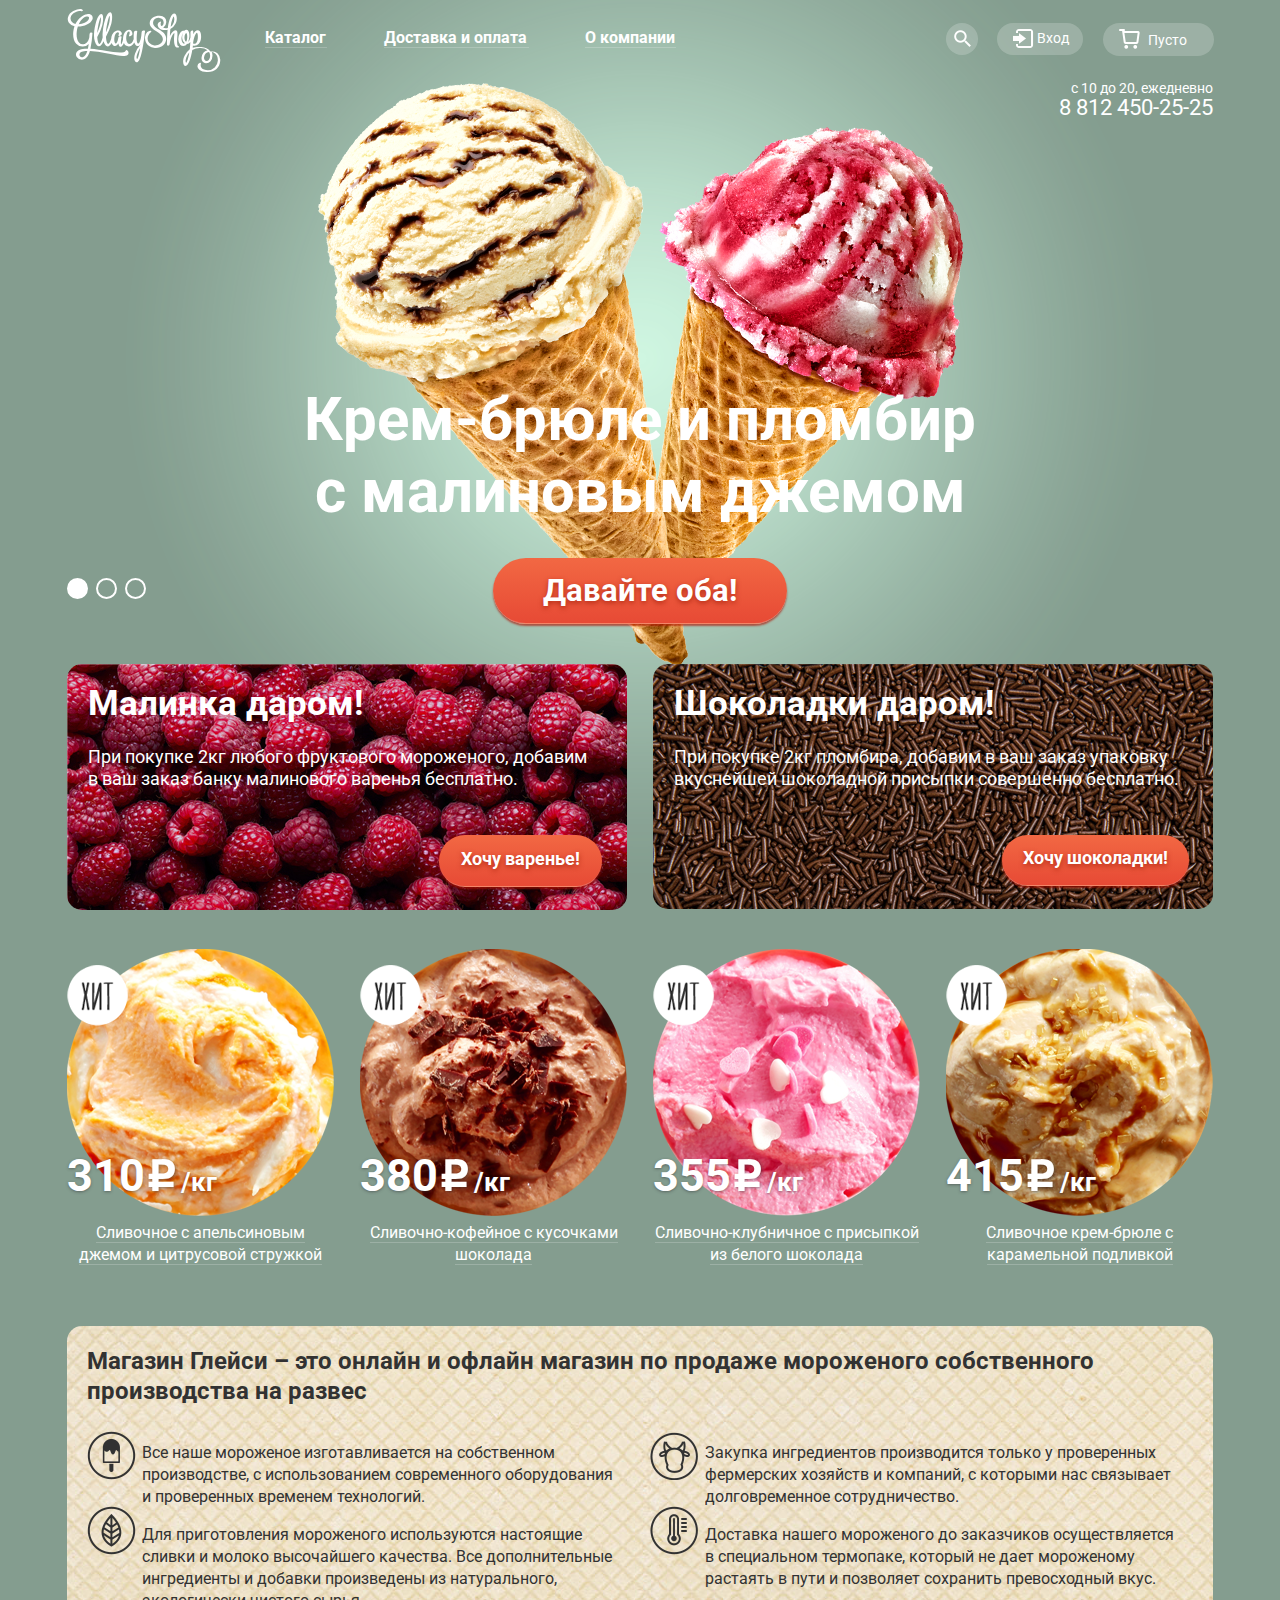
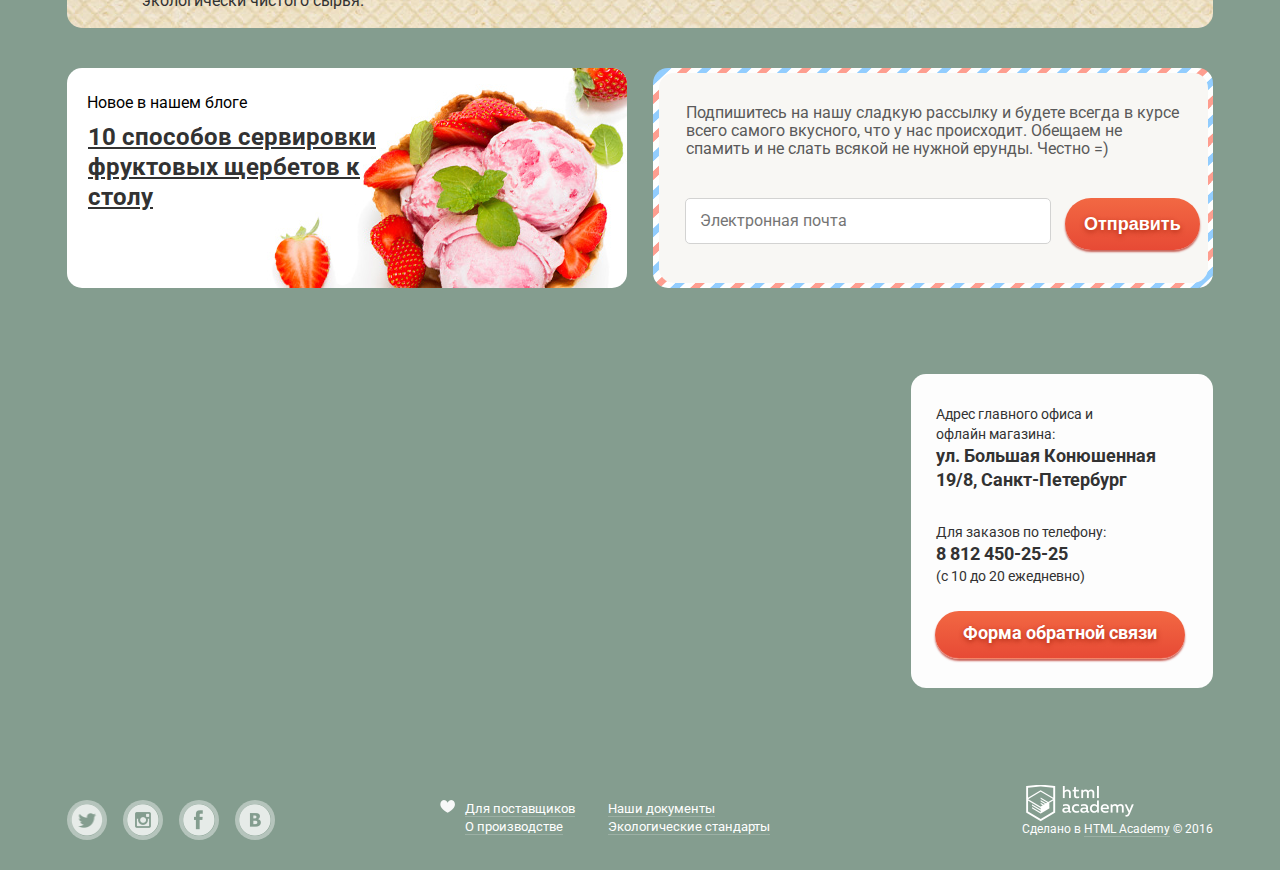
==== index.html @ 3d5907eb "исправил по замечаниям" ====
<!DOCTYPE html>
<html lang="ru">
<head>
	<meta charset="utf-8">
	<link href="https://fonts.googleapis.com/css?family=Roboto:400,500,700&amp;subset=cyrillic" rel="stylesheet">
	<link rel="stylesheet" href="css/normalize.css">
	<link rel="stylesheet" href="css/style.css">
	<title>Gllacy Shop</title>
</head>
<body>
	<input type="radio" id="btn-1" name="toggle" checked>
	<input type="radio" id="btn-2" name="toggle">
	<input type="radio" id="btn-3" name="toggle">
	<div class="site-wrapper">
		<header class="main-header">
			<div class="container clearfix">
				<img class="logo" src="img/img-logo.svg" width="154" height="63" alt="Логотип">
				<nav class="main-menu">
					<ul class="top-menu">
						<li>
							<a href="#" class="menu-item menu-catalog">Каталог</a>
							<ul class="sub-menu">
								<li>
									<a href="#">Новинки</a>
								</li>
								<li>
									<a href="catalog.html">Сливочное</a>
								</li>
								<li>
									<a href="#">Щербеты</a>
								</li>
								<li>
									<a href="#">Фруктовый лед</a>
								</li>
								<li>
									<a href="#">Мелорин</a>
								</li>
							</ul>
						</li>
						<li>
							<a href="#" class="menu-item menu-delivery">Доставка и оплата</a>
						</li>
						<li>
							<a href="#" class="menu-item menu-about-us">О компании</a>
						</li>
					</ul>
				</nav>
				<div class="userbar clearfix">
					<div class="search">
						<a class="search-button" href="#"></a>
						<form class="form" action="#" method="get">
							<input type="text" name="search" placeholder="Что ищем?">
						</form>
					</div>
					<div class="user-block">
						<a class="login" href="#">Вход</a>
						<form class="form" action="#" method="post">
							<input type="email" name="e-mail" placeholder="Электронная почта">
							<input type="password" name="password" placeholder="Пароль">
							<button class="btn enter-btn" type="submit" value="Enter">Войти</button>
							<div class="user-block-option">
								<a href="#">Забыли пароль?</a>
								<a href="#">Новая регистрация</a>
							</div>
						</form>
					</div>
					<div class="basket">
						<a class="basket-button" href="#">Пусто</a>
					</div>
					<div class="worktime">
						<div class="time">c 10 до 20, ежедневно</div>
						<div class="phone">8 812 450-25-25</div>
					</div>
				</div>
			</div>
		</header>
		<main class="content">
			<div class="container clearfix">
				<div class="slider">
					<div class="slide" id="slide1">
						<div class="slide-title">Крем-брюле и пломбир с малиновым джемом</div>
						<a class="btn slide-btn" href="#">Давайте оба!</a>
					</div>
					<div class="slide" id="slide2">
						<div class="slide-title">Шоколадный пломбир и лимонный сорбет</div>
						<a class="btn slide-btn" href="#">Давайте оба!</a>
					</div>
					<div class="slide" id="slide3">
						<div class="slide-title">Пломбир с помадкой и клубничный щербет</div>
						<a class="btn slide-btn" href="#">Давайте оба!</a>
					</div>
					<div class="slider-controls">
						<label for="btn-1"></label>
						<label for="btn-2"></label>
						<label for="btn-3"></label>
					</div>
				</div>
			</div>
			<div class="container clearfix">
				<div class="promo clearfix">
					<div class="raspberries">
						<h2>Малинка даром!</h2>
						<p>При покупке 2кг любого фруктового мороженого, добавим в ваш заказ банку малинового варенья бесплатно.</p>
						<a class="btn rasp-btn" href="#">Хочу варенье!</a>
					</div>
					<div class="chocolate">
						<h2>Шоколадки даром!</h2>
						<p>При покупке 2кг пломбира, добавим в ваш заказ упаковку вкуснейшей шоколадной присыпки совершенно бесплатно.</p>
						<a class="btn choco-btn" href="#">Хочу шоколадки!</a>
					</div>
				</div>
				<div class="goods">
					<article class="item">
						<p class="hit"></p>
						<img src="img/img-item-1-hit.png" width="267" height="267" alt="Апельсиновое">
						<span class="price">310<span class="ruble">Р</span><span class="weight">/кг</span></span>
						<a href="#">Сливочное с апельсиновым джемом и цитрусовой стружкой</a>
						<a class="btn btn-quick-view" href="#">Быстрый просмотр</a>
					</article><!--
					--><article class="item">
							<p class="hit"></p>
							<img src="img/img-item-2-hit.png" width="267" height="267" alt="Кофейное">
							<span class="price">380<span class="ruble">Р</span><span class="weight">/кг</span></span>
							<a href="#">Сливочно-кофейное с кусочками шоколада</a>
							<a class="btn btn-quick-view" href="#">Быстрый просмотр</a>
					</article><!--
					--><article class="item">
							<p class="hit"></p>
							<img src="img/img-item-3-hit.png" width="267" height="267" alt="Клубничное">
							<span class="price">355<span class="ruble">Р</span><span class="weight">/кг</span></span>
							<a href="#">Сливочно-клубничное с присыпкой из белого шоколада</a>
							<a class="btn btn-quick-view" href="#">Быстрый просмотр</a>
					</article><!--
					--><article class="item">
							<p class="hit"></p>
							<img src="img/img-item-4-hit.png" width="267" height="267" alt="Крем-брюле">
							<span class="price">415<span class="ruble">Р</span><span class="weight">/кг</span></span>
							<a href="#">Сливочное крем-брюле с карамельной подливкой</a>
							<a class="btn btn-quick-view" href="#">Быстрый просмотр</a>
					</article>
				</div>
				<div class="shop">
					<h2>Магазин Глейси – это онлайн и офлайн магазин по продаже мороженого собственного производства на развес</h2>
					<div class="technology">
						<p class="icecream">Все наше мороженое изготавливается на собственном производстве, с использованием современного оборудования<br> и проверенных временем технологий.</p>
						<p class="leaf">Для приготовления мороженого используются настоящие<br> сливки и молоко высочайшего качества. Все дополнительные ингредиенты и добавки произведены из натурального, экологически чистого сырья.</p>
					</div>
					<div class="technology">
						<p class="cow">Закупка ингредиентов производится только у проверенных<br>фермерских хозяйств и компаний, с которыми нас связывает<br>долговременное сотрудничество.</p>
						<p class="termometr">Доставка нашего мороженого до заказчиков осуществляется<br> в специальном термопаке, который не дает мороженому<br> растаять в пути и позволяет сохранить превосходный вкус.</p>
					</div>
				</div>
				<div class="blog">
					<p>Новое в нашем блоге</p>
					<a href="#">10 способов сервировки<br>фруктовых щербетов к<br>столу</a>
				</div>
				<div class="subscribe">
					<div class="subscribe-wrapper">
						<p>Подпишитесь на нашу сладкую рассылку и будете всегда в курсе всего самого вкусного, что у нас происходит. Обещаем не спамить и не слать всякой не нужной ерунды. Честно =) </p>
						<form class="form" action="#" method="get">
							<input class="e-mail" type="email" name="e-mail" placeholder="Электронная почта">
							<button class="btn send-btn" type="submit" value="send">Отправить</button>
						</form>
					</div>
				</div>
			</div>
			<iframe src="https://www.google.com/maps/embed?pb=!1m18!1m12!1m3!1d1998.601371703419!2d30.327299731498776!3d59.938756561471614!2m3!1f0!2f0!3f0!3m2!1i1024!2i768!4f13.1!3m3!1m2!1s0x4696310fca5ba729%3A0xea9c53d4493c879f!2z0JHQvtC70YzRiNCw0Y8g0JrQvtC90Y7RiNC10L3QvdCw0Y8g0YPQuy4sIDE5LCDQodCw0L3QutGCLdCf0LXRgtC10YDQsdGD0YDQsywgMTkxMTg2!5e0!3m2!1sru!2sru!4v1479418932978" width="100%" height="430" frameborder="0" style="border:0" allowfullscreen></iframe>
			<div class="container">
				<div class="feedback">
					<p>Адрес главного офиса и<br> офлайн магазина:<br>
					<b>ул. Большая Конюшенная 19/8, Санкт-Петербург</b></p>
					<p>Для заказов по телефону:<br>
					<b>8 812 450-25-25<br></b>
					(с 10 до 20 ежедневно)</p>
					<a href="#" class="btn feedback-btn">Форма обратной связи</a>
				</div>
			</div>
		</main>
		<footer class="main-footer">
			<div class="container clearfix">
				<section class="footer-social">
					<a class="social-btn social-btn-tw" href="#">Твиттер</a>
					<a class="social-btn social-btn-inst" href="#">Инстаграмм</a>
					<a class="social-btn social-btn-fb" href="#">Фейсбук</a>
					<a class="social-btn social-btn-vk" href="#">Вконтакте</a>
				</section>
				<section class="footer-info">
					<div class="regulations">
						<a href="#" class="heart">Для поставщиков</a>
						<a href="#">О производстве</a>
					</div>
					<div class="about-production">
						<a href="#">Наши документы</a> 
						<a href="#">Экологические стандарты</a>
					</div>
				</section>
				<section class="footer-copyright">
						<span>Сделано в <a href="https://htmlacademy.ru">HTML Academy</a> &copy; 2016</span>
				</section>
			</div>
		</footer>
		<form class="feedback-form" action="#" method="post">
				<h2><b>Мы обязательно вам ответим!</b></h2>
				<input type="text" name="name" placeholder="Как вас зовут?">
				<input type="email" name="e-mail" placeholder="Ваша почта для ответа?">
				<textarea name="message" cols="35" rows="8" placeholder="Напишите что-нибудь..."></textarea>
				<button class="btn send-feedback-btn" type="submit" value="send">Отправить</button>
				<button class="feedback-form-close" type="button" title="Закрыть">Закрыть</button>
		</form>
		<div class="overlay"></div>
	</div>
</body>
</html>
---- css/style.css ----
body {
	min-width: 1200px;
	margin: 0;
	padding: 0;
	font-size: 16px;
	color: #ffffff;
	line-height: 22px;
	font-family: "Roboto", "Arial", sans-serif;
	background-color: #849d8f;
}

body a {
	color: #ffffff;
	text-decoration: none;
	border-bottom: 1px solid rgba(255, 255, 255, 0.2);
}

body > input[type="radio"] {
	display: none;
}

h1, h2 {
	font-size: 35px;
	line-height: 41px;
	font-weight: bold;
}

input,
textarea {
	padding: 0;
	border-width: 1px;
	border-style: solid;
	border-color: #d3d3d2;
	border-image: none;
	font-family: "Roboto", "Arial", sans-serif;
}

:focus {
	outline-width: 0;
}

.btn {
	display: inline-block;
	vertical-align: top;
	color: #ffffff;
	text-decoration: none;
	text-shadow: 0 2px 5px rgba(160, 32, 11, 0.76);
	background: #f26843;
	background:    -moz-linear-gradient(top, #f26843 0%, #e74a35 100%);
	background: -webkit-linear-gradient(top, #f26843 0%, #e74a35 100%);
	background:         linear-gradient(to bottom, #f26843 0%, #e74a35 100%);
	border-radius: 100px;
	box-shadow: 0 2px 2px rgba(172, 16, 0, 0.64);
}

.btn:hover {
	background:    -moz-linear-gradient(top, #f58669 0%, #ec6f5e 100%);
	background: -webkit-linear-gradient(top, #f58669 0%, #ec6f5e 100%);
	background:         linear-gradient(to bottom, #f58669 0%, #ec6f5e 100%);
	box-shadow: 0 2px 2px rgba(172, 16, 0, 1);
}

.btn:active {
	background:    -moz-linear-gradient(top, #d84732 0%, #e1613e 100%);
	background: -webkit-linear-gradient(top, #d84732 0%, #e1613e 100%);
	background:         linear-gradient(to bottom, #d84732 0%, #e1613e 100%);
	box-shadow: inset 0 2px 2px rgba(172, 16, 0, 1);
}

.clearfix::after {
	content: "";
	display: table;
	clear: both;
}

.site-wrapper {
	background: #849d8f url("../img/img-mainphoto-1.png") no-repeat top center;
	transition: background-image 0.5s ease, background-color 0.5s ease;
}

.site-wrapper:before,
.site-wrapper:after {
	content: "";
	visibility: hidden;
}

.site-wrapper:before {
	background-image: url("slide-2.png");
}

.site-wrapper:after {
	background-image: url("slide-3.png");
}

.slider {
	position: relative;
	padding-top: 270px;
	text-align: center;
	color: #ffffff;
	font-size: 18px;
	line-height: 1.2;
}

.slide {
	display: none;
}

.slide-title {
	width: 700px;
	padding-top: 40px;
	margin: 0 auto;
	margin-bottom: 30px;
	font-weight: bold;
	font-size: 60px;
}

.slide-btn {
	padding: 12px 50px;
	font-weight: bold;
	font-size: 31px;
	line-height: 41px;
}

.slider-controls label {
	display: inline-block;
	width: 17px;
	height: 17px;
	margin-right: 8px;
	vertical-align: top;
	background-color: transparent;
	border: 2px solid #ffffff;
	border-radius: 50%;
	cursor: pointer;
}

.slider-controls {
	position: absolute;
	bottom: 25px;
	left: 0;
	z-index: 20;
	font-size: 0;
}

#btn-1:checked ~ .site-wrapper #slide1,
#btn-2:checked ~ .site-wrapper #slide2,
#btn-3:checked ~ .site-wrapper #slide3 {
	display: block;
}

#btn-1:checked ~ .site-wrapper {
	background-color: #849d8f;
	background-image: url("../img/img-mainphoto-1.png");
}

#btn-2:checked ~ .site-wrapper {
	background-color: #8996a6;
	background-image: url("../img/img-mainphoto-2.png");
}

#btn-3:checked ~ .site-wrapper {
	background-color: #9d8b84;
	background-image: url("../img/img-mainphoto-3.png");
}

#btn-1:checked ~ .site-wrapper label[for="btn-1"],
#btn-2:checked ~ .site-wrapper label[for="btn-2"],
#btn-3:checked ~ .site-wrapper label[for="btn-3"] {
	background-color: #ffffff;
}

.container {
	position: relative;
	width: 1146px;
	margin: 0 auto;
	padding: 0 27px;
}

.logo {
	float: left;
	width: 154px;
	padding-top: 9px;
}

.main-menu {
	float: left;
	width: 582px;
	font-weight: bold;
}

.main-menu ul {
	margin-top: 23px;
	margin-left: 30px;
	padding: 0;
	list-style: none;
}

.main-menu li {
	display: inline-block;
	position: relative;
}

.top-menu > li {
	padding-bottom: 5px;
}

.main-menu .menu-item {
	font-size: 16px;
	line-height: 18px;
	display: inline-block;
	margin-right: 27px;
	white-space: nowrap;
	vertical-align: top;
	position: relative;
}

.main-menu a {
	display: block;
	color: #ffffff;
	padding: 6px 13px 6px 14px;
	border-bottom: none;
}

.menu-item:hover {
	border-radius: 20px;
	background: #f8f7f4;
	color: #333333;
	text-decoration: none;
}

.menu-catalog::after {
	content: "";
	position: absolute;
	width: 70%;
	height: 1px;
	background: rgba(255, 255, 255, 0.2);
	bottom: 5px;
	left: 14px;
	right: 13px;
}

.menu-delivery::after {
	content: "";
	position: absolute;
	width: 85%;
	height: 1px;
	background: rgba(255, 255, 255, 0.2);
	bottom: 5px;
	left: 14px;
	right: 13px;
}

.menu-about-us::after {
	content: "";
	position: absolute;
	width: 78%;
	height: 1px;
	background: rgba(255, 255, 255, 0.2);
	bottom: 5px;
	left: 14px;
	right: 13px;
}

.main-menu .sub-menu {
	position: absolute;
	overflow: hidden;
	left: -20px;
	top: 35px;
	z-index: 10;
	margin: 0;
	padding: 0;
	list-style: none;
	background: #f8f7f4;
	border-radius: 5px;
	display: none;
}

.main-menu li:hover .sub-menu {
	display: block;
}

.sub-menu li {
	display: block;
	text-decoration: none;
	font-size: 14px;
	line-height: 16px;
	font-weight: normal;
}

.main-menu .sub-menu a {
	color: #333333;
	display: block;
	width: 109px;
	font-size: 14px;
	line-height: 16px;
	padding-top: 12px;
	padding-bottom: 14px;
	padding-left: 21px;
}

.sub-menu li:first-child {
	border-bottom: 1px solid #d1d0ce;
	font-weight: bold;
}

.sub-menu a:hover {
	background: #fbded7;
}

.sub-menu a:active {
	background: #f6b5a5;
}

.userbar {
	float: right;
	width: 267px;
	position: relative;
}

.userbar a {
	border-bottom: none;
}

.search {
	float: left;
	position: relative;
	width: 32px;
	margin-top: 23px;
	margin-right: 19px;
}

.search:hover .form {
	display: block;
}

.search-button {
	display: block;
	width: 32px;
	height: 32px;
	background-color: rgba(255, 255, 255, 0.2);
	border-radius: 50%;
	background-image: url("../img/sprite.png");
	background-position: -12px -614px;
	text-decoration: none;
}

.search-button:hover {
	background-color: #f8f7f4;
	background-image: url("../img/sprite.png");
	background-position: -12px -651px;
}

.search .form {
	background: #f8f7f4;
	position: absolute;
	width: 341px;
	right: 0;
	border-radius: 5px;
	z-index: 25;
	display: none;
}

[placeholder="Что ищем?"] {
	font-size: 14px;
	width: 279px;
	line-height: 24px;
	padding: 10px 15px 12px 15px;
	margin: 20px 15px;
	border-radius: 5px;
}

.user-block {
	float: left;
	width: 60px;
	margin-top: 23px;
}

.login {
	position: relative;
	display: inline-block;
	vertical-align: middle;
	width: 32px;
	font-size: 14px;
	line-height: 16px;
	padding: 7px 14px 9px 40px;
	background-color: rgba(255, 255, 255, 0.2);
	border-radius: 20px;
}

.login::before {
	content: "";
	position: absolute;
	top: 6px;
	left: 16px;
	width: 21px;
	height: 20px;
	background: transparent url("../img/sprite.png");
	background-position: -20px -485px;
}

.login:hover {
	background-color: #f8f7f4;
	color: #323232;
}

.login:hover::before {
	background: url("../img/sprite.png");
	background-position: -20px -524px;
}

.user-block .form {
	background: #f8f7f4;
	position: absolute;
	width: 278px;
	right: 131px;
	border-radius: 5px;
	z-index: 25;
	display: none;
	padding: 20px 17px 20px 19px;
}

.enter-btn {
	float: left;
	width: 100px;
	font-size: 18px;
    line-height: 24px;
    font-weight: bold;
    border: 0;
    margin-right: 15px;
    padding: 16px 25px 12px 25px;
}

.user-block input {
	margin-bottom: 20px;
}

[placeholder="Электронная почта"],
[placeholder="Пароль"] {
	font-size: 14px;
	width: 241px;
	line-height: 24px;
	padding: 10px 15px 12px 15px;
	border-radius: 5px;
}

.user-block-option a {
	display: block;
	float: right;
	color: #323232;
	font-size: 13px;
	line-height: 24px;
	width: 143px;
	text-decoration: underline;
}

.user-block:hover .form {
	display: block;
}

.basket {
	float: right;
	width: 67px;
	margin-top: 23px;
	margin-left: 10px;
	margin-right: 43px;
}

.basket-button {
	position: relative;
	display: inline-block;
	vertical-align: middle;
	width: 32px;
	font-size: 14px;
	line-height: 16px;
	padding: 9px 34px 8px 45px;
	background-color: rgba(255, 255, 255, 0.2);
	border-radius: 20px;
}

.basket-button::before {
	content: "";
	position: absolute;
	top: 6px;
	left: 16px;
	width: 21px;
	height: 20px;
	background: transparent url("../img/sprite.png");
	background-position: -20px -228px;
}

.basket-button:hover::before {
	background: url("../img/sprite.png");
	background-position: -20px -268px;
}

.basket-button:hover {
	background-color: #f8f7f4;
	color: #323232;
}

.full-basket {
	position: relative;
	display: inline-block;
	vertical-align: middle;
	width: 57px;
	font-size: 14px;
	line-height: 16px;
	padding: 8px 16px 8px 44px;
	color: #323232;
	background-color: rgba(255, 255, 255, 1);
	border-radius: 20px;
}

.full-basket::before {
	content: "";
	position: absolute;
	top: 6px;
	left: 16px;
	width: 21px;
	height: 20px;
	background: transparent url("../img/sprite.png");
	background-position: -20px -360px;
}

.full-basket-table {
	display: none;
}

.worktime {
	position: absolute;
	top: 51px;
	right: 0;
	width: 165px;
	font-size: 14px;
	margin-top: 29px;
	text-align: right;
}

.time {
	line-height: 16px;
}

.phone {
	font-size: 22px;
	line-height: 24px;
}

.breadcrumbs li {
	display: inline-block;
	vertical-align: top;
	margin-bottom: 10px;
	margin-right: 20px;
}

.breadcrumbs {
	font-size: 14px;
	line-height: 16px;
	list-style: none;
	padding: 0;
}

.filters {
	margin-bottom: 34px;
}

.content h1 {
	margin-bottom: 26px;
}

.sorting {
	display: inline-block;
	vertical-align: top;
	width: 195px;
	margin-right: 14px;
}

.price-filter {
	display: inline-block;
	vertical-align: top;
	width: 220px;
}

.fatness {
	display: inline-block;
	vertical-align: top;
}

.toping {
	display: inline-block;
	vertical-align: top;
	width: 700px;
}

.raspberries {
	float: left;
	width: 560px;
	margin-top: 40px;
	margin-bottom: 39px;
	background: #D03641 url("../img/bg-raspberry.jpg") no-repeat;
	border-radius: 15px;
}
.raspberries h2 {
	margin: 0;
	padding-top: 19px;
	padding-left: 21px;
}

.raspberries p {
	font-size: 18px;
	margin: 0;
	padding-top: 22px;
	padding-left: 21px;
	padding-right: 30px;
}

.rasp-btn {
	font-size: 18px;
	line-height: 24px;
	font-weight: bold;
	margin-top: 45px;
	margin-bottom: 23px;
	margin-left: 372px;
	padding: 12px 22px 15px 22px;
}

.chocolate {
	float: right ;
	width: 560px;
	margin-top: 40px;
	margin-bottom: 39px;
	background: #B95B32 url("../img/bg-chocolate.jpg") no-repeat;
	border-radius: 15px;
}

.chocolate h2 {
	margin: 0;
	padding-top: 19px;
	padding-left: 21px;
}

.chocolate p {
	font-size: 18px;
	margin: 0;
	padding-top: 22px;
	padding-left: 21px;
}

.choco-btn {
	font-size: 18px;
	line-height: 24px;
	font-weight: bold;
	margin-top: 45px;
	margin-bottom: 23px;
	margin-left: 349px;
	padding: 11px 21px 15px 21px;
}

.goods .item {
	display: inline-block;
	position: relative;
	width: 267px;
	vertical-align: top;
	margin-right: 26px;
	margin-bottom: 40px;
	z-index: 5;
	text-align: center;
}

.goods .item:hover {
	z-index: 6;
}

.item:hover .btn {
	display: block;
}

.item img {
	position: relative;
}

.goods .item::before {
	display: none;
	content: "";
	position: absolute;
	background: rgba(255, 255, 255, 0.6);
	box-shadow: 0px 20px 20px 0px rgba(0, 0, 0, 0.4);
	opacity: 0.3;
	top: -6px;
	bottom: -86px;
	left: -13px;
	right: -13px;
}

.goods .item:hover::before {
	display: block;
}

.goods .item:nth-child(4n) {
	margin-right: 0;
}

.hit {
	position: absolute;
	width: 61px;
	height: 61px;
	background: url("../img/img-hit.png") no-repeat;
	z-index: 10;
}

.item .price {
	position: absolute;
	left: 0;
	font-size: 45px;
	font-weight: bold;
	text-align: left;
	text-shadow: 0px 1px 3px rgba(49, 50, 53, 0.5);
	top: 216px;
	z-index: 15;
}

.item .ruble {
	font-size: 0;
	position: absolute;
	top: -7px;
	left: 80px;
	width: 32px;
	height: 37px;
	background: url("../img/icon-rub.svg") no-repeat;
	z-index: 15;
}

.weight {
	font-size: 26px;
	margin-left: 36px;
}

span + a:hover {
	color: #ffbc9e;
	border-bottom: 1px solid rgba(255, 188, 158, 0.2);
}

.btn-quick-view {
	display: none;
	position: absolute;
	left: 50%;
	bottom: -65px;
	margin-left: -100px;
	font-size: 18px;
	line-height: 24px;
	font-weight: bold;
	padding: 14px 17px;
}

.shop {
	background: #FFF9CB url("../img/bg-waffle.jpg") repeat;
	border-radius: 15px;
	margin-bottom: 40px;
}

.shop h2 {
	color: #323232;
	font-size: 24px;
	font-weight: medium;
	line-height: 30px;
	padding-top: 20px;
	padding-left: 20px;
}

.technology {
	position: relative;
	color: #323232;
	font-size: 16px;
	line-height: 22px;
	display: inline-block;
	vertical-align: top;
	width: 484px;
	padding-left: 75px;
}

.icecream::before {
	content: "";
	position: absolute;
	top: 5px;
	left: 20px;
	width: 49px;
	height: 49px;
	background: transparent url("../img/sprite.png");
	background-position: -20px -764px;
}

.leaf::before {
	content: "";
	position: absolute;
	top: 80px;
	left: 20px;
	width: 49px;
	height: 49px;
	background: transparent url("../img/sprite.png");
	background-position: -20px -833px;
}

.cow::before {
	content: "";
	position: absolute;
	top: 5px;
	left: 20px;
	width: 49px;
	height: 49px;
	background: transparent url("../img/sprite.png");
	background-position: -20px -694px;
}

.termometr::before {
	content: "";
	position: absolute;
	top: 80px;
	left: 20px;
	width: 49px;
	height: 49px;
	background: transparent url("../img/sprite.png");
	background-position: -20px -902px;
}

.blog {
	color: black;
	float: left;
	width: 560px;
	min-height: 220px;
	margin-right: 26px;
	background: #EAD8E9 url("../img/bg-blog.jpg") no-repeat;
	border-radius: 15px;
}

.blog p {
	margin: 0;
	padding-top: 24px;
	padding-left: 20px;
}

.blog a {
	display: block;
	color: #323232;
	font-size: 24px;
	line-height: 30px;
	font-weight: bold;
	text-decoration: underline;
	border: none;
	padding-left: 21px;
	margin-top: 8px;
}

.blog a:hover {
	color: #ffbc9e;
}

.subscribe {
	float: right;
	width: 560px;
	margin-bottom: 40px;
	background: url("../img/bg-subscribe.jpg") repeat;
	border-radius: 15px;
}

.subscribe-wrapper {
	background: #f8f7f4;
	margin: 5px 5px 5px 6px;
	border-radius: 15px;
}

.subscribe p {
	line-height: 18px;
	color: #5a5a5a;
	margin: 0;
	padding: 31px 27px 40px 27px;
}

.subscribe form {
	width: 534px;
	padding: 0px 0px 33px 26px;
}

.e-mail {
	font-size: 16px;
	line-height: 24px;
	width: 366px;
	padding: 10px 14px;
	box-sizing: border-box;
	margin-right: 10px;
	border-radius: 5px;
}

.send-btn {
	font-size: 18px;
	line-height: 24px;
	font-weight: bold;
	border: 0;
	margin-right: 14px;
	padding: 14px 19px;
}

.map {
	margin: 0 auto;
	width: 100%;
	height: auto;
	background: url("../img/img-map.jpg") no-repeat;
}

.feedback {
	position: absolute;
	width: 302px;
	top: -390px;
	right: 27px;
	background: rgba(255, 255, 255, 0.98);
	color: #323232;
	border-radius: 15px;
}

.feedback p {
	width: 221px;
	font-size: 14px;
	line-height: 20px;
	margin: 0;
	padding-top: 30px;
	padding-left: 25px;
}

.feedback b {
	font-size: 18px;
	line-height: 24px;
}

.feedback-btn {
	font-size: 18px;
	line-height: 24px;
	font-weight: bold;
	margin: 25px 24px 29px 24px;
	padding: 10px 28px 13px 28px;
}

.feedback-form {
	position: absolute;
	display: none;
	z-index: 110;
	top: 338px;
	left: 50%;
	width: 477px;
	padding-top: 22px;
	padding-left: 24px;
	margin-left: -239px;
	color: #323232;
	background: #f8f7f4;
	border-radius: 15px;
	box-sizing: border-box;
}

.overlay {
	display: none;
	position: fixed;
	top: 0;
	left: 0;
	z-index: 100;
	width: 100%;
	height: 100%;
	background: rgba(0, 0, 0, 0.5);
}

.feedback-form-close {
	position: absolute;
	top: 15px;
	right: 15px;
	width: 18px;
	height: 17px;
	font-size: 0;
	border: 0;
	background: #f8f7f4;
	cursor: pointer;
}

.feedback-form h2 {
	font-size: 24px;
	line-height: 28px;
	margin: 0;
	margin-bottom: 23px;

}
.feedback-form-close::before,
.feedback-form-close::after {
	content: "";
	position: absolute;
	top: 7px;
	right: -3px;
	width: 24px;
	height: 3px;
	background-color: #060606;
	border-radius: 1px;
}

.feedback-form-close::before {
	transform: rotate(45deg);
}

.feedback-form-close::after {
	transform: rotate(-45deg);
}

.feedback-form input[type="text"],
.feedback-form input[type="email"],
.feedback-form textarea {
	font-size: 16px;
	line-height: 24px;
	padding: 11px 14px;
	border-radius: 5px;
}

.feedback-form input {
	width: 237px;
	margin-bottom: 20px;
}

.feedback-form textarea {
	width: 399px;
	height: 155px;
}

.send-feedback-btn {
	font-size: 18px;
	line-height: 24px;
	float: right;
	width: 139px;
	margin: 0;
	padding: 11px 24px 13px 24px;
	border: 0;
	cursor: pointer;
	margin-top: 24px;
	margin-bottom: 27px;
	margin-right: 24px;
}

.pagination {
	float: right;
	width: 190px;
}

.pagination a {
	border: none;
}

.main-footer {
	padding-top: 36px;
	padding-bottom: 30px;
}

.footer-social {
	float: left;
	width: 267px;
	margin-right: 26px;
}

.footer-info {
	position: relative;
	font-size: 13px;
	line-height: 18px;
	float: left;
	display: block;
	vertical-align: top;
	padding-left: 105px;
	width: 455px;
}

.footer-info a:hover {
	color: #ffbc9e;
	border-bottom: 1px solid rgba(255, 188, 158, 0.2);
}

.heart::before {
	content: "";
	position: absolute;
	left: 80px;
	width: 15px;
	height: 13px;
	background: transparent url("../img/sprite.png");
	background-position: -20px -400px;
}

.regulations {
	float: left;
	width: 117px;
}

.about-production {
	float: left;
	width: 170px;
	margin-left: 26px;
}

.footer-copyright {
	position: relative;
	top: 20px;
	float: right;
	width: 267px;
	font-size: 12px;
	line-height: 18px;
	text-align: right;
	vertical-align: bottom;
}

.footer-copyright::before {
	content: "";
	position: absolute;
	top: -35px;
	left: 80px;
	width: 108px;
	height: 38px;
	background: transparent url("../img/sprite.png");
	background-position: -20px -564px;
}

.footer-copyright a:hover {
	color: #ffbc9e;
	border-bottom: 1px solid rgba(255, 188, 158, 0.2);
}

.social-btn {
	display: inline-block;
	width: 32px;
	height: 32px;
	margin-right: 12px;
	font-size: 0;
	vertical-align: middle;
	text-decoration: none;
	vertical-align: top;
	background: url("../img/sprite.png") no-repeat;
	opacity: 0.8;
	border-radius: 50%;
	border: 4px solid rgba(255, 255, 255, 0.5);
}

.social-btn-tw {
	background-position: -10.5px -114px;
}

.social-btn-inst {
	background-position: -10px -62px;
}

.social-btn-fb {
	background-position: -10px -10px;
}

.social-btn-vk {
	background-position: -10px -166px;
}

/*тут будут тени при нажатии*/
.social-btn:hover {
	opacity: 1;
}

.social-btn:active {

}
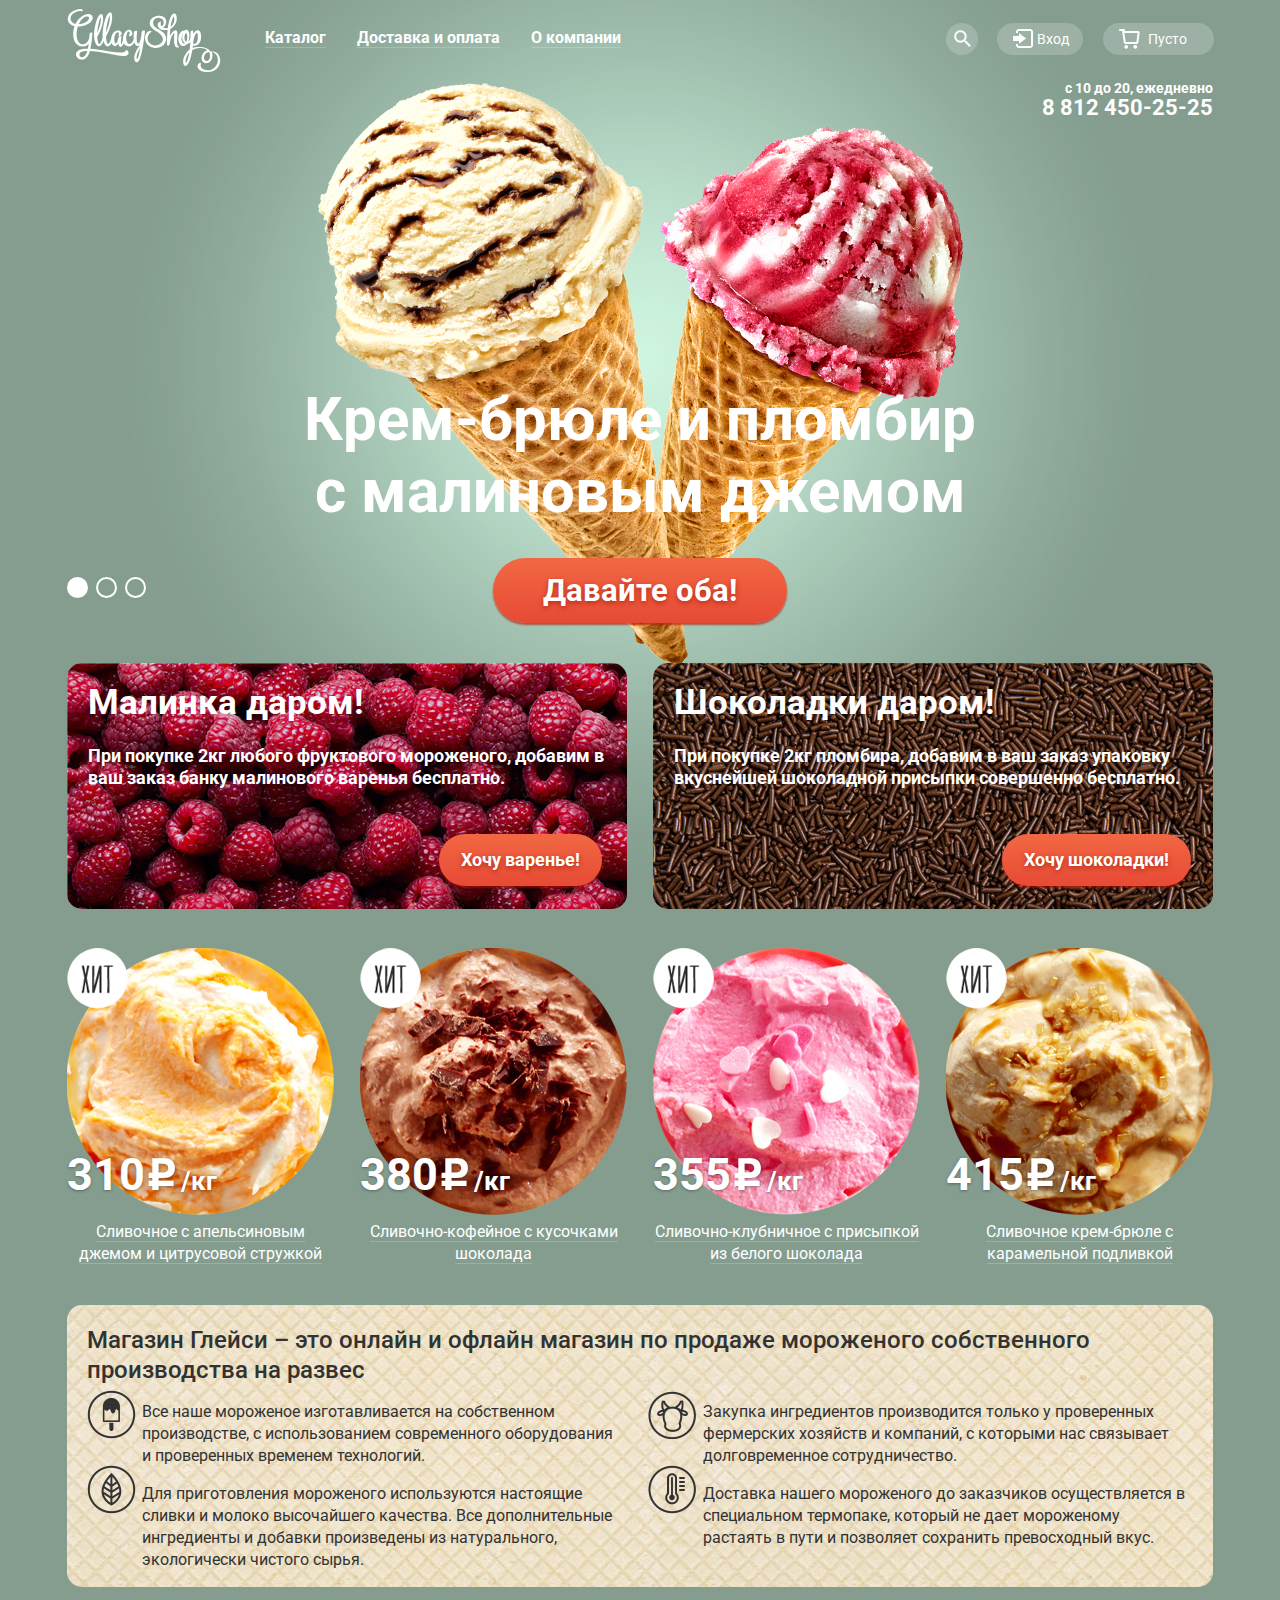
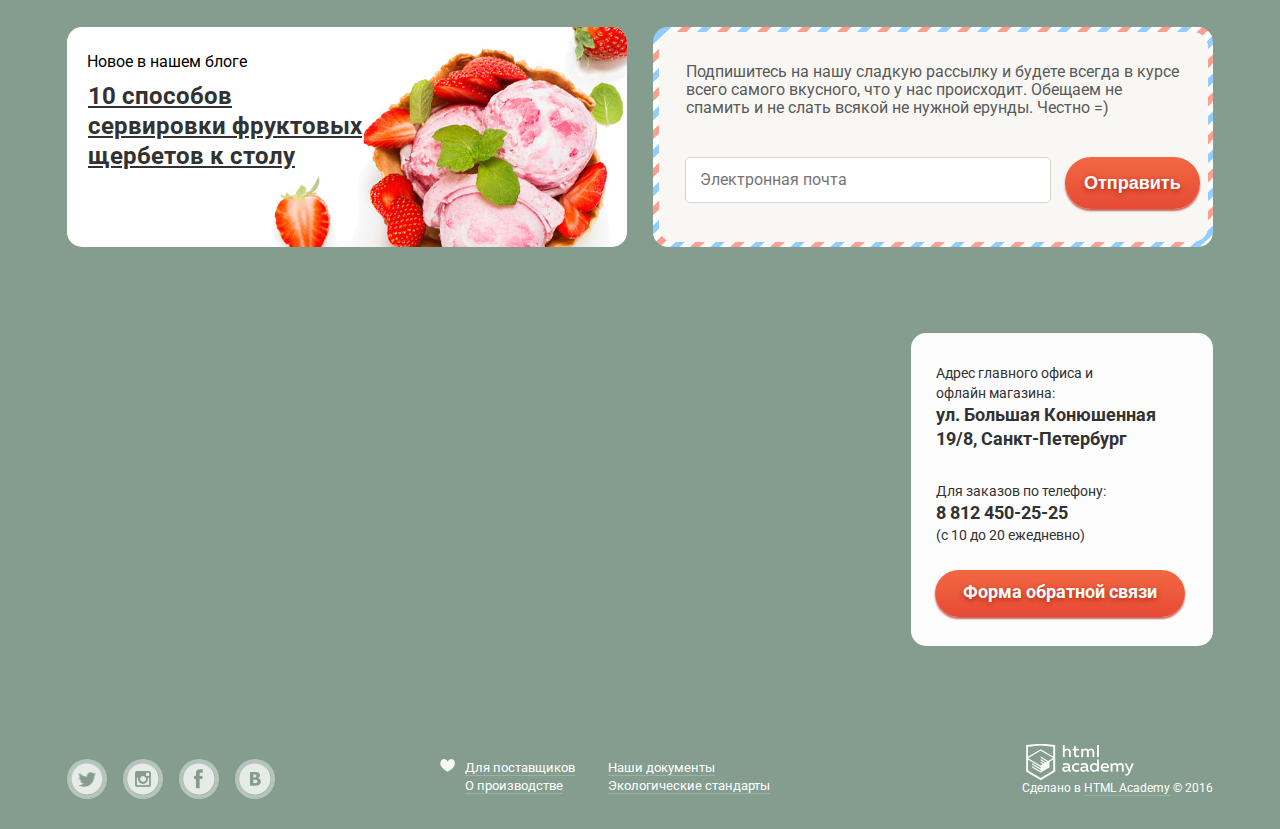
==== commit d51e6108: "исправил по комментариям, сделал все кроме Js формы фидбека и эффекта нажатия кнопок соц.сетей" ====
--- a/index.html
+++ b/index.html
@@ -18,7 +18,7 @@
 				<nav class="main-menu">
 					<ul class="top-menu">
 						<li>
-							<a href="#" class="menu-item menu-catalog">Каталог</a>
+							<a href="#" class="menu-item">Каталог</a>
 							<ul class="sub-menu">
 								<li>
 									<a href="#">Новинки</a>
@@ -38,10 +38,10 @@
 							</ul>
 						</li>
 						<li>
-							<a href="#" class="menu-item menu-delivery">Доставка и оплата</a>
+							<a href="#" class="menu-item">Доставка и оплата</a>
 						</li>
 						<li>
-							<a href="#" class="menu-item menu-about-us">О компании</a>
+							<a href="#" class="menu-item">О компании</a>
 						</li>
 					</ul>
 				</nav>
@@ -98,12 +98,12 @@
 			</div>
 			<div class="container clearfix">
 				<div class="promo clearfix">
-					<div class="raspberries">
+					<div class="banners raspberries">
 						<h2>Малинка даром!</h2>
 						<p>При покупке 2кг любого фруктового мороженого, добавим в ваш заказ банку малинового варенья бесплатно.</p>
 						<a class="btn rasp-btn" href="#">Хочу варенье!</a>
 					</div>
-					<div class="chocolate">
+					<div class=" banners chocolate">
 						<h2>Шоколадки даром!</h2>
 						<p>При покупке 2кг пломбира, добавим в ваш заказ упаковку вкуснейшей шоколадной присыпки совершенно бесплатно.</p>
 						<a class="btn choco-btn" href="#">Хочу шоколадки!</a>
@@ -111,28 +111,24 @@
 				</div>
 				<div class="goods">
 					<article class="item">
-						<p class="hit"></p>
 						<img src="img/img-item-1-hit.png" width="267" height="267" alt="Апельсиновое">
 						<span class="price">310<span class="ruble">Р</span><span class="weight">/кг</span></span>
 						<a href="#">Сливочное с апельсиновым джемом и цитрусовой стружкой</a>
 						<a class="btn btn-quick-view" href="#">Быстрый просмотр</a>
 					</article><!--
 					--><article class="item">
-							<p class="hit"></p>
 							<img src="img/img-item-2-hit.png" width="267" height="267" alt="Кофейное">
 							<span class="price">380<span class="ruble">Р</span><span class="weight">/кг</span></span>
 							<a href="#">Сливочно-кофейное с кусочками шоколада</a>
 							<a class="btn btn-quick-view" href="#">Быстрый просмотр</a>
 					</article><!--
 					--><article class="item">
-							<p class="hit"></p>
 							<img src="img/img-item-3-hit.png" width="267" height="267" alt="Клубничное">
 							<span class="price">355<span class="ruble">Р</span><span class="weight">/кг</span></span>
 							<a href="#">Сливочно-клубничное с присыпкой из белого шоколада</a>
 							<a class="btn btn-quick-view" href="#">Быстрый просмотр</a>
 					</article><!--
 					--><article class="item">
-							<p class="hit"></p>
 							<img src="img/img-item-4-hit.png" width="267" height="267" alt="Крем-брюле">
 							<span class="price">415<span class="ruble">Р</span><span class="weight">/кг</span></span>
 							<a href="#">Сливочное крем-брюле с карамельной подливкой</a>
@@ -142,17 +138,17 @@
 				<div class="shop">
 					<h2>Магазин Глейси – это онлайн и офлайн магазин по продаже мороженого собственного производства на развес</h2>
 					<div class="technology">
-						<p class="icecream">Все наше мороженое изготавливается на собственном производстве, с использованием современного оборудования<br> и проверенных временем технологий.</p>
-						<p class="leaf">Для приготовления мороженого используются настоящие<br> сливки и молоко высочайшего качества. Все дополнительные ингредиенты и добавки произведены из натурального, экологически чистого сырья.</p>
+						<p class="picture icecream">Все наше мороженое изготавливается на собственном производстве, с использованием современного оборудования и проверенных временем технологий.</p>
+						<p class="picture leaf">Для приготовления мороженого используются настоящие сливки и молоко высочайшего качества. Все дополнительные ингредиенты и добавки произведены из натурального, экологически чистого сырья.</p>
 					</div>
 					<div class="technology">
-						<p class="cow">Закупка ингредиентов производится только у проверенных<br>фермерских хозяйств и компаний, с которыми нас связывает<br>долговременное сотрудничество.</p>
-						<p class="termometr">Доставка нашего мороженого до заказчиков осуществляется<br> в специальном термопаке, который не дает мороженому<br> растаять в пути и позволяет сохранить превосходный вкус.</p>
+						<p class="picture cow">Закупка ингредиентов производится только у проверенных фермерских хозяйств и компаний, с которыми нас связывает долговременное сотрудничество.</p>
+						<p class="picture termometr">Доставка нашего мороженого до заказчиков осуществляется в специальном термопаке, который не дает мороженому растаять в пути и позволяет сохранить превосходный вкус.</p>
 					</div>
 				</div>
 				<div class="blog">
 					<p>Новое в нашем блоге</p>
-					<a href="#">10 способов сервировки<br>фруктовых щербетов к<br>столу</a>
+					<a href="#">10 способов сервировки фруктовых щербетов к столу</a>
 				</div>
 				<div class="subscribe">
 					<div class="subscribe-wrapper">
@@ -200,7 +196,7 @@
 			</div>
 		</footer>
 		<form class="feedback-form" action="#" method="post">
-				<h2><b>Мы обязательно вам ответим!</b></h2>
+				<h2>Мы обязательно вам ответим!</h2>
 				<input type="text" name="name" placeholder="Как вас зовут?">
 				<input type="email" name="e-mail" placeholder="Ваша почта для ответа?">
 				<textarea name="message" cols="35" rows="8" placeholder="Напишите что-нибудь..."></textarea>
--- a/css/style.css
+++ b/css/style.css
@@ -9,7 +9,7 @@
 	background-color: #849d8f;
 }
 
-body a {
+a {
 	color: #ffffff;
 	text-decoration: none;
 	border-bottom: 1px solid rgba(255, 255, 255, 0.2);
@@ -31,7 +31,6 @@
 	border-width: 1px;
 	border-style: solid;
 	border-color: #d3d3d2;
-	border-image: none;
 	font-family: "Roboto", "Arial", sans-serif;
 }
 
@@ -51,6 +50,7 @@
 	background:         linear-gradient(to bottom, #f26843 0%, #e74a35 100%);
 	border-radius: 100px;
 	box-shadow: 0 2px 2px rgba(172, 16, 0, 0.64);
+	border-bottom: none;
 }
 
 .btn:hover {
@@ -141,6 +141,11 @@
 	font-size: 0;
 }
 
+.slider-controls label:hover {
+	border: 2px solid #ffffff;
+	background-color: rgba(255, 255, 255, 0.5);
+}
+
 #btn-1:checked ~ .site-wrapper #slide1,
 #btn-2:checked ~ .site-wrapper #slide2,
 #btn-3:checked ~ .site-wrapper #slide3 {
@@ -207,7 +212,6 @@
 	font-size: 16px;
 	line-height: 18px;
 	display: inline-block;
-	margin-right: 27px;
 	white-space: nowrap;
 	vertical-align: top;
 	position: relative;
@@ -227,32 +231,9 @@
 	text-decoration: none;
 }
 
-.menu-catalog::after {
-	content: "";
-	position: absolute;
-	width: 70%;
-	height: 1px;
-	background: rgba(255, 255, 255, 0.2);
-	bottom: 5px;
-	left: 14px;
-	right: 13px;
-}
-
-.menu-delivery::after {
-	content: "";
-	position: absolute;
-	width: 85%;
-	height: 1px;
-	background: rgba(255, 255, 255, 0.2);
-	bottom: 5px;
-	left: 14px;
-	right: 13px;
-}
-
-.menu-about-us::after {
-	content: "";
-	position: absolute;
-	width: 78%;
+.menu-item::after {
+	content: "";
+	position: absolute;
 	height: 1px;
 	background: rgba(255, 255, 255, 0.2);
 	bottom: 5px;
@@ -278,6 +259,24 @@
 	display: block;
 }
 
+.main-menu .active {
+	border-radius: 20px;
+	background: #d07058;
+	color: #ffffff;
+	padding: 6px 13px 6px 14px;
+}
+
+/* это кажется костылем, 1:30 ночи, делаю чтобы попробовать;*/ 
+.active::after {
+	content: "";
+	position: absolute;
+	height: 0px;
+	background: rgb(208, 112, 88);
+	bottom: 5px;
+	left: 14px;
+	right: 13px;
+}
+
 .sub-menu li {
 	display: block;
 	text-decoration: none;
@@ -286,7 +285,7 @@
 	font-weight: normal;
 }
 
-.main-menu .sub-menu a {
+.sub-menu a {
 	color: #333333;
 	display: block;
 	width: 109px;
@@ -326,6 +325,7 @@
 	width: 32px;
 	margin-top: 23px;
 	margin-right: 19px;
+	padding-bottom: 5px;
 }
 
 .search:hover .form {
@@ -345,7 +345,6 @@
 
 .search-button:hover {
 	background-color: #f8f7f4;
-	background-image: url("../img/sprite.png");
 	background-position: -12px -651px;
 }
 
@@ -354,12 +353,13 @@
 	position: absolute;
 	width: 341px;
 	right: 0;
+	top: 37px;
 	border-radius: 5px;
 	z-index: 25;
 	display: none;
 }
 
-[placeholder="Что ищем?"] {
+.search input[type="text"] {
 	font-size: 14px;
 	width: 279px;
 	line-height: 24px;
@@ -372,6 +372,7 @@
 	float: left;
 	width: 60px;
 	margin-top: 23px;
+	padding-bottom: 5px;
 }
 
 .login {
@@ -381,7 +382,7 @@
 	width: 32px;
 	font-size: 14px;
 	line-height: 16px;
-	padding: 7px 14px 9px 40px;
+	padding: 8px 14px 8px 40px;
 	background-color: rgba(255, 255, 255, 0.2);
 	border-radius: 20px;
 }
@@ -412,6 +413,7 @@
 	position: absolute;
 	width: 278px;
 	right: 131px;
+	top: 60px;
 	border-radius: 5px;
 	z-index: 25;
 	display: none;
@@ -426,7 +428,8 @@
     font-weight: bold;
     border: 0;
     margin-right: 15px;
-    padding: 16px 25px 12px 25px;
+    padding: 12px 25px 12px 25px;
+    cursor: pointer;
 }
 
 .user-block input {
@@ -452,6 +455,10 @@
 	text-decoration: underline;
 }
 
+.user-block-option a:hover {
+	color: #e84d37;
+}
+
 .user-block:hover .form {
 	display: block;
 }
@@ -471,7 +478,7 @@
 	width: 32px;
 	font-size: 14px;
 	line-height: 16px;
-	padding: 9px 34px 8px 45px;
+	padding: 8px 34px 8px 45px;
 	background-color: rgba(255, 255, 255, 0.2);
 	border-radius: 20px;
 }
@@ -488,7 +495,6 @@
 }
 
 .basket-button:hover::before {
-	background: url("../img/sprite.png");
 	background-position: -20px -268px;
 }
 
@@ -529,7 +535,7 @@
 	position: absolute;
 	top: 51px;
 	right: 0;
-	width: 165px;
+	width: 267px;
 	font-size: 14px;
 	margin-top: 29px;
 	text-align: right;
@@ -537,11 +543,13 @@
 
 .time {
 	line-height: 16px;
+	font-weight: bold;
 }
 
 .phone {
 	font-size: 22px;
 	line-height: 24px;
+	font-weight: bold;
 }
 
 .breadcrumbs li {
@@ -590,68 +598,52 @@
 	width: 700px;
 }
 
-.raspberries {
-	float: left;
+.banners {
 	width: 560px;
 	margin-top: 40px;
 	margin-bottom: 39px;
-	background: #D03641 url("../img/bg-raspberry.jpg") no-repeat;
 	border-radius: 15px;
 }
-.raspberries h2 {
+
+.banners h2 {
 	margin: 0;
 	padding-top: 19px;
 	padding-left: 21px;
 }
 
-.raspberries p {
+.banners p {
 	font-size: 18px;
+	font-weight: bold;
 	margin: 0;
 	padding-top: 22px;
 	padding-left: 21px;
-	padding-right: 30px;
-}
-
-.rasp-btn {
+}
+
+.banners .btn {
 	font-size: 18px;
 	line-height: 24px;
 	font-weight: bold;
 	margin-top: 45px;
 	margin-bottom: 23px;
+	padding: 14px 22px;
+}
+
+.raspberries {
+	float: left;
+	background: #D03641 url("../img/bg-raspberry.jpg") no-repeat;
+}
+
+.rasp-btn {
 	margin-left: 372px;
-	padding: 12px 22px 15px 22px;
 }
 
 .chocolate {
 	float: right ;
-	width: 560px;
-	margin-top: 40px;
-	margin-bottom: 39px;
 	background: #B95B32 url("../img/bg-chocolate.jpg") no-repeat;
-	border-radius: 15px;
-}
-
-.chocolate h2 {
-	margin: 0;
-	padding-top: 19px;
-	padding-left: 21px;
-}
-
-.chocolate p {
-	font-size: 18px;
-	margin: 0;
-	padding-top: 22px;
-	padding-left: 21px;
 }
 
 .choco-btn {
-	font-size: 18px;
-	line-height: 24px;
-	font-weight: bold;
-	margin-top: 45px;
-	margin-bottom: 23px;
 	margin-left: 349px;
-	padding: 11px 21px 15px 21px;
 }
 
 .goods .item {
@@ -698,8 +690,11 @@
 	margin-right: 0;
 }
 
-.hit {
-	position: absolute;
+.item::after {
+	content: "";
+	position: absolute;
+	left: 0px;
+	top: 0px;
 	width: 61px;
 	height: 61px;
 	background: url("../img/img-hit.png") no-repeat;
@@ -750,6 +745,10 @@
 	padding: 14px 17px;
 }
 
+.item:hover a {
+	border: none;
+}
+
 .shop {
 	background: #FFF9CB url("../img/bg-waffle.jpg") repeat;
 	border-radius: 15px;
@@ -759,7 +758,8 @@
 .shop h2 {
 	color: #323232;
 	font-size: 24px;
-	font-weight: medium;
+	font-weight: 500;
+	margin: 0;
 	line-height: 30px;
 	padding-top: 20px;
 	padding-left: 20px;
@@ -772,51 +772,39 @@
 	line-height: 22px;
 	display: inline-block;
 	vertical-align: top;
-	width: 484px;
+	width: 482px;
 	padding-left: 75px;
 }
 
-.icecream::before {
-	content: "";
-	position: absolute;
-	top: 5px;
-	left: 20px;
+.picture::before {
+	content: "";
+	position: absolute;
 	width: 49px;
 	height: 49px;
 	background: transparent url("../img/sprite.png");
+}
+
+.icecream::before {
+	top: 5px;
+	left: 20px;
 	background-position: -20px -764px;
 }
 
 .leaf::before {
-	content: "";
-	position: absolute;
 	top: 80px;
 	left: 20px;
-	width: 49px;
-	height: 49px;
-	background: transparent url("../img/sprite.png");
 	background-position: -20px -833px;
 }
 
 .cow::before {
-	content: "";
-	position: absolute;
 	top: 5px;
 	left: 20px;
-	width: 49px;
-	height: 49px;
-	background: transparent url("../img/sprite.png");
 	background-position: -20px -694px;
 }
 
 .termometr::before {
-	content: "";
-	position: absolute;
 	top: 80px;
 	left: 20px;
-	width: 49px;
-	height: 49px;
-	background: transparent url("../img/sprite.png");
 	background-position: -20px -902px;
 }
 
@@ -838,6 +826,7 @@
 
 .blog a {
 	display: block;
+	width: 283px;
 	color: #323232;
 	font-size: 24px;
 	line-height: 30px;
@@ -849,7 +838,7 @@
 }
 
 .blog a:hover {
-	color: #ffbc9e;
+	color: #e84d37;
 }
 
 .subscribe {
@@ -895,6 +884,7 @@
 	border: 0;
 	margin-right: 14px;
 	padding: 14px 19px;
+	cursor: pointer;
 }
 
 .map {
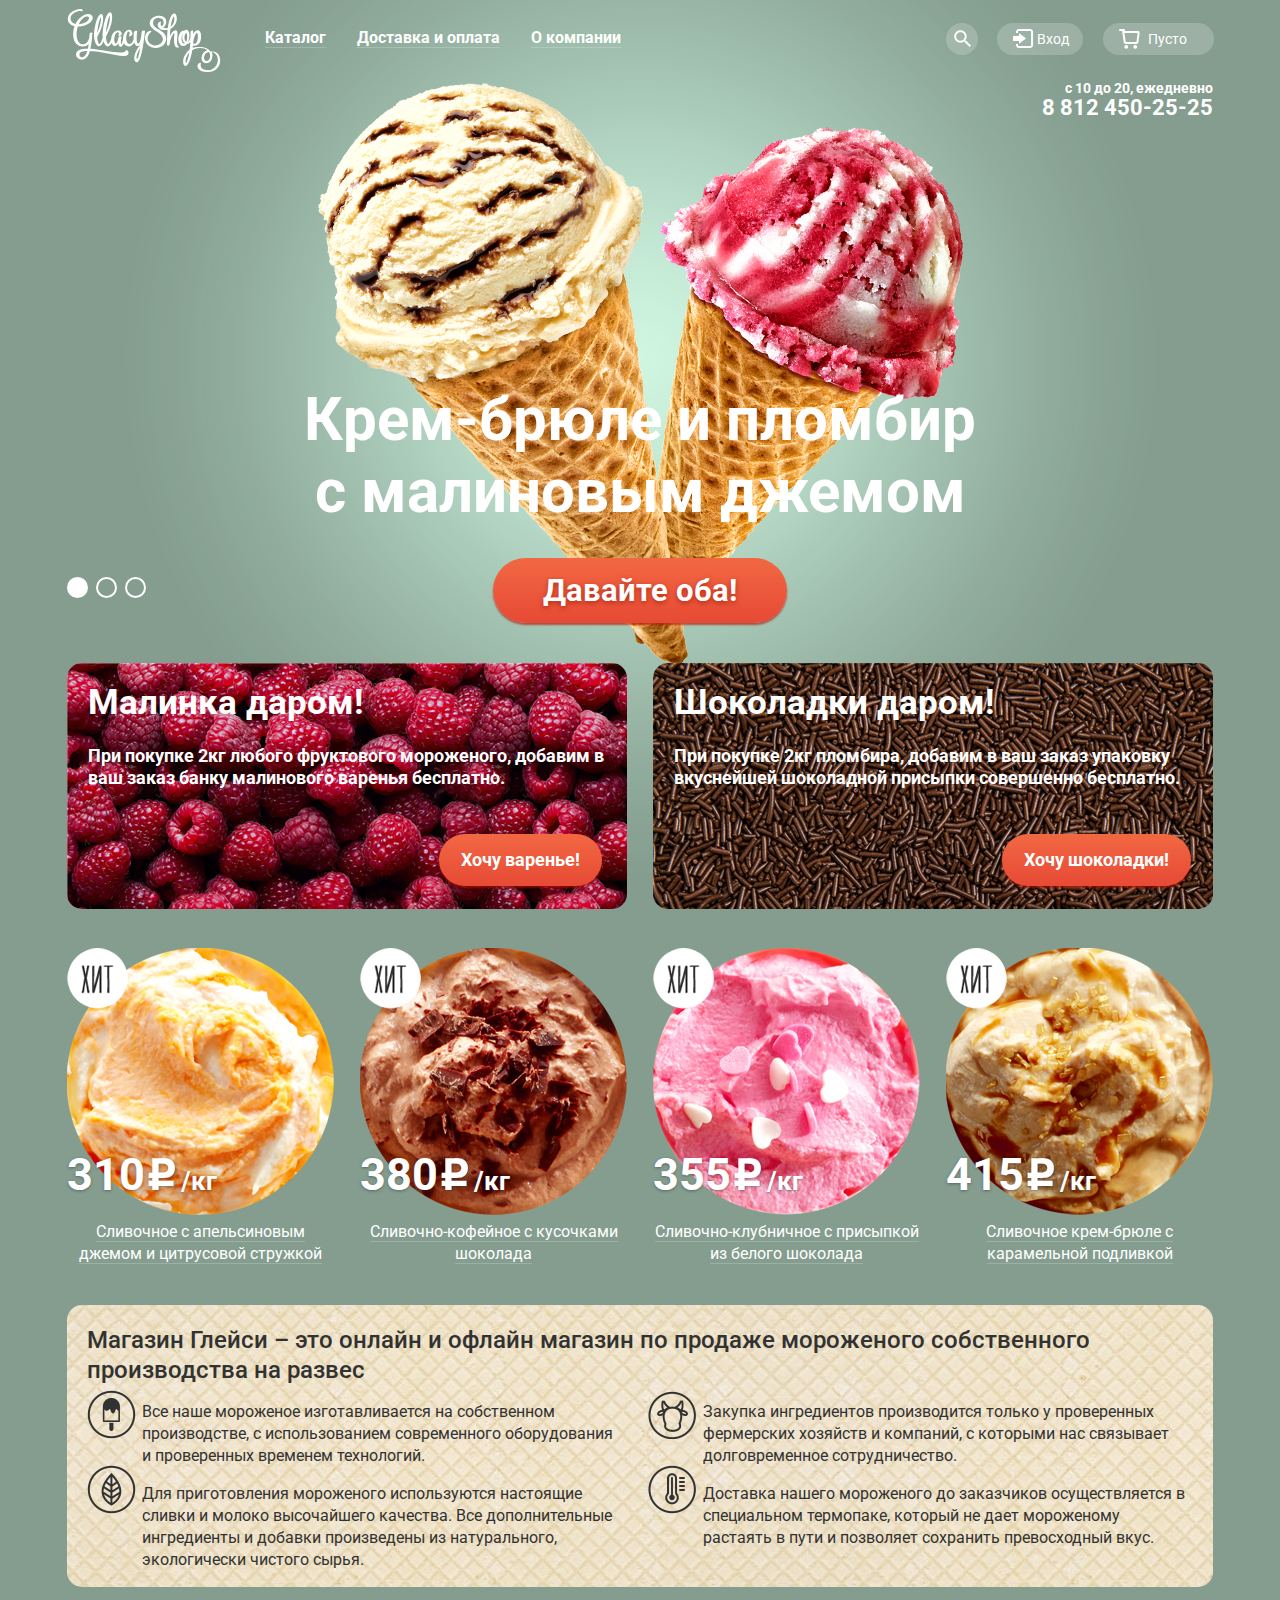
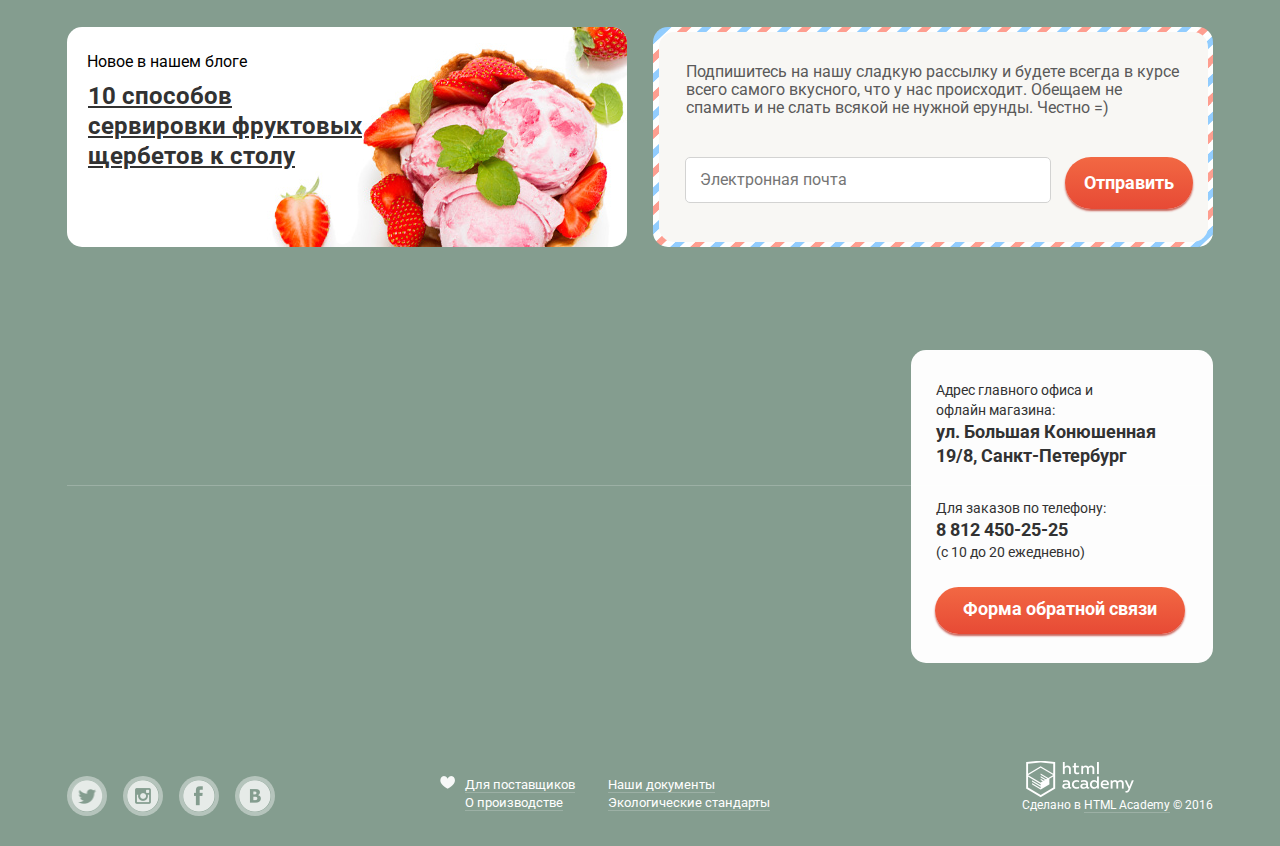
==== commit 1d8d86ad: "по комментарием поисправлял" ====
--- a/index.html
+++ b/index.html
@@ -49,14 +49,14 @@
 					<div class="search">
 						<a class="search-button" href="#"></a>
 						<form class="form" action="#" method="get">
-							<input type="text" name="search" placeholder="Что ищем?">
+							<input type="text" name="search" placeholder="Что ищем?" required>
 						</form>
 					</div>
 					<div class="user-block">
 						<a class="login" href="#">Вход</a>
 						<form class="form" action="#" method="post">
-							<input type="email" name="e-mail" placeholder="Электронная почта">
-							<input type="password" name="password" placeholder="Пароль">
+							<input type="email" name="e-mail" placeholder="Электронная почта" required>
+							<input type="password" name="password" placeholder="Пароль" required>
 							<button class="btn enter-btn" type="submit" value="Enter">Войти</button>
 							<div class="user-block-option">
 								<a href="#">Забыли пароль?</a>
@@ -110,25 +110,25 @@
 					</div>
 				</div>
 				<div class="goods">
-					<article class="item">
+					<article class="item hit">
 						<img src="img/img-item-1-hit.png" width="267" height="267" alt="Апельсиновое">
 						<span class="price">310<span class="ruble">Р</span><span class="weight">/кг</span></span>
 						<a href="#">Сливочное с апельсиновым джемом и цитрусовой стружкой</a>
 						<a class="btn btn-quick-view" href="#">Быстрый просмотр</a>
 					</article><!--
-					--><article class="item">
+					--><article class="item hit">
 							<img src="img/img-item-2-hit.png" width="267" height="267" alt="Кофейное">
 							<span class="price">380<span class="ruble">Р</span><span class="weight">/кг</span></span>
 							<a href="#">Сливочно-кофейное с кусочками шоколада</a>
 							<a class="btn btn-quick-view" href="#">Быстрый просмотр</a>
 					</article><!--
-					--><article class="item">
+					--><article class="item hit">
 							<img src="img/img-item-3-hit.png" width="267" height="267" alt="Клубничное">
 							<span class="price">355<span class="ruble">Р</span><span class="weight">/кг</span></span>
 							<a href="#">Сливочно-клубничное с присыпкой из белого шоколада</a>
 							<a class="btn btn-quick-view" href="#">Быстрый просмотр</a>
 					</article><!--
-					--><article class="item">
+					--><article class="item hit">
 							<img src="img/img-item-4-hit.png" width="267" height="267" alt="Крем-брюле">
 							<span class="price">415<span class="ruble">Р</span><span class="weight">/кг</span></span>
 							<a href="#">Сливочное крем-брюле с карамельной подливкой</a>
@@ -154,13 +154,13 @@
 					<div class="subscribe-wrapper">
 						<p>Подпишитесь на нашу сладкую рассылку и будете всегда в курсе всего самого вкусного, что у нас происходит. Обещаем не спамить и не слать всякой не нужной ерунды. Честно =) </p>
 						<form class="form" action="#" method="get">
-							<input class="e-mail" type="email" name="e-mail" placeholder="Электронная почта">
+							<input type="email" name="e-mail" placeholder="Электронная почта" required>
 							<button class="btn send-btn" type="submit" value="send">Отправить</button>
 						</form>
 					</div>
 				</div>
 			</div>
-			<iframe src="https://www.google.com/maps/embed?pb=!1m18!1m12!1m3!1d1998.601371703419!2d30.327299731498776!3d59.938756561471614!2m3!1f0!2f0!3f0!3m2!1i1024!2i768!4f13.1!3m3!1m2!1s0x4696310fca5ba729%3A0xea9c53d4493c879f!2z0JHQvtC70YzRiNCw0Y8g0JrQvtC90Y7RiNC10L3QvdCw0Y8g0YPQuy4sIDE5LCDQodCw0L3QutGCLdCf0LXRgtC10YDQsdGD0YDQsywgMTkxMTg2!5e0!3m2!1sru!2sru!4v1479418932978" width="100%" height="430" frameborder="0" style="border:0" allowfullscreen></iframe>
+			<iframe class="map" src="https://www.google.com/maps/embed?pb=!1m18!1m12!1m3!1d1998.601371703419!2d30.327299731498776!3d59.938756561471614!2m3!1f0!2f0!3f0!3m2!1i1024!2i768!4f13.1!3m3!1m2!1s0x4696310fca5ba729%3A0xea9c53d4493c879f!2z0JHQvtC70YzRiNCw0Y8g0JrQvtC90Y7RiNC10L3QvdCw0Y8g0YPQuy4sIDE5LCDQodCw0L3QutGCLdCf0LXRgtC10YDQsdGD0YDQsywgMTkxMTg2!5e0!3m2!1sru!2sru!4v1479418932978" width="1200" height="430" style="border:0" allowfullscreen></iframe>
 			<div class="container">
 				<div class="feedback">
 					<p>Адрес главного офиса и<br> офлайн магазина:<br>
@@ -197,13 +197,14 @@
 		</footer>
 		<form class="feedback-form" action="#" method="post">
 				<h2>Мы обязательно вам ответим!</h2>
-				<input type="text" name="name" placeholder="Как вас зовут?">
-				<input type="email" name="e-mail" placeholder="Ваша почта для ответа?">
-				<textarea name="message" cols="35" rows="8" placeholder="Напишите что-нибудь..."></textarea>
+				<input type="text" name="name" placeholder="Как вас зовут?" required>
+				<input type="email" name="e-mail" placeholder="Ваша почта для ответа?" required>
+				<textarea name="message" cols="35" rows="8" placeholder="Напишите что-нибудь..." required></textarea>
 				<button class="btn send-feedback-btn" type="submit" value="send">Отправить</button>
 				<button class="feedback-form-close" type="button" title="Закрыть">Закрыть</button>
 		</form>
 		<div class="overlay"></div>
 	</div>
+	<script src="js/script.js"></script>
 </body>
 </html>--- a/css/style.css
+++ b/css/style.css
@@ -34,13 +34,14 @@
 	font-family: "Roboto", "Arial", sans-serif;
 }
 
-:focus {
+.send-btn:focus {
 	outline-width: 0;
 }
 
 .btn {
 	display: inline-block;
 	vertical-align: top;
+	font-family: "Roboto", "Arial", sans-serif;
 	color: #ffffff;
 	text-decoration: none;
 	text-shadow: 0 2px 5px rgba(160, 32, 11, 0.76);
@@ -85,11 +86,11 @@
 }
 
 .site-wrapper:before {
-	background-image: url("slide-2.png");
+	background-image: url("../img/img-mainphoto-2.png") no-repeat top center;
 }
 
 .site-wrapper:after {
-	background-image: url("slide-3.png");
+	background-image: url("../img/img-mainphoto-3.png") no-repeat top center;
 }
 
 .slider {
@@ -229,6 +230,10 @@
 	background: #f8f7f4;
 	color: #333333;
 	text-decoration: none;
+}
+
+.menu-item:active {
+	box-shadow: inset 0 30px 30px -30px #909090;
 }
 
 .menu-item::after {
@@ -253,6 +258,7 @@
 	background: #f8f7f4;
 	border-radius: 5px;
 	display: none;
+	box-shadow: 0px 20px 20px 0px rgba(0, 0, 0, 0.4);
 }
 
 .main-menu li:hover .sub-menu {
@@ -266,7 +272,7 @@
 	padding: 6px 13px 6px 14px;
 }
 
-/* это кажется костылем, 1:30 ночи, делаю чтобы попробовать;*/ 
+/* КОСТЫЛИЩЕЕЕЕ */
 .active::after {
 	content: "";
 	position: absolute;
@@ -282,7 +288,7 @@
 	text-decoration: none;
 	font-size: 14px;
 	line-height: 16px;
-	font-weight: normal;
+	font-weight: 400;
 }
 
 .sub-menu a {
@@ -297,8 +303,16 @@
 }
 
 .sub-menu li:first-child {
-	border-bottom: 1px solid #d1d0ce;
-	font-weight: bold;
+	font-weight: bold;
+}
+
+.sub-menu li:first-child::after {
+	content: "";
+	position: absolute;
+	height: 1px;
+	background: #d1d0ce;
+	left: 6px;
+	right: 6px;
 }
 
 .sub-menu a:hover {
@@ -350,6 +364,7 @@
 
 .search .form {
 	background: #f8f7f4;
+	box-shadow: 0px 20px 20px 0px rgba(0, 0, 0, 0.4);
 	position: absolute;
 	width: 341px;
 	right: 0;
@@ -418,6 +433,7 @@
 	z-index: 25;
 	display: none;
 	padding: 20px 17px 20px 19px;
+	box-shadow: 0px 20px 20px 0px rgba(0, 0, 0, 0.4);
 }
 
 .enter-btn {
@@ -430,14 +446,15 @@
     margin-right: 15px;
     padding: 12px 25px 12px 25px;
     cursor: pointer;
+    text-shadow: none;
 }
 
 .user-block input {
 	margin-bottom: 20px;
 }
 
-[placeholder="Электронная почта"],
-[placeholder="Пароль"] {
+.user-block input[type="email"],
+.user-block input[type="password"] {
 	font-size: 14px;
 	width: 241px;
 	line-height: 24px;
@@ -469,6 +486,7 @@
 	margin-top: 23px;
 	margin-left: 10px;
 	margin-right: 43px;
+	padding-bottom: 5px;
 }
 
 .basket-button {
@@ -529,6 +547,112 @@
 
 .full-basket-table {
 	display: none;
+	position: absolute;
+	z-index: 10;
+	background: #f8f7f4;
+	width: 540px;
+	right: 0;
+	top: 60px;
+	color: #323232;
+	border-radius: 10px;
+	box-shadow: 0px 20px 20px 0px rgba(0, 0, 0, 0.4);
+}
+
+.basket:hover .full-basket-table {
+	display: block;
+}
+
+td {
+	padding: 0;
+	vertical-align: top;
+}
+
+.checkout {
+	text-align: left;
+	padding: 20px;
+	width: 540px;
+	min-height: 140px;
+}
+
+.checkout img {
+	margin-left: 14px;
+}
+
+.checkout p {
+	font-size: 13px;
+	line-height: 16px;
+	font-weight: 400;
+	width: 246px;
+	margin-left: 13px;
+	vertical-align: top;
+	margin-top: 0;
+}
+
+.checkout input[type="checkbox"] {
+	display: none;
+}
+
+.table-checkbox input[type="checkbox"] + .checkbox-indicator {
+	position: absolute;
+	left: 17px;
+	width: 10px;
+	height: 11px;
+	border: none;
+	cursor: pointer;
+}
+
+.table-checkbox input[type="checkbox"]:checked + .checkbox-indicator::before,
+.table-checkbox input[type="checkbox"]:checked + .checkbox-indicator::after {
+	content: "";
+	position: absolute;
+	top: 5px;
+	left: -2.5px;
+	width: 15px;
+	height: 2px;
+	background-color: #000000;
+}
+
+.table-checkbox input[type="checkbox"]:checked + .checkbox-indicator::before {
+	transform: rotate(45deg);
+}
+
+.table-checkbox input[type="checkbox"]:checked + .checkbox-indicator::after {
+	transform: rotate(-45deg);
+}
+
+.constanta {
+	color: #a6a6a5;
+}
+
+.total {
+	text-align: right;
+	margin: 0;
+	font-size: 15px;
+	line-height: 18px;
+	font-weight: bold;
+	margin-right: 14px;
+}
+
+.checkout-btn {
+	font-size: 18px;
+	line-height: 24px;
+	font-weight: bold;
+	float: right;
+	margin: 13px 14px 19px;
+	padding: 14px 15px;
+	font-size: 18px;
+	line-height: 24px;
+	text-shadow: none;
+}
+
+table::after {
+	content: "";
+	position: absolute;
+	z-index: 10;
+	height: 1px;
+	background: #cacac7;
+	left: 20px;
+	right: 20px;
 }
 
 .worktime {
@@ -555,47 +679,228 @@
 .breadcrumbs li {
 	display: inline-block;
 	vertical-align: top;
-	margin-bottom: 10px;
-	margin-right: 20px;
+	margin-right: 8px;
 }
 
 .breadcrumbs {
+	margin-top: 26px;
+	margin-bottom: 0;
 	font-size: 14px;
 	line-height: 16px;
 	list-style: none;
 	padding: 0;
 }
 
+.current a {
+	border: none;
+}
+
+.breadcrumbs-item::after {
+	content: "»";
+	display: inline-block;
+	cursor: default;
+	margin-left: 8px;
+}
+
+.breadcrumbs a:hover {
+	color: #ffbc9e;
+	border-color: #ffbc9e;
+}
+
 .filters {
 	margin-bottom: 34px;
 }
 
 .content h1 {
 	margin-bottom: 26px;
+	margin-top: 14px;
 }
 
 .sorting {
 	display: inline-block;
-	vertical-align: top;
+	margin-right: 16px;
+}
+
+.sorting p {
+	margin: 0;
+	margin-left: 16px;
+	font-size: 14px;
+	line-height: 16px;
+	font-weight: 500;
+}
+
+.sorting-style {
+	text-transform: lowercase;
+	color: white;
+	background: rgba(255, 255, 255, 0.2);
+	border-radius: 25px;
+	border: none;
+	padding: 9px 16px;
 	width: 195px;
-	margin-right: 14px;
-}
-
-.price-filter {
+	margin-top: 6px;
+}
+
+.sorting-style:hover {
+	background: rgba(255, 255, 255, 1);
+	color: #323232;
+}
+
+.filter-range {
 	display: inline-block;
 	vertical-align: top;
 	width: 220px;
 }
 
+.filter-range-title {
+	margin-left: 10px;
+	font-size: 14px;
+	line-height: 16px;
+	font-weight: 500;
+}
+
+.range-controls {
+	position: relative;
+	padding: 18px 15px;
+	background: rgba(255, 255, 255, 0.2);
+	border-radius: 25px;
+	margin-top: 6px;
+}
+
+.range-controls .scale {
+	background: rgba(255, 255, 255, 0.3);
+}
+
+.range-controls .bar {
+	width: 80%;
+	height: 2px;
+	background: #ffffff;
+}
+
+.range-toggle {
+	position: absolute;
+	top: 8px;
+	width: 20px;
+	height: 20px;
+	background: #ffffff;
+	border-radius: 50%;
+	cursor: pointer;
+}
+
+.range-toggle:hover {
+	width: 22px;
+	height: 22px;
+}
+
+.range-toggle-min {
+	left: 20%;
+}
+
+.range-toggle-max {
+	left: 70%;
+}
+
 .fatness {
 	display: inline-block;
 	vertical-align: top;
+
+}
+
+.fatness p {
+	margin: 0;
+	margin-left: 30px;
+	font-size: 14px;
+	line-height: 16px;
+	font-weight: 500;
+}
+
+.fatness-style {
+	width: 382px;
+	margin-left: 15px;
+	margin-top: 6px;
+	padding: 10px 16px;
+	background: rgba(255, 255, 255, 0.2);
+	border-radius: 25px;
+	font-size: 16px;
+	line-height: 18px;
+	font-weight: 500;
+}
+
+.fatness-style label {
+	cursor: pointer;
+	margin-right: 19px;
+}
+
+.fatness-style label:last-child {
+	margin-right: 0;
+}
+
+.fatness-style input {
+	cursor: pointer;
+	margin-right: 10px;
 }
 
 .toping {
 	display: inline-block;
 	vertical-align: top;
-	width: 700px;
+	width: 702px;
+}
+
+.toping p {
+	margin: 0;
+	margin-left: 16px;
+	margin-top: 17px;
+	font-size: 14px;
+	line-height: 16px;
+	font-weight: 500;
+}
+
+.toping-style {
+	margin-top: 8px;
+	padding: 10px 16px;
+	background: rgba(255, 255, 255, 0.2);
+	border-radius: 25px;
+	font-size: 16px;
+	line-height: 18px;
+	font-weight: 500;
+}
+
+.toping-style label {
+	cursor: pointer;
+	margin-right: 21px;
+}
+
+.toping-style label:last-child {
+	margin-right: 0;
+}
+
+.toping-style input {
+	cursor: pointer;
+	margin-right: 11px;
+}
+
+.apply {
+	cursor: pointer;
+	display: inline-block;
+	width: 144px;
+	margin-top: 41px;
+	margin-left: 14px;
+	color: #ffffff;
+	background: rgba(255, 255, 255, 0.2);
+	border: 2px solid #ffffff;
+	border-radius: 25px;
+	font-size: 16px;
+	line-height: 18px;
+	font-weight: 500;
+	padding: 8px 27px;
+}
+
+.apply:hover {
+	background: rgba(255, 255, 255, 1);
+	color: #323232;
+}
+
+.apply:active {
+	box-shadow: inset 0 30px 60px -30px #909090;
 }
 
 .banners {
@@ -626,6 +931,7 @@
 	margin-top: 45px;
 	margin-bottom: 23px;
 	padding: 14px 22px;
+	text-shadow: none;
 }
 
 .raspberries {
@@ -690,7 +996,7 @@
 	margin-right: 0;
 }
 
-.item::after {
+.hit::after {
 	content: "";
 	position: absolute;
 	left: 0px;
@@ -743,6 +1049,7 @@
 	line-height: 24px;
 	font-weight: bold;
 	padding: 14px 17px;
+	text-shadow: none;
 }
 
 .item:hover a {
@@ -867,7 +1174,7 @@
 	padding: 0px 0px 33px 26px;
 }
 
-.e-mail {
+.subscribe-wrapper input[type="email"] {
 	font-size: 16px;
 	line-height: 24px;
 	width: 366px;
@@ -885,13 +1192,14 @@
 	margin-right: 14px;
 	padding: 14px 19px;
 	cursor: pointer;
+	text-shadow: none;
 }
 
 .map {
+	position: relative;
+	width: 100%;
 	margin: 0 auto;
-	width: 100%;
-	height: auto;
-	background: url("../img/img-map.jpg") no-repeat;
+	margin-bottom: 17px;
 }
 
 .feedback {
@@ -924,13 +1232,14 @@
 	font-weight: bold;
 	margin: 25px 24px 29px 24px;
 	padding: 10px 28px 13px 28px;
+	text-shadow: none;
 }
 
 .feedback-form {
-	position: absolute;
+	position: fixed;
+	top: 100px;
 	display: none;
 	z-index: 110;
-	top: 338px;
 	left: 50%;
 	width: 477px;
 	padding-top: 22px;
@@ -953,6 +1262,14 @@
 	background: rgba(0, 0, 0, 0.5);
 }
 
+.feedback-form-show {
+	display: block;
+}
+
+.overlay-show {
+	display: block;
+}
+
 .feedback-form-close {
 	position: absolute;
 	top: 15px;
@@ -970,8 +1287,8 @@
 	line-height: 28px;
 	margin: 0;
 	margin-bottom: 23px;
-
-}
+}
+
 .feedback-form-close::before,
 .feedback-form-close::after {
 	content: "";
@@ -1014,6 +1331,7 @@
 .send-feedback-btn {
 	font-size: 18px;
 	line-height: 24px;
+	font-weight: bold;
 	float: right;
 	width: 139px;
 	margin: 0;
@@ -1023,15 +1341,49 @@
 	margin-top: 24px;
 	margin-bottom: 27px;
 	margin-right: 24px;
+	text-shadow: none;
 }
 
 .pagination {
 	float: right;
 	width: 190px;
+	padding: 0;
+	margin: 0;
 }
 
 .pagination a {
+	display: inline-block;
+	color: #ffffff;
+	float: left;
+	width: 26px;
+	height: 26px;
+	text-decoration: none;
 	border: none;
+	text-align: center;
+	margin-top: 62px;
+	margin-bottom: 40px;
+}
+
+.pagination a:hover {
+	color: #323232;
+	background: rgba(255, 255, 255, 0.3);
+	border-radius: 50%;
+}
+
+a.current-page {
+	color: #323232;
+	background: #ffffff;
+	border-radius: 50%;
+}
+
+.goods::after {
+	content: "";
+	position: absolute;
+	top: 1462px;
+	height: 1px;
+	background: rgba(255, 255, 255, 0.2);
+	width: 1146px;
+	left: 27px;
 }
 
 .main-footer {
@@ -1140,11 +1492,10 @@
 	background-position: -10px -166px;
 }
 
-/*тут будут тени при нажатии*/
 .social-btn:hover {
 	opacity: 1;
 }
 
 .social-btn:active {
-
+	box-shadow: inset 0 2px 1px 1px #888888;
 }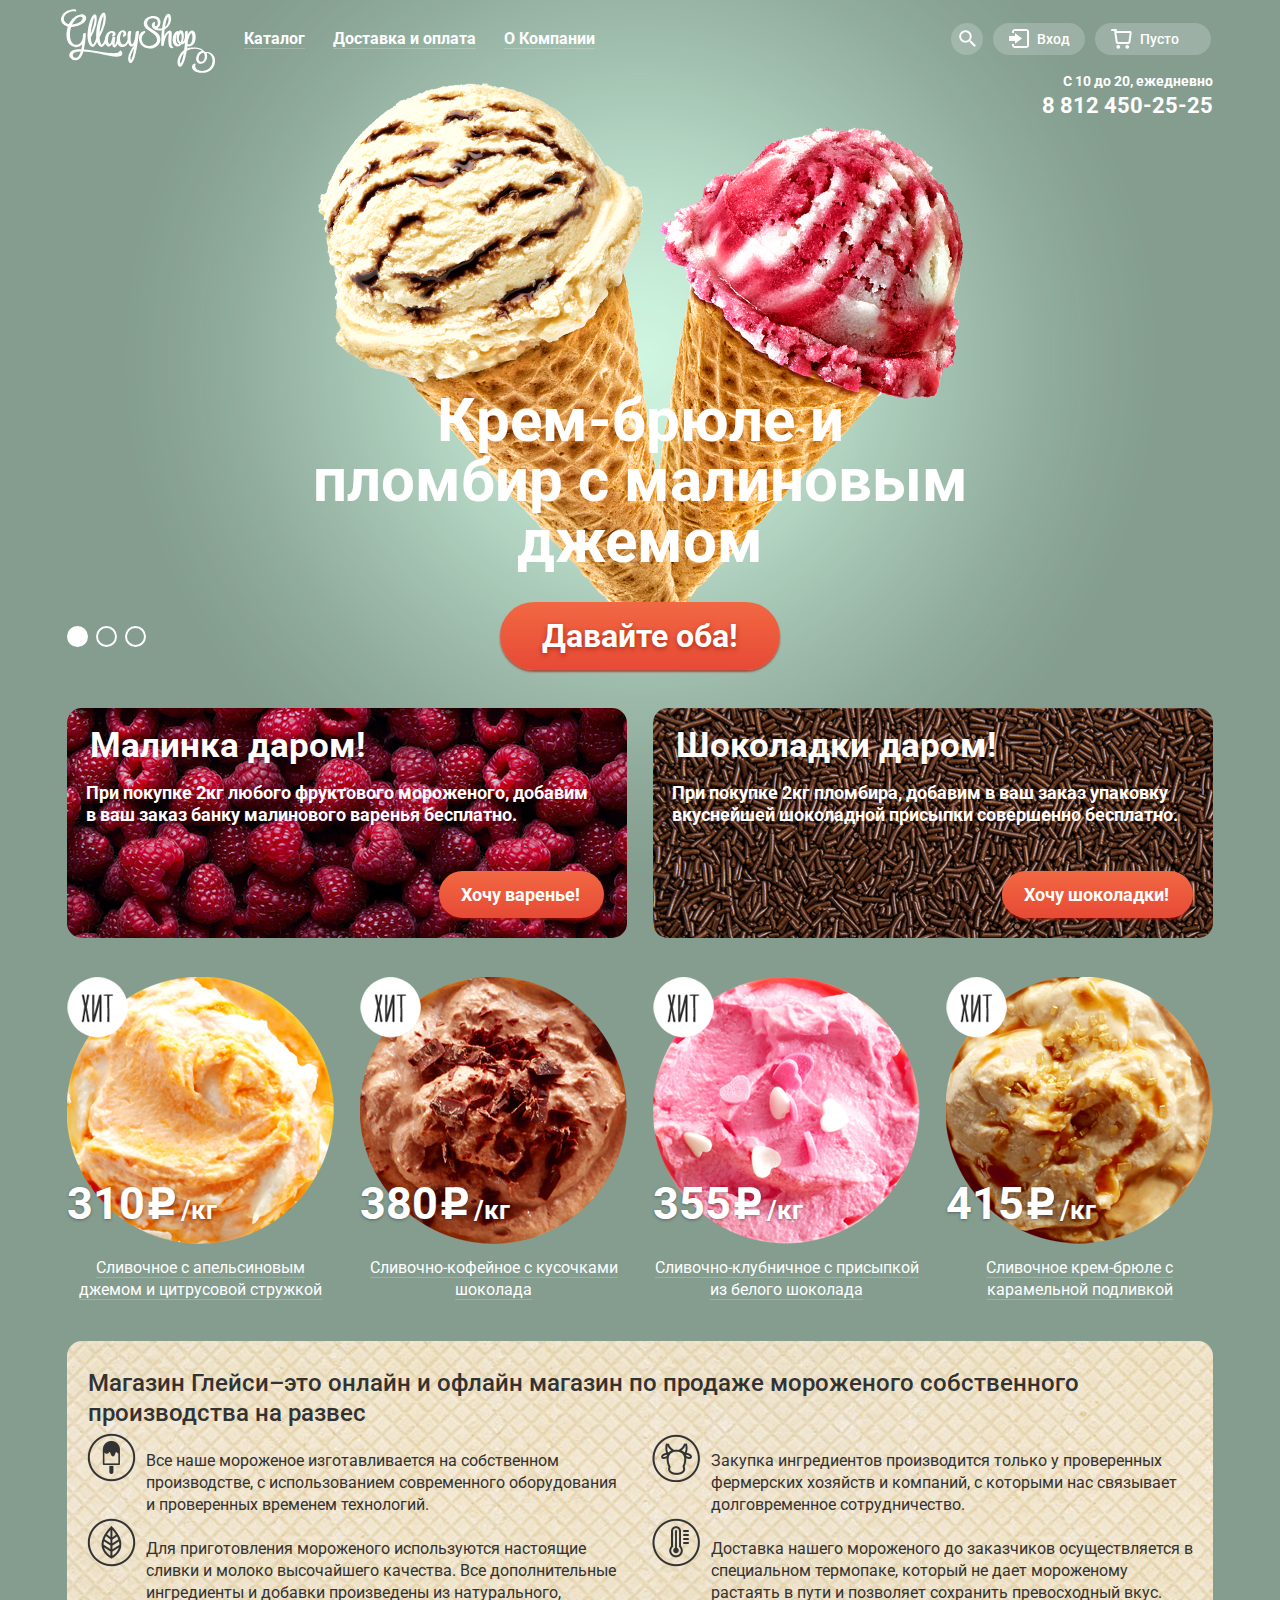
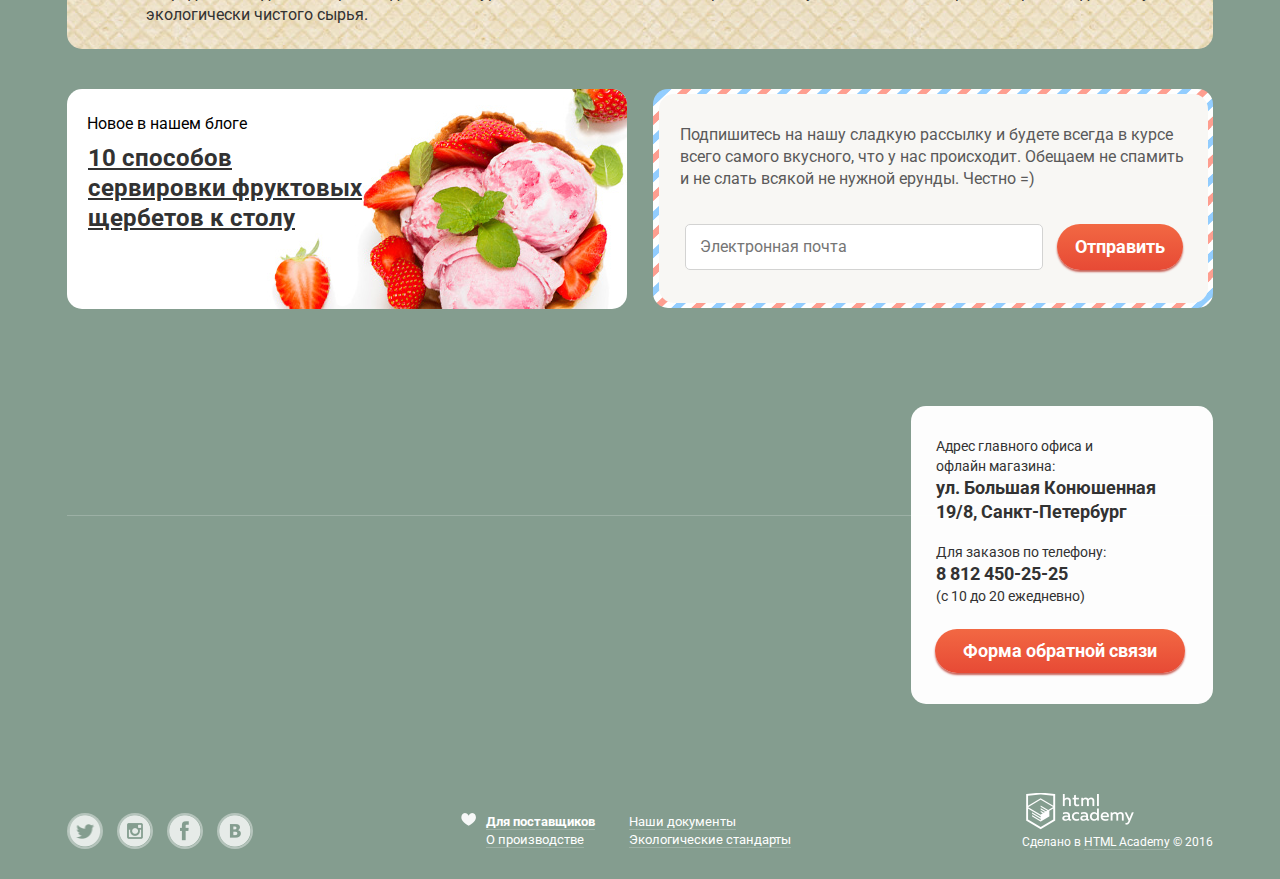
==== commit c9a54222: "вроде все" ====
--- a/index.html
+++ b/index.html
@@ -2,6 +2,7 @@
 <html lang="ru">
 <head>
 	<meta charset="utf-8">
+	<meta name="format-detection" content="telephone=no">
 	<link href="https://fonts.googleapis.com/css?family=Roboto:400,500,700&amp;subset=cyrillic" rel="stylesheet">
 	<link rel="stylesheet" href="css/normalize.css">
 	<link rel="stylesheet" href="css/style.css">
@@ -14,7 +15,7 @@
 	<div class="site-wrapper">
 		<header class="main-header">
 			<div class="container clearfix">
-				<img class="logo" src="img/img-logo.svg" width="154" height="63" alt="Логотип">
+				<img class="logo" src="img/img-logo.svg" width="153" height="64" alt="Логотип">
 				<nav class="main-menu">
 					<ul class="top-menu">
 						<li>
@@ -41,7 +42,7 @@
 							<a href="#" class="menu-item">Доставка и оплата</a>
 						</li>
 						<li>
-							<a href="#" class="menu-item">О компании</a>
+							<a href="#" class="menu-item">О Компании</a>
 						</li>
 					</ul>
 				</nav>
@@ -68,7 +69,7 @@
 						<a class="basket-button" href="#">Пусто</a>
 					</div>
 					<div class="worktime">
-						<div class="time">c 10 до 20, ежедневно</div>
+						<div class="time">C 10 до 20, ежедневно</div>
 						<div class="phone">8 812 450-25-25</div>
 					</div>
 				</div>
@@ -136,7 +137,7 @@
 					</article>
 				</div>
 				<div class="shop">
-					<h2>Магазин Глейси – это онлайн и офлайн магазин по продаже мороженого собственного производства на развес</h2>
+					<h2>Магазин Глейси–это онлайн и офлайн магазин по продаже мороженого собственного производства на развес</h2>
 					<div class="technology">
 						<p class="picture icecream">Все наше мороженое изготавливается на собственном производстве, с использованием современного оборудования и проверенных временем технологий.</p>
 						<p class="picture leaf">Для приготовления мороженого используются настоящие сливки и молоко высочайшего качества. Все дополнительные ингредиенты и добавки произведены из натурального, экологически чистого сырья.</p>
@@ -165,7 +166,7 @@
 				<div class="feedback">
 					<p>Адрес главного офиса и<br> офлайн магазина:<br>
 					<b>ул. Большая Конюшенная 19/8, Санкт-Петербург</b></p>
-					<p>Для заказов по телефону:<br>
+					<p class="pickup">Для заказов по телефону:
 					<b>8 812 450-25-25<br></b>
 					(с 10 до 20 ежедневно)</p>
 					<a href="#" class="btn feedback-btn">Форма обратной связи</a>
@@ -182,7 +183,7 @@
 				</section>
 				<section class="footer-info">
 					<div class="regulations">
-						<a href="#" class="heart">Для поставщиков</a>
+						<a href="#" class="heart"><b>Для поставщиков</b></a>
 						<a href="#">О производстве</a>
 					</div>
 					<div class="about-production">
--- a/css/style.css
+++ b/css/style.css
@@ -32,10 +32,6 @@
 	border-style: solid;
 	border-color: #d3d3d2;
 	font-family: "Roboto", "Arial", sans-serif;
-}
-
-.send-btn:focus {
-	outline-width: 0;
 }
 
 .btn {
@@ -68,10 +64,21 @@
 	box-shadow: inset 0 2px 2px rgba(172, 16, 0, 1);
 }
 
+.send-btn:focus {
+	outline-width: 0;
+}
+
 .clearfix::after {
 	content: "";
 	display: table;
 	clear: both;
+}
+
+.container {
+	position: relative;
+	width: 1146px;
+	margin: 0 auto;
+	padding: 0 27px;
 }
 
 .site-wrapper {
@@ -107,19 +114,20 @@
 }
 
 .slide-title {
-	width: 700px;
-	padding-top: 40px;
+	width: 670px;
+	padding-top: 46px;
 	margin: 0 auto;
 	margin-bottom: 30px;
 	font-weight: bold;
 	font-size: 60px;
+	line-height: 60.35px;
 }
 
 .slide-btn {
-	padding: 12px 50px;
-	font-weight: bold;
-	font-size: 31px;
-	line-height: 41px;
+	padding: 12px 42px;
+	font-weight: bold;
+	font-size: 32px;
+	line-height: 44px;
 }
 
 .slider-controls label {
@@ -136,8 +144,7 @@
 
 .slider-controls {
 	position: absolute;
-	bottom: 25px;
-	left: 0;
+	bottom: 23px;
 	z-index: 20;
 	font-size: 0;
 }
@@ -174,17 +181,11 @@
 	background-color: #ffffff;
 }
 
-.container {
-	position: relative;
-	width: 1146px;
-	margin: 0 auto;
-	padding: 0 27px;
-}
-
 .logo {
 	float: left;
 	width: 154px;
 	padding-top: 9px;
+	margin-left: -6px;
 }
 
 .main-menu {
@@ -194,8 +195,8 @@
 }
 
 .main-menu ul {
-	margin-top: 23px;
-	margin-left: 30px;
+	margin-top: 24px;
+	margin-left: 17px;
 	padding: 0;
 	list-style: none;
 }
@@ -221,7 +222,7 @@
 .main-menu a {
 	display: block;
 	color: #ffffff;
-	padding: 6px 13px 6px 14px;
+	padding: 6px 12px 6px 12px;
 	border-bottom: none;
 }
 
@@ -233,7 +234,7 @@
 }
 
 .menu-item:active {
-	box-shadow: inset 0 30px 30px -30px #909090;
+	box-shadow: inset 0 2px 1px 1px #696969;
 }
 
 .menu-item::after {
@@ -242,14 +243,14 @@
 	height: 1px;
 	background: rgba(255, 255, 255, 0.2);
 	bottom: 5px;
-	left: 14px;
-	right: 13px;
+	left: 12px;
+	right: 12px;
 }
 
 .main-menu .sub-menu {
 	position: absolute;
 	overflow: hidden;
-	left: -20px;
+	left: -10px;
 	top: 35px;
 	z-index: 10;
 	margin: 0;
@@ -272,15 +273,10 @@
 	padding: 6px 13px 6px 14px;
 }
 
-/* КОСТЫЛИЩЕЕЕЕ */
 .active::after {
 	content: "";
 	position: absolute;
 	height: 0px;
-	background: rgb(208, 112, 88);
-	bottom: 5px;
-	left: 14px;
-	right: 13px;
 }
 
 .sub-menu li {
@@ -297,8 +293,8 @@
 	width: 109px;
 	font-size: 14px;
 	line-height: 16px;
-	padding-top: 12px;
-	padding-bottom: 14px;
+	padding-top: 9px;
+	padding-bottom: 10px;
 	padding-left: 21px;
 }
 
@@ -337,8 +333,9 @@
 	float: left;
 	position: relative;
 	width: 32px;
+	margin-left: 5px;
 	margin-top: 23px;
-	margin-right: 19px;
+	margin-right: 10px;
 	padding-bottom: 5px;
 }
 
@@ -385,9 +382,10 @@
 
 .user-block {
 	float: left;
-	width: 60px;
+	width: 92px;
 	margin-top: 23px;
 	padding-bottom: 5px;
+	margin-right: 10px;
 }
 
 .login {
@@ -397,7 +395,8 @@
 	width: 32px;
 	font-size: 14px;
 	line-height: 16px;
-	padding: 8px 14px 8px 40px;
+	font-weight: 500;
+	padding: 8px 16px 8px 44px;
 	background-color: rgba(255, 255, 255, 0.2);
 	border-radius: 20px;
 }
@@ -481,11 +480,9 @@
 }
 
 .basket {
-	float: right;
-	width: 67px;
+	float: left;
+	width: 117px;
 	margin-top: 23px;
-	margin-left: 10px;
-	margin-right: 43px;
 	padding-bottom: 5px;
 }
 
@@ -493,10 +490,11 @@
 	position: relative;
 	display: inline-block;
 	vertical-align: middle;
-	width: 32px;
+	width: 38px;
 	font-size: 14px;
 	line-height: 16px;
-	padding: 8px 34px 8px 45px;
+	font-weight: 500;
+	padding: 8px 33px 8px 45px;
 	background-color: rgba(255, 255, 255, 0.2);
 	border-radius: 20px;
 }
@@ -525,7 +523,7 @@
 	position: relative;
 	display: inline-block;
 	vertical-align: middle;
-	width: 57px;
+	width: 58px;
 	font-size: 14px;
 	line-height: 16px;
 	padding: 8px 16px 8px 44px;
@@ -661,7 +659,7 @@
 	right: 0;
 	width: 267px;
 	font-size: 14px;
-	margin-top: 29px;
+	margin-top: 22px;
 	text-align: right;
 }
 
@@ -671,6 +669,7 @@
 }
 
 .phone {
+	margin-top: 5px;
 	font-size: 22px;
 	line-height: 24px;
 	font-weight: bold;
@@ -680,13 +679,14 @@
 	display: inline-block;
 	vertical-align: top;
 	margin-right: 8px;
+	font-size: 14px;
+	line-height: 16px;
+	font-weight: 400;
 }
 
 .breadcrumbs {
 	margin-top: 26px;
 	margin-bottom: 0;
-	font-size: 14px;
-	line-height: 16px;
 	list-style: none;
 	padding: 0;
 }
@@ -699,7 +699,7 @@
 	content: "»";
 	display: inline-block;
 	cursor: default;
-	margin-left: 8px;
+	padding-left: 8px;
 }
 
 .breadcrumbs a:hover {
@@ -713,7 +713,7 @@
 
 .content h1 {
 	margin-bottom: 26px;
-	margin-top: 14px;
+	margin-top: 0;
 }
 
 .sorting {
@@ -900,28 +900,30 @@
 }
 
 .apply:active {
-	box-shadow: inset 0 30px 60px -30px #909090;
+	box-shadow: inset 0 2px 1px 1px #696969;
 }
 
 .banners {
 	width: 560px;
-	margin-top: 40px;
+	margin-top: 38px;
 	margin-bottom: 39px;
 	border-radius: 15px;
 }
 
 .banners h2 {
 	margin: 0;
-	padding-top: 19px;
-	padding-left: 21px;
+	padding-top: 17px;
+	padding-left: 23px;
 }
 
 .banners p {
 	font-size: 18px;
-	font-weight: bold;
-	margin: 0;
-	padding-top: 22px;
-	padding-left: 21px;
+	line-height: 22px;
+	font-weight: bold;
+	margin: 0;
+	padding-top: 16px;
+	padding-left: 19px;
+	padding-right: 28px;
 }
 
 .banners .btn {
@@ -929,14 +931,15 @@
 	line-height: 24px;
 	font-weight: bold;
 	margin-top: 45px;
-	margin-bottom: 23px;
-	padding: 14px 22px;
+	margin-bottom: 20px;
+	padding: 12px 24px 11px 22px;
 	text-shadow: none;
 }
 
 .raspberries {
 	float: left;
 	background: #D03641 url("../img/bg-raspberry.jpg") no-repeat;
+	background-position: -50px -100px;
 }
 
 .rasp-btn {
@@ -973,6 +976,7 @@
 
 .item img {
 	position: relative;
+	margin-bottom: 7px;
 }
 
 .goods .item::before {
@@ -1057,6 +1061,7 @@
 }
 
 .shop {
+	width: 1146px;
 	background: #FFF9CB url("../img/bg-waffle.jpg") repeat;
 	border-radius: 15px;
 	margin-bottom: 40px;
@@ -1068,8 +1073,8 @@
 	font-weight: 500;
 	margin: 0;
 	line-height: 30px;
-	padding-top: 20px;
-	padding-left: 20px;
+	padding-top: 27px;
+	padding-left: 21px;
 }
 
 .technology {
@@ -1077,10 +1082,16 @@
 	color: #323232;
 	font-size: 16px;
 	line-height: 22px;
+	font-weight: 400;
 	display: inline-block;
 	vertical-align: top;
 	width: 482px;
-	padding-left: 75px;
+	padding-left: 79px;
+}
+
+.technology p {
+	margin: 0;
+	margin-top: 22px;
 }
 
 .picture::before {
@@ -1098,7 +1109,7 @@
 }
 
 .leaf::before {
-	top: 80px;
+	top: 90px;
 	left: 20px;
 	background-position: -20px -833px;
 }
@@ -1110,9 +1121,14 @@
 }
 
 .termometr::before {
-	top: 80px;
+	top: 90px;
 	left: 20px;
 	background-position: -20px -902px;
+}
+
+p.leaf,
+p.termometr {
+	padding-bottom: 23px;
 }
 
 .blog {
@@ -1163,25 +1179,23 @@
 }
 
 .subscribe p {
-	line-height: 18px;
+	line-height: 22px;
 	color: #5a5a5a;
 	margin: 0;
-	padding: 31px 27px 40px 27px;
+	padding: 30px 21px 34px 21px;
 }
 
 .subscribe form {
-	width: 534px;
-	padding: 0px 0px 33px 26px;
+	padding: 0px 20px 33px 26px;
 }
 
 .subscribe-wrapper input[type="email"] {
 	font-size: 16px;
 	line-height: 24px;
-	width: 366px;
+	width: 328px;
 	padding: 10px 14px;
-	box-sizing: border-box;
+	border-radius: 5px;
 	margin-right: 10px;
-	border-radius: 5px;
 }
 
 .send-btn {
@@ -1189,8 +1203,7 @@
 	line-height: 24px;
 	font-weight: bold;
 	border: 0;
-	margin-right: 14px;
-	padding: 14px 19px;
+	padding: 11px 18px;
 	cursor: pointer;
 	text-shadow: none;
 }
@@ -1205,7 +1218,7 @@
 .feedback {
 	position: absolute;
 	width: 302px;
-	top: -390px;
+	top: -395px;
 	right: 27px;
 	background: rgba(255, 255, 255, 0.98);
 	color: #323232;
@@ -1221,6 +1234,15 @@
 	padding-left: 25px;
 }
 
+.feedback .pickup {
+	width: 175px;
+	font-size: 14px;
+	line-height: 20px;
+	margin: 0;
+	padding-top: 18px;
+	padding-left: 25px;
+}
+
 .feedback b {
 	font-size: 18px;
 	line-height: 24px;
@@ -1230,8 +1252,8 @@
 	font-size: 18px;
 	line-height: 24px;
 	font-weight: bold;
-	margin: 25px 24px 29px 24px;
-	padding: 10px 28px 13px 28px;
+	margin: 23px 24px 31px 24px;
+	padding: 10px 28px;
 	text-shadow: none;
 }
 
@@ -1349,19 +1371,20 @@
 	width: 190px;
 	padding: 0;
 	margin: 0;
+	margin-top: 35px;
+	margin-bottom: 57px;
 }
 
 .pagination a {
 	display: inline-block;
+	line-height: 26px;
 	color: #ffffff;
 	float: left;
-	width: 26px;
+	width: 27px;
 	height: 26px;
 	text-decoration: none;
 	border: none;
 	text-align: center;
-	margin-top: 62px;
-	margin-bottom: 40px;
 }
 
 .pagination a:hover {
@@ -1379,7 +1402,7 @@
 .goods::after {
 	content: "";
 	position: absolute;
-	top: 1462px;
+	top: 1445px;
 	height: 1px;
 	background: rgba(255, 255, 255, 0.2);
 	width: 1146px;
@@ -1387,14 +1410,14 @@
 }
 
 .main-footer {
-	padding-top: 36px;
+	padding-top: 12px;
 	padding-bottom: 30px;
 }
 
 .footer-social {
 	float: left;
 	width: 267px;
-	margin-right: 26px;
+	margin-right: 27px;
 }
 
 .footer-info {
@@ -1402,9 +1425,9 @@
 	font-size: 13px;
 	line-height: 18px;
 	float: left;
-	display: block;
+	display: inline-block;
 	vertical-align: top;
-	padding-left: 105px;
+	padding-left: 125px;
 	width: 455px;
 }
 
@@ -1416,7 +1439,7 @@
 .heart::before {
 	content: "";
 	position: absolute;
-	left: 80px;
+	left: 100px;
 	width: 15px;
 	height: 13px;
 	background: transparent url("../img/sprite.png");
@@ -1448,7 +1471,7 @@
 .footer-copyright::before {
 	content: "";
 	position: absolute;
-	top: -35px;
+	top: -40px;
 	left: 80px;
 	width: 108px;
 	height: 38px;
@@ -1465,7 +1488,7 @@
 	display: inline-block;
 	width: 32px;
 	height: 32px;
-	margin-right: 12px;
+	margin-right: 10px;
 	font-size: 0;
 	vertical-align: middle;
 	text-decoration: none;
@@ -1473,7 +1496,7 @@
 	background: url("../img/sprite.png") no-repeat;
 	opacity: 0.8;
 	border-radius: 50%;
-	border: 4px solid rgba(255, 255, 255, 0.5);
+	border: 2px solid rgba(255, 255, 255, 0.5);
 }
 
 .social-btn-tw {
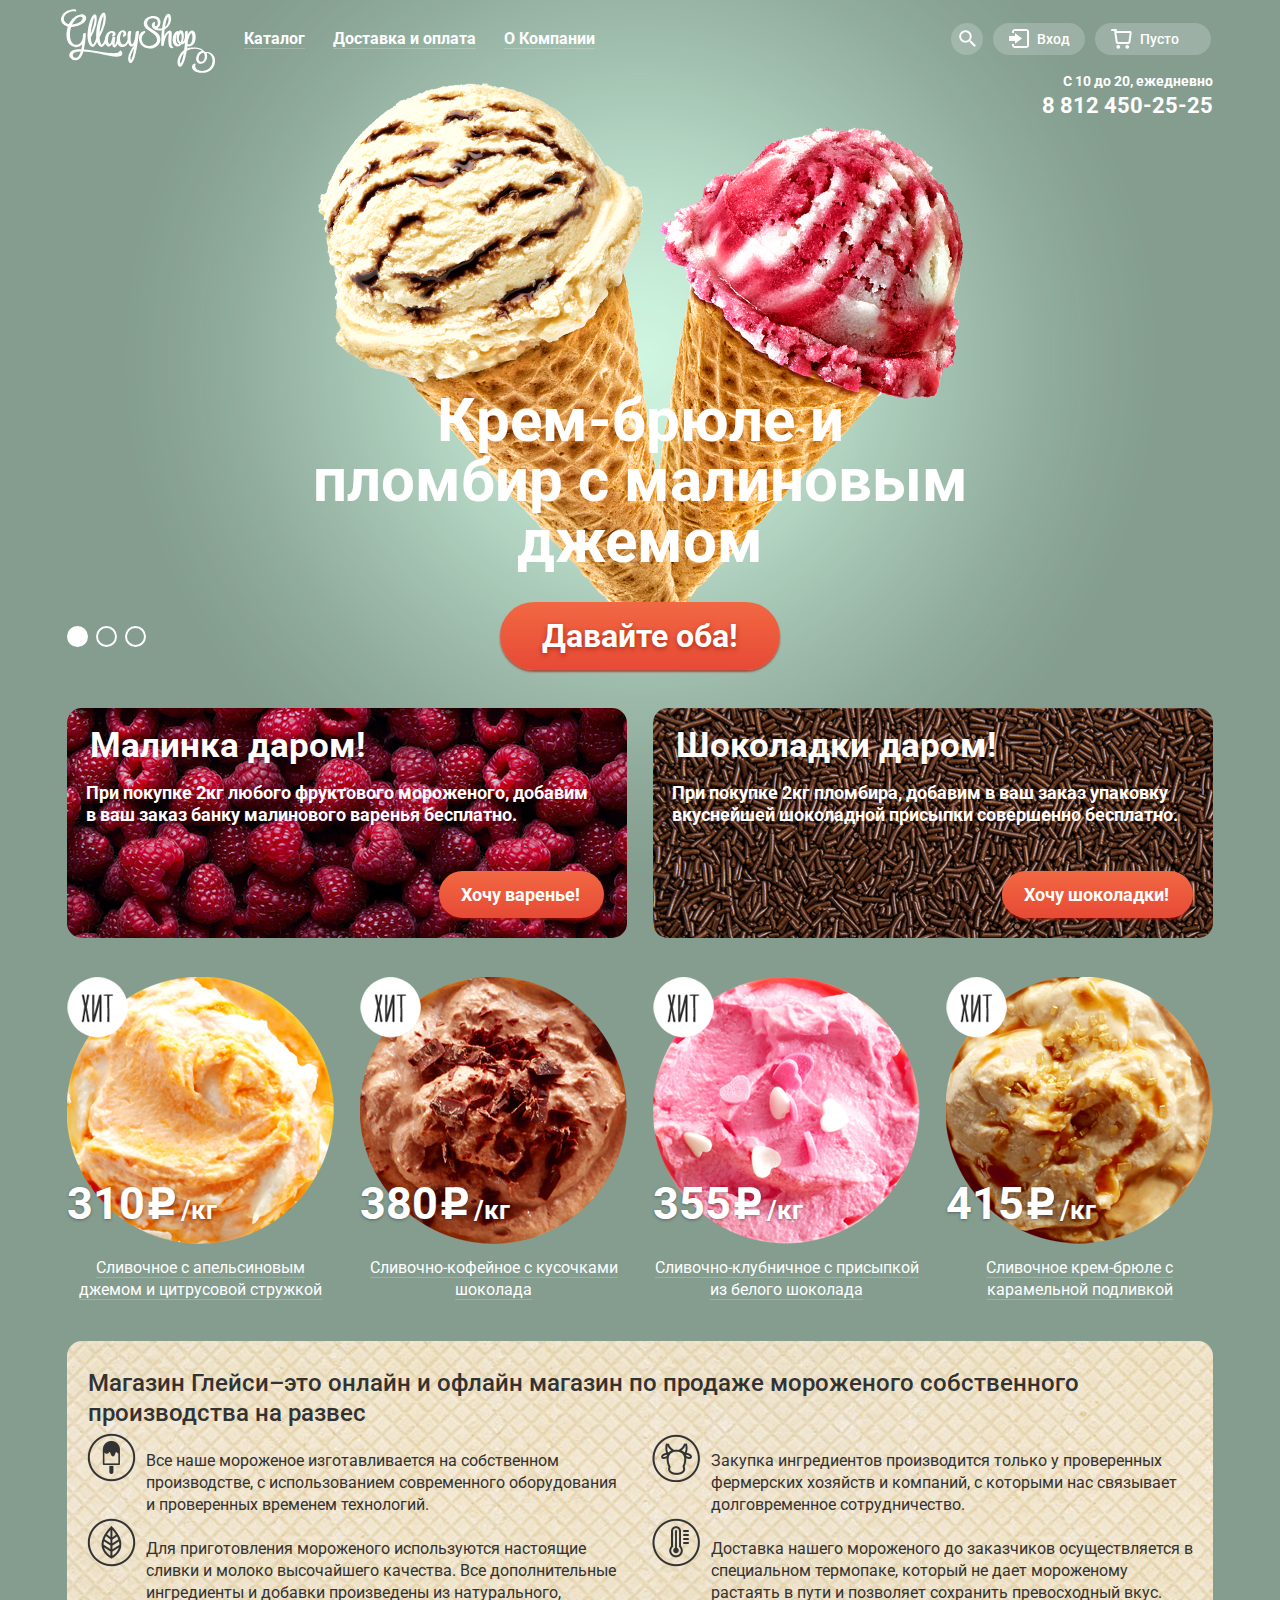
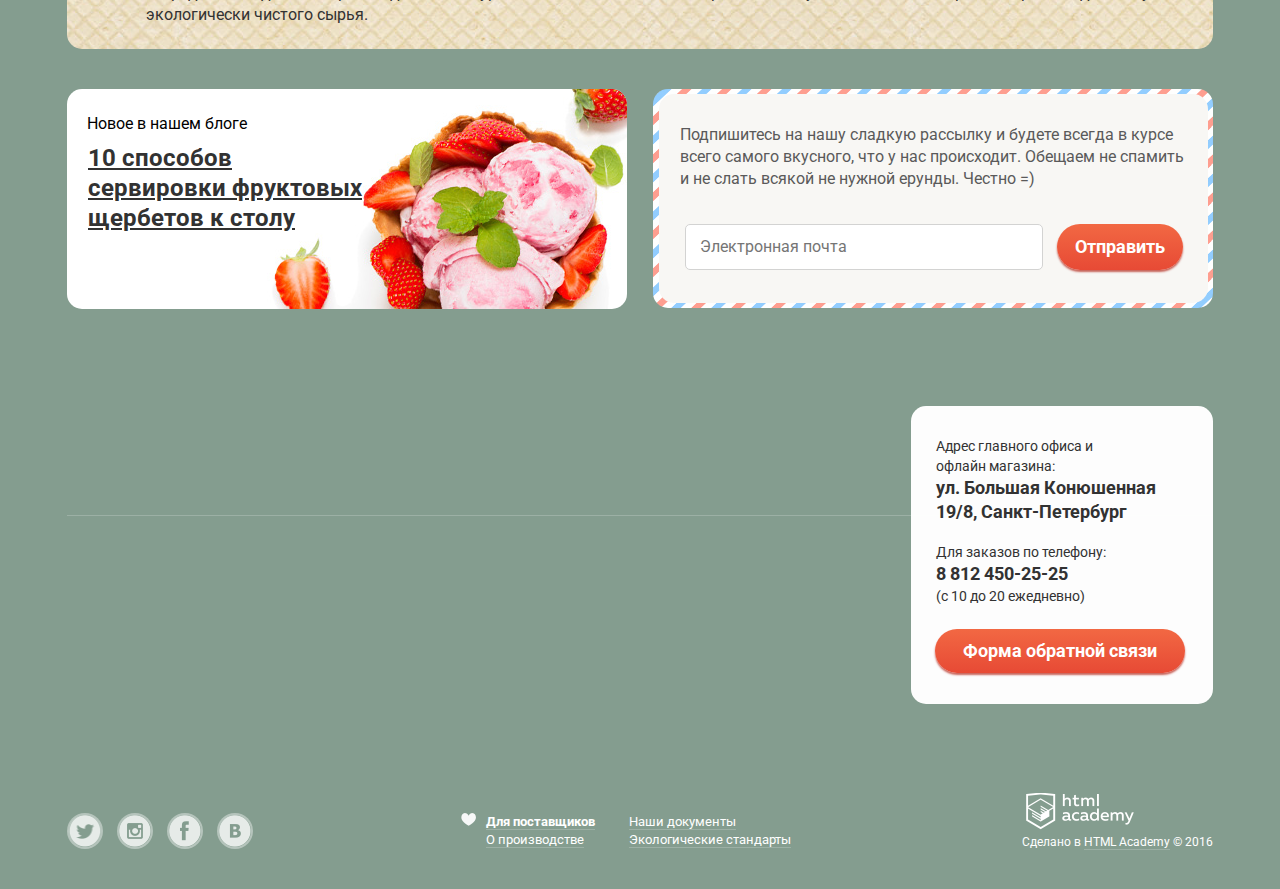
==== commit 928e157c: "минификация, анимация и селектор" ====
--- a/index.html
+++ b/index.html
@@ -5,7 +5,7 @@
 	<meta name="format-detection" content="telephone=no">
 	<link href="https://fonts.googleapis.com/css?family=Roboto:400,500,700&amp;subset=cyrillic" rel="stylesheet">
 	<link rel="stylesheet" href="css/normalize.css">
-	<link rel="stylesheet" href="css/style.css">
+	<link rel="stylesheet" href="css/style.min.css">
 	<title>Gllacy Shop</title>
 </head>
 <body>
@@ -18,7 +18,7 @@
 				<img class="logo" src="img/img-logo.svg" width="153" height="64" alt="Логотип">
 				<nav class="main-menu">
 					<ul class="top-menu">
-						<li>
+						<li class="top-menu-item">
 							<a href="#" class="menu-item">Каталог</a>
 							<ul class="sub-menu">
 								<li>
@@ -38,10 +38,10 @@
 								</li>
 							</ul>
 						</li>
-						<li>
+						<li class="top-menu-item">
 							<a href="#" class="menu-item">Доставка и оплата</a>
 						</li>
-						<li>
+						<li class="top-menu-item">
 							<a href="#" class="menu-item">О Компании</a>
 						</li>
 					</ul>
@@ -206,6 +206,6 @@
 		</form>
 		<div class="overlay"></div>
 	</div>
-	<script src="js/script.js"></script>
+	<script src="js/script.min.js"></script>
 </body>
 </html>--- a/css/style.min.css
+++ b/css/style.min.css
@@ -0,0 +1 @@
+a,body{color:#fff}body{min-width:1200px;margin:0;padding:0;font-size:16px;line-height:22px;background-color:#849d8f}a{text-decoration:none;border-bottom:1px solid rgba(255,255,255,.2)}body>input[type=radio]{display:none}h1,h2{font-size:35px;line-height:41px;font-weight:700}.btn,body,input,textarea{font-family:"Roboto","Arial",sans-serif}input,textarea{padding:0;border-width:1px;border-style:solid;border-color:#d3d3d2}.btn{display:inline-block;vertical-align:top;color:#fff;text-decoration:none;text-shadow:0 2px 5px rgba(160,32,11,.76);background:#f26843;background:-moz-linear-gradient(top,#f26843 0%,#e74a35 100%);background:-webkit-linear-gradient(top,#f26843 0%,#e74a35 100%);background:linear-gradient(to bottom,#f26843 0%,#e74a35 100%);border-radius:100px;box-shadow:0 2px 2px rgba(172,16,0,.64);border-bottom:none}.btn:hover{background:-moz-linear-gradient(top,#f58669 0%,#ec6f5e 100%);background:-webkit-linear-gradient(top,#f58669 0%,#ec6f5e 100%);background:linear-gradient(to bottom,#f58669 0%,#ec6f5e 100%);box-shadow:0 2px 2px #ac1000}.btn:active{background:-moz-linear-gradient(top,#d84732 0%,#e1613e 100%);background:-webkit-linear-gradient(top,#d84732 0%,#e1613e 100%);background:linear-gradient(to bottom,#d84732 0%,#e1613e 100%);box-shadow:inset 0 2px 2px #ac1000}.send-btn:focus{outline-width:0}.clearfix::after{content:"";display:table;clear:both}.container{position:relative;width:1146px;margin:0 auto;padding:0 27px}.site-wrapper{background:#849d8f url(../img/img-mainphoto-1.png) no-repeat top center;transition:background-image .5s ease,background-color .5s ease}.site-wrapper:after,.site-wrapper:before{content:"";visibility:hidden}.site-wrapper:before{background-image:url(../img/img-mainphoto-2.png) no-repeat top center}.site-wrapper:after{background-image:url(../img/img-mainphoto-3.png) no-repeat top center}.slider{position:relative;padding-top:270px;text-align:center;color:#fff;font-size:18px;line-height:1.2}.slide{display:none}.slide-title{width:670px;padding-top:46px;margin:0 auto 30px;font-weight:700;font-size:60px;line-height:60.35px}.slide-btn{padding:12px 42px;font-weight:700;font-size:32px;line-height:44px}.slider-controls label{display:inline-block;width:17px;height:17px;margin-right:8px;vertical-align:top;background-color:transparent;border:2px solid #fff;border-radius:50%;cursor:pointer}.slider-controls{position:absolute;bottom:23px;z-index:20;font-size:0}.slider-controls label:hover{border:2px solid #fff;background-color:rgba(255,255,255,.5)}#btn-1:checked~.site-wrapper #slide1,#btn-2:checked~.site-wrapper #slide2,#btn-3:checked~.site-wrapper #slide3{display:block}#btn-1:checked~.site-wrapper{background-color:#849d8f;background-image:url(../img/img-mainphoto-1.png)}#btn-2:checked~.site-wrapper{background-color:#8996a6;background-image:url(../img/img-mainphoto-2.png)}#btn-3:checked~.site-wrapper{background-color:#9d8b84;background-image:url(../img/img-mainphoto-3.png)}#btn-1:checked~.site-wrapper label[for=btn-1],#btn-2:checked~.site-wrapper label[for=btn-2],#btn-3:checked~.site-wrapper label[for=btn-3]{background-color:#fff}.logo{float:left;width:154px;padding-top:9px;margin-left:-6px}.main-menu{float:left;width:582px;font-weight:700}.main-menu ul{margin-top:24px;margin-left:17px;padding:0;list-style:none}.main-menu .menu-item,.main-menu li{display:inline-block;position:relative}.top-menu>li{padding-bottom:5px}.main-menu .menu-item{font-size:16px;line-height:18px;white-space:nowrap;vertical-align:top}.main-menu a{color:#fff;padding:6px 12px;border-bottom:none}.menu-item:hover{border-radius:20px;background:#f8f7f4;color:#333;text-decoration:none}.menu-item:active{box-shadow:inset 0 2px 1px 1px #696969}.menu-item::after{content:"";position:absolute;height:1px;background:rgba(255,255,255,.2);bottom:5px;left:12px;right:12px}.main-menu .sub-menu{position:absolute;overflow:hidden;left:-10px;top:35px;z-index:10;margin:0;padding:0;list-style:none;background:#f8f7f4;border-radius:5px;display:none;box-shadow:0 20px 20px 0 rgba(0,0,0,.4)}.basket:hover .full-basket-table,.main-menu a,.search:hover .form,.top-menu-item:hover .sub-menu,.user-block:hover .form{display:block}.main-menu .active{border-radius:20px;background:#d07058;color:#fff;padding:6px 13px 6px 14px}.active::after{content:"";position:absolute;height:0}.sub-menu a,.sub-menu li{display:block;font-size:14px;line-height:16px}.sub-menu li{text-decoration:none;font-weight:400}.sub-menu a{color:#333;width:109px;padding-top:9px;padding-bottom:10px;padding-left:21px}.sub-menu li:first-child{font-weight:700}.sub-menu li:first-child::after{content:"";position:absolute;height:1px;background:#d1d0ce;left:6px;right:6px}.sub-menu a:hover{background:#fbded7}.sub-menu a:active{background:#f6b5a5}.search,.userbar{float:right;width:267px;position:relative}.userbar a{border-bottom:none}.search{float:left;width:32px;margin-left:5px;margin-top:23px;margin-right:10px;padding-bottom:5px}.search-button{display:block;width:32px;height:32px;background-color:rgba(255,255,255,.2);border-radius:50%;background-image:url(../img/sprite.png);background-position:-12px -614px;text-decoration:none}.search-button:hover{background-color:#f8f7f4;background-position:-12px -651px}.search .form{background:#f8f7f4;box-shadow:0 20px 20px 0 rgba(0,0,0,.4);position:absolute;width:341px;right:0;top:37px;border-radius:5px;z-index:25;display:none}.search input[type=text]{font-size:14px;width:279px;line-height:24px;padding:10px 15px 12px;margin:20px 15px;border-radius:5px}.user-block{float:left;width:92px;margin-top:23px;padding-bottom:5px;margin-right:10px}.login{position:relative;display:inline-block;vertical-align:middle;width:32px;font-size:14px;line-height:16px;font-weight:500;padding:8px 16px 8px 44px;background-color:rgba(255,255,255,.2);border-radius:20px}.basket-button::before,.full-basket::before,.login::before{content:"";position:absolute;top:6px;left:16px;width:21px;height:20px;background:url(../img/sprite.png);background-position:-20px -485px}.login:hover{background-color:#f8f7f4;color:#323232}.login:hover::before{background:url(../img/sprite.png);background-position:-20px -524px}.user-block .form{background:#f8f7f4;position:absolute;width:278px;right:131px;top:60px;border-radius:5px;z-index:25;display:none;padding:20px 17px 20px 19px;box-shadow:0 20px 20px 0 rgba(0,0,0,.4)}.enter-btn{float:left;width:100px;font-size:18px;line-height:24px;font-weight:700;border:0;margin-right:15px;padding:12px 25px;cursor:pointer;text-shadow:none}.user-block input{margin-bottom:20px}.user-block input[type=email],.user-block input[type=password]{font-size:14px;width:241px;line-height:24px;padding:10px 15px 12px;border-radius:5px}.user-block-option a{display:block;float:right;color:#323232;font-size:13px;line-height:24px;width:143px;text-decoration:underline}.user-block-option a:hover{color:#e84d37}.basket{float:left;width:117px;margin-top:23px;padding-bottom:5px}.basket-button{position:relative;display:inline-block;vertical-align:middle;width:38px;font-size:14px;line-height:16px;font-weight:500;padding:8px 33px 8px 45px;background-color:rgba(255,255,255,.2);border-radius:20px}.basket-button::before,.full-basket::before{background-position:-20px -228px}.basket-button:hover::before{background-position:-20px -268px}.basket-button:hover,.full-basket{background-color:#f8f7f4;color:#323232}.full-basket{position:relative;display:inline-block;vertical-align:middle;width:58px;font-size:14px;line-height:16px;padding:8px 16px 8px 44px;background-color:#fff;border-radius:20px}.full-basket::before{background-position:-20px -360px}.full-basket-table{display:none;position:absolute;z-index:10;background:#f8f7f4;width:540px;right:0;top:60px;color:#323232;border-radius:10px;box-shadow:0 20px 20px 0 rgba(0,0,0,.4)}.checkout p,td{vertical-align:top}td{padding:0}.checkout{text-align:left;padding:20px;width:540px;min-height:140px}.checkout img{margin-left:14px}.checkout p{font-size:13px;line-height:16px;font-weight:400;width:246px;margin-left:13px;margin-top:0}.checkout input[type=checkbox]{display:none}.table-checkbox input[type=checkbox]+.checkbox-indicator{position:absolute;left:17px;width:10px;height:11px;border:none;cursor:pointer}.table-checkbox input[type=checkbox]:checked+.checkbox-indicator::after,.table-checkbox input[type=checkbox]:checked+.checkbox-indicator::before{content:"";position:absolute;top:5px;left:-2.5px;width:15px;height:2px;background-color:#000}.table-checkbox input[type=checkbox]:checked+.checkbox-indicator::before{transform:rotate(45deg)}.table-checkbox input[type=checkbox]:checked+.checkbox-indicator::after{transform:rotate(-45deg)}.constanta{color:#a6a6a5}.total{text-align:right;font-size:15px;line-height:18px;font-weight:700;margin:0 14px 0 0}.checkout-btn{font-weight:700;float:right;margin:13px 14px 19px;padding:14px 15px;font-size:18px;line-height:24px;text-shadow:none}table::after{content:"";position:absolute;z-index:10;height:1px;background:#cacac7;left:20px;right:20px}.worktime{position:absolute;top:51px;right:0;width:267px;font-size:14px;margin-top:22px;text-align:right}.breadcrumbs li,.phone,.time{line-height:16px;font-weight:700}.phone{margin-top:5px;font-size:22px;line-height:24px}.breadcrumbs li{display:inline-block;vertical-align:top;margin-right:8px;font-size:14px;font-weight:400}.breadcrumbs{margin-top:26px;margin-bottom:0;list-style:none;padding:0}.current a{border:none}.breadcrumbs-item::after{content:"»";display:inline-block;cursor:default;padding-left:8px}.breadcrumbs a:hover{color:#ffbc9e;border-color:#ffbc9e}.filters{margin-bottom:34px}.content h1{margin-bottom:26px;margin-top:0}.sorting{display:inline-block;margin-right:16px}.fatness p,.sorting p{margin:0 0 0 16px;font-size:14px;line-height:16px;font-weight:500}.sorting-style{text-transform:lowercase;color:#fff;background:rgba(255,255,255,.2);border-radius:25px;border:none;padding:9px 16px;width:195px;margin-top:6px}.sorting-style:hover{background:#fff;color:#323232}.filter-range{display:inline-block;vertical-align:top;width:220px}.filter-range-title{margin-left:10px;font-size:14px;line-height:16px;font-weight:500}.range-controls{position:relative;padding:18px 15px;background:rgba(255,255,255,.2);border-radius:25px;margin-top:6px}.range-controls .scale{background:rgba(255,255,255,.3)}.range-controls .bar,.range-toggle{width:80%;height:2px;background:#fff}.range-toggle{position:absolute;top:8px;width:20px;height:20px;border-radius:50%;cursor:pointer}.range-toggle:hover{width:22px;height:22px}.range-toggle-min{left:20%}.range-toggle-max{left:70%}.fatness{display:inline-block;vertical-align:top}.fatness p{margin:0 0 0 30px}.fatness-style{width:382px;margin-left:15px;margin-top:6px;padding:10px 16px;background:rgba(255,255,255,.2);border-radius:25px;font-size:16px;line-height:18px;font-weight:500}.fatness-style label{cursor:pointer;margin-right:19px}.fatness-style label:last-child,.toping-style label:last-child{margin-right:0}.fatness-style input{cursor:pointer;margin-right:10px}.toping{display:inline-block;vertical-align:top;width:702px}.toping p{margin:17px 0 0 16px;font-size:14px;line-height:16px;font-weight:500}.apply,.toping-style{margin-top:8px;padding:10px 16px;background:rgba(255,255,255,.2);border-radius:25px;font-size:16px;line-height:18px;font-weight:500}.toping-style label{cursor:pointer;margin-right:21px}.toping-style input{cursor:pointer;margin-right:11px}.apply{cursor:pointer;display:inline-block;width:144px;margin-top:41px;margin-left:14px;color:#fff;border:2px solid #fff;padding:8px 27px}.apply:hover{background:#fff;color:#323232}.apply:active{box-shadow:inset 0 2px 1px 1px #696969}.banners{width:560px;margin-top:38px;margin-bottom:39px;border-radius:15px}.banners h2{margin:0;padding-top:17px;padding-left:23px}.banners .btn,.banners p{font-size:18px;font-weight:700}.banners p{margin:0;padding-top:16px;padding-left:19px;padding-right:28px;line-height:22px}.banners .btn{line-height:24px;margin-top:45px;margin-bottom:20px;padding:12px 24px 11px 22px;text-shadow:none}.raspberries{float:left;background:#d03641 url(../img/bg-raspberry.jpg) no-repeat;background-position:-50px -100px}.rasp-btn{margin-left:372px}.chocolate{float:right;background:#b95b32 url(../img/bg-chocolate.jpg) no-repeat}.choco-btn{margin-left:349px}.goods .item{display:inline-block;position:relative;width:267px;vertical-align:top;margin-right:26px;margin-bottom:40px;z-index:5;text-align:center}.goods .item:hover{z-index:6}.goods .item:hover::before,.item:hover .btn{display:block}.item img{position:relative;margin-bottom:7px}.goods .item::before{display:none;content:"";position:absolute;background:rgba(255,255,255,.6);box-shadow:0 20px 20px 0 rgba(0,0,0,.4);opacity:.3;top:-6px;bottom:-86px;left:-13px;right:-13px}.goods .item:nth-child(4n){margin-right:0}.hit::after{content:"";position:absolute;left:0;top:0;width:61px;height:61px;background:url(../img/img-hit.png) no-repeat;z-index:10}.item .price,.item .ruble{position:absolute;z-index:15}.item .price{font-weight:700;text-align:left;text-shadow:0 1px 3px rgba(49,50,53,.5);left:0;font-size:45px;top:216px}.item .ruble{font-size:0;top:-7px;left:80px;width:32px;height:37px;background:url(../img/icon-rub.svg) no-repeat}.weight{font-size:26px;margin-left:36px}span+a:hover{color:#ffbc9e;border-bottom:1px solid rgba(255,188,158,.2)}.btn-quick-view{display:none;position:absolute;left:50%;bottom:-65px;margin-left:-100px;font-size:18px;line-height:24px;font-weight:700;padding:14px 17px;text-shadow:none}.item:hover a{border:none}.shop{width:1146px;background:#fff9cb url(../img/bg-waffle.jpg);border-radius:15px;margin-bottom:40px}.blog a,.shop h2,.technology{color:#323232;font-size:24px;line-height:30px;padding-left:21px}.shop h2{margin:0;padding-top:27px;font-weight:500}.technology{position:relative;font-size:16px;line-height:22px;font-weight:400;display:inline-block;vertical-align:top;width:482px;padding-left:79px}.technology p{margin:22px 0 0}.picture::before{content:"";position:absolute;width:49px;height:49px;background:url(../img/sprite.png)}.icecream::before{top:5px;left:20px;background-position:-20px -764px}.leaf::before{top:90px;left:20px;background-position:-20px -833px}.cow::before{top:5px;left:20px;background-position:-20px -694px}.termometr::before{top:90px;left:20px;background-position:-20px -902px}p.leaf,p.termometr{padding-bottom:23px}.blog,.subscribe{width:560px;border-radius:15px}.blog{color:#000;min-height:220px;margin-right:26px;background:#ead8e9 url(../img/bg-blog.jpg) no-repeat;float:left}.blog p{margin:0;padding-top:24px;padding-left:20px}.blog a{display:block;width:283px;font-weight:700;text-decoration:underline;border:none;margin-top:8px}.blog a:hover{color:#e84d37}.subscribe{float:right;margin-bottom:40px;background:url(../img/bg-subscribe.jpg)}.subscribe-wrapper{background:#f8f7f4;margin:5px 5px 5px 6px;border-radius:15px}.subscribe p{line-height:22px;color:#5a5a5a;margin:0;padding:30px 21px 34px}.subscribe form{padding:0 20px 33px 26px}.subscribe-wrapper input[type=email]{font-size:16px;line-height:24px;width:328px;padding:10px 14px;border-radius:5px;margin-right:10px}.send-btn{font-size:18px;line-height:24px;font-weight:700;border:0;padding:11px 18px;cursor:pointer;text-shadow:none}.map{position:relative;width:100%;margin:0 auto 17px}.feedback{position:absolute;width:302px;top:-395px;right:27px;background:rgba(255,255,255,.98);color:#323232;border-radius:15px}.feedback .pickup,.feedback p{width:221px;font-size:14px;line-height:20px;margin:0;padding-top:30px;padding-left:25px}.feedback .pickup{width:175px;padding-top:18px}.feedback b,.feedback-btn{font-size:18px;line-height:24px}.feedback-btn{font-weight:700;margin:23px 24px 31px;padding:10px 28px;text-shadow:none}.feedback-form,.overlay{display:none;position:fixed}.feedback-form{padding-top:22px;padding-left:24px;margin-left:-239px;color:#323232;background:#f8f7f4;border-radius:15px;box-sizing:border-box;top:100px;z-index:110;left:50%;width:477px}.overlay{top:0;left:0;z-index:100;width:100%;height:100%;background:rgba(0,0,0,.5)}.feedback-form-show{display:block;animation:boom .5s}.overlay-show{display:block}@keyframes boom{0%{transform:translateY(-1200px)}70%{transform:translateY(30px)}90%{transform:translateY(-10px)}to{transform:translateY(0)}}.feedback-form-close{position:absolute;top:15px;right:15px;width:18px;height:17px;font-size:0;border:0;background:#f8f7f4;cursor:pointer}.feedback-form h2{font-size:24px;line-height:28px;margin:0 0 23px}.feedback-form-close::after,.feedback-form-close::before{content:"";position:absolute;top:7px;right:-3px;width:24px;height:3px;background-color:#060606;border-radius:1px}.feedback-form-close::before{transform:rotate(45deg)}.feedback-form-close::after{transform:rotate(-45deg)}.feedback-form input[type=email],.feedback-form input[type=text],.feedback-form textarea{font-size:16px;line-height:24px;padding:11px 14px;border-radius:5px}.feedback-form input{width:237px;margin-bottom:20px}.feedback-form textarea{width:399px;height:155px}.send-feedback-btn{font-size:18px;line-height:24px;font-weight:700;float:right;width:139px;padding:11px 24px 13px;border:0;cursor:pointer;margin:24px 24px 27px 0;text-shadow:none}.pagination{float:right;padding:0;margin:35px 0 57px}.pagination a{display:inline-block;line-height:26px;color:#fff;float:left;width:27px;height:26px;text-decoration:none;border:none;text-align:center}.pagination a:hover{background:rgba(255,255,255,.3);border-radius:50%}a.current-page{color:#323232;background:#fff;border-radius:50%}.disabled{cursor:default;opacity:.5}.pagination .disabled:hover{background:0 0}.goods::after{content:"";position:absolute;top:1445px;height:1px;background:rgba(255,255,255,.2);width:1146px;left:27px}.main-footer{padding-top:12px;padding-bottom:30px}.footer-social{float:left;width:267px;margin-right:27px}.footer-info{position:relative;font-size:13px;line-height:18px;float:left;display:inline-block;vertical-align:top;padding-left:125px;width:455px}.footer-copyright a:hover,.footer-info a:hover{color:#ffbc9e;border-bottom:1px solid rgba(255,188,158,.2)}.footer-copyright::before,.heart::before{content:"";position:absolute;left:100px;width:15px;height:13px;background:url(../img/sprite.png);background-position:-20px -400px}.regulations{float:left;width:117px}.about-production{float:left;width:170px;margin-left:26px}.footer-copyright{position:relative;top:20px;float:right;width:267px;font-size:12px;line-height:18px;text-align:right;vertical-align:bottom}.footer-copyright::before{top:-40px;left:80px;width:108px;height:38px;background-position:-20px -564px}.social-btn{display:inline-block;width:32px;height:32px;margin-right:10px;margin-bottom:10px;font-size:0;text-decoration:none;vertical-align:top;background:url(../img/sprite.png) no-repeat;opacity:.8;border-radius:50%;border:2px solid rgba(255,255,255,.5)}.social-btn-tw{background-position:-10.5px -114px}.social-btn-inst{background-position:-10px -62px}.social-btn-fb{background-position:-10px -10px}.social-btn-vk{background-position:-10px -166px}.social-btn:hover{opacity:1}.social-btn:active{box-shadow:inset 0 2px 1px 1px #888}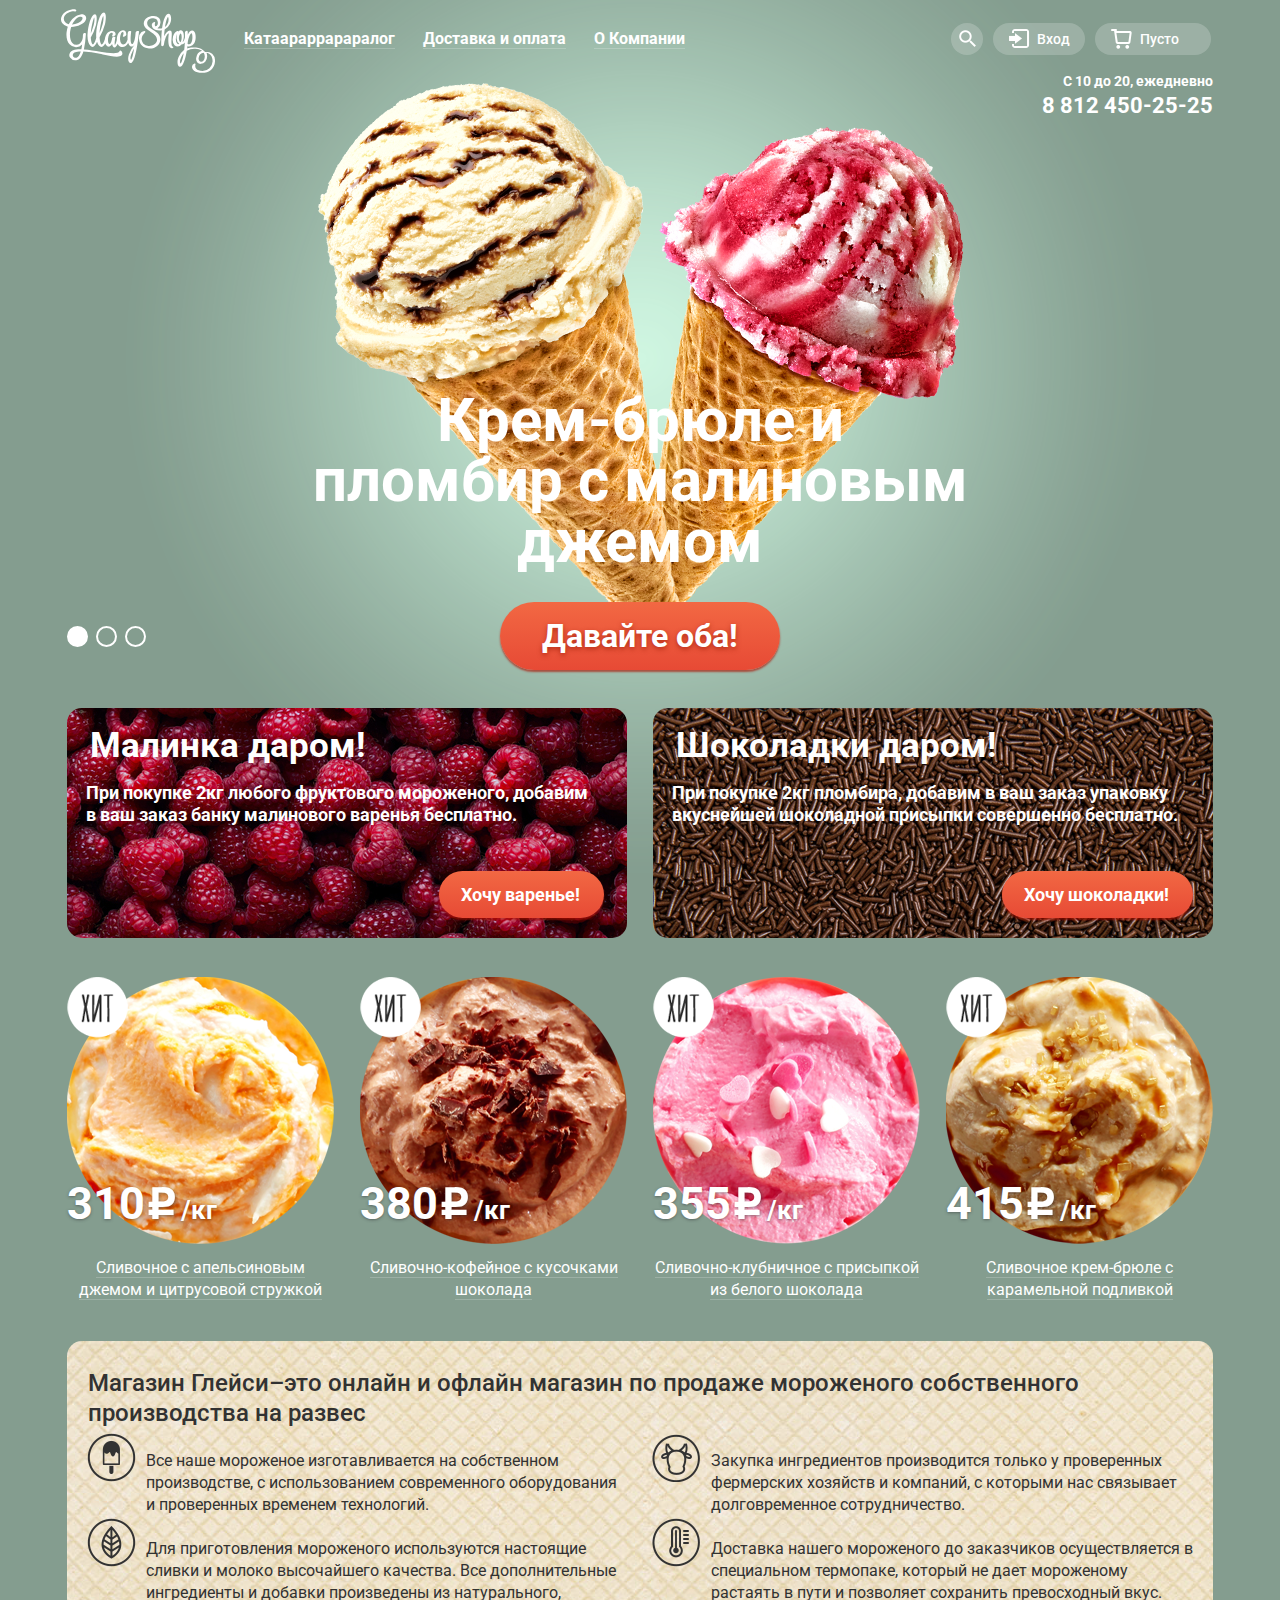
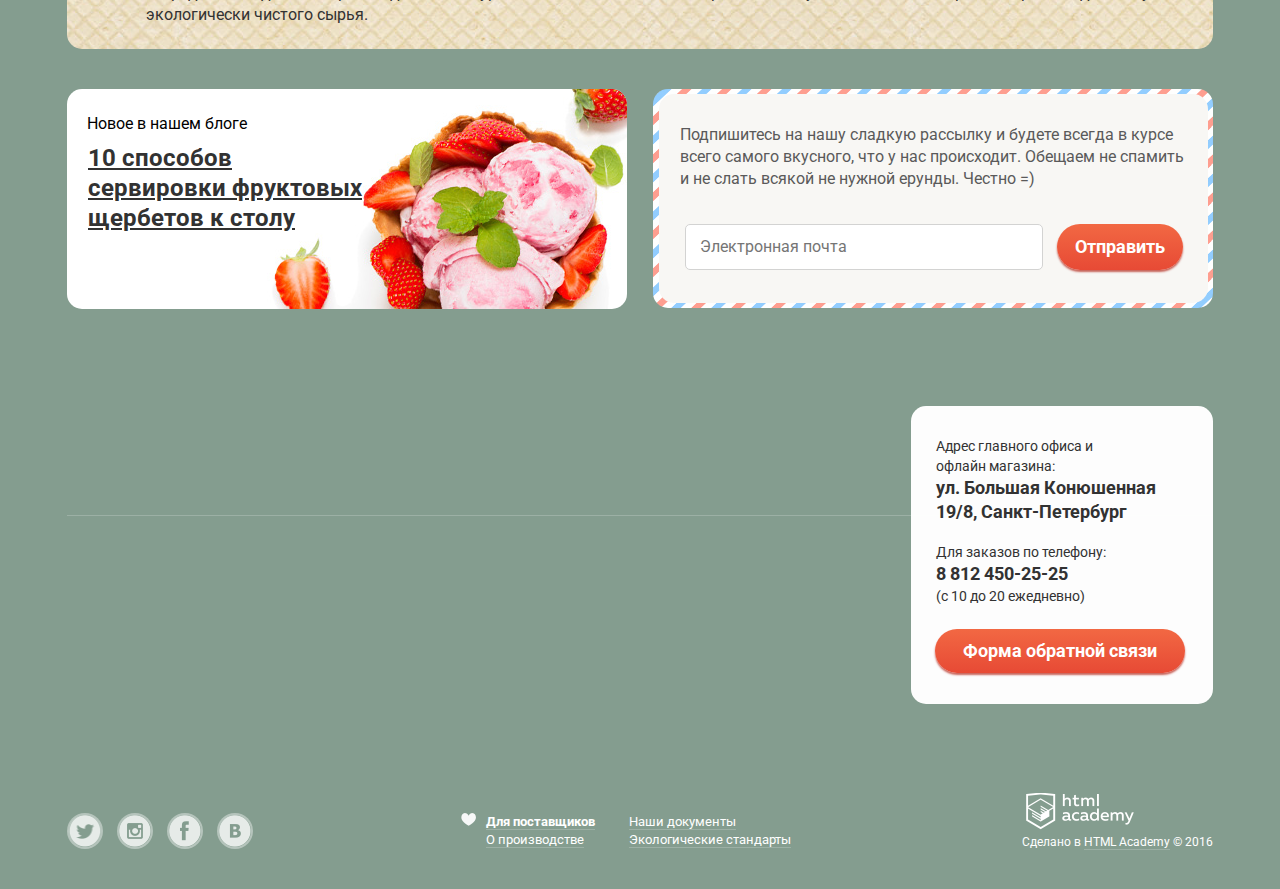
==== commit cedda7a9: "чутка поправил" ====
--- a/index.html
+++ b/index.html
@@ -19,7 +19,8 @@
 				<nav class="main-menu">
 					<ul class="top-menu">
 						<li class="top-menu-item">
-							<a href="#" class="menu-item">Каталог</a>
+							<!--пробовал заново учиться комитить-->
+							<a href="#" class="menu-item">Катаараррараралог</a>
 							<ul class="sub-menu">
 								<li>
 									<a href="#">Новинки</a>
--- a/css/style.min.css
+++ b/css/style.min.css
@@ -1 +1 @@
-a,body{color:#fff}body{min-width:1200px;margin:0;padding:0;font-size:16px;line-height:22px;background-color:#849d8f}a{text-decoration:none;border-bottom:1px solid rgba(255,255,255,.2)}body>input[type=radio]{display:none}h1,h2{font-size:35px;line-height:41px;font-weight:700}.btn,body,input,textarea{font-family:"Roboto","Arial",sans-serif}input,textarea{padding:0;border-width:1px;border-style:solid;border-color:#d3d3d2}.btn{display:inline-block;vertical-align:top;color:#fff;text-decoration:none;text-shadow:0 2px 5px rgba(160,32,11,.76);background:#f26843;background:-moz-linear-gradient(top,#f26843 0%,#e74a35 100%);background:-webkit-linear-gradient(top,#f26843 0%,#e74a35 100%);background:linear-gradient(to bottom,#f26843 0%,#e74a35 100%);border-radius:100px;box-shadow:0 2px 2px rgba(172,16,0,.64);border-bottom:none}.btn:hover{background:-moz-linear-gradient(top,#f58669 0%,#ec6f5e 100%);background:-webkit-linear-gradient(top,#f58669 0%,#ec6f5e 100%);background:linear-gradient(to bottom,#f58669 0%,#ec6f5e 100%);box-shadow:0 2px 2px #ac1000}.btn:active{background:-moz-linear-gradient(top,#d84732 0%,#e1613e 100%);background:-webkit-linear-gradient(top,#d84732 0%,#e1613e 100%);background:linear-gradient(to bottom,#d84732 0%,#e1613e 100%);box-shadow:inset 0 2px 2px #ac1000}.send-btn:focus{outline-width:0}.clearfix::after{content:"";display:table;clear:both}.container{position:relative;width:1146px;margin:0 auto;padding:0 27px}.site-wrapper{background:#849d8f url(../img/img-mainphoto-1.png) no-repeat top center;transition:background-image .5s ease,background-color .5s ease}.site-wrapper:after,.site-wrapper:before{content:"";visibility:hidden}.site-wrapper:before{background-image:url(../img/img-mainphoto-2.png) no-repeat top center}.site-wrapper:after{background-image:url(../img/img-mainphoto-3.png) no-repeat top center}.slider{position:relative;padding-top:270px;text-align:center;color:#fff;font-size:18px;line-height:1.2}.slide{display:none}.slide-title{width:670px;padding-top:46px;margin:0 auto 30px;font-weight:700;font-size:60px;line-height:60.35px}.slide-btn{padding:12px 42px;font-weight:700;font-size:32px;line-height:44px}.slider-controls label{display:inline-block;width:17px;height:17px;margin-right:8px;vertical-align:top;background-color:transparent;border:2px solid #fff;border-radius:50%;cursor:pointer}.slider-controls{position:absolute;bottom:23px;z-index:20;font-size:0}.slider-controls label:hover{border:2px solid #fff;background-color:rgba(255,255,255,.5)}#btn-1:checked~.site-wrapper #slide1,#btn-2:checked~.site-wrapper #slide2,#btn-3:checked~.site-wrapper #slide3{display:block}#btn-1:checked~.site-wrapper{background-color:#849d8f;background-image:url(../img/img-mainphoto-1.png)}#btn-2:checked~.site-wrapper{background-color:#8996a6;background-image:url(../img/img-mainphoto-2.png)}#btn-3:checked~.site-wrapper{background-color:#9d8b84;background-image:url(../img/img-mainphoto-3.png)}#btn-1:checked~.site-wrapper label[for=btn-1],#btn-2:checked~.site-wrapper label[for=btn-2],#btn-3:checked~.site-wrapper label[for=btn-3]{background-color:#fff}.logo{float:left;width:154px;padding-top:9px;margin-left:-6px}.main-menu{float:left;width:582px;font-weight:700}.main-menu ul{margin-top:24px;margin-left:17px;padding:0;list-style:none}.main-menu .menu-item,.main-menu li{display:inline-block;position:relative}.top-menu>li{padding-bottom:5px}.main-menu .menu-item{font-size:16px;line-height:18px;white-space:nowrap;vertical-align:top}.main-menu a{color:#fff;padding:6px 12px;border-bottom:none}.menu-item:hover{border-radius:20px;background:#f8f7f4;color:#333;text-decoration:none}.menu-item:active{box-shadow:inset 0 2px 1px 1px #696969}.menu-item::after{content:"";position:absolute;height:1px;background:rgba(255,255,255,.2);bottom:5px;left:12px;right:12px}.main-menu .sub-menu{position:absolute;overflow:hidden;left:-10px;top:35px;z-index:10;margin:0;padding:0;list-style:none;background:#f8f7f4;border-radius:5px;display:none;box-shadow:0 20px 20px 0 rgba(0,0,0,.4)}.basket:hover .full-basket-table,.main-menu a,.search:hover .form,.top-menu-item:hover .sub-menu,.user-block:hover .form{display:block}.main-menu .active{border-radius:20px;background:#d07058;color:#fff;padding:6px 13px 6px 14px}.active::after{content:"";position:absolute;height:0}.sub-menu a,.sub-menu li{display:block;font-size:14px;line-height:16px}.sub-menu li{text-decoration:none;font-weight:400}.sub-menu a{color:#333;width:109px;padding-top:9px;padding-bottom:10px;padding-left:21px}.sub-menu li:first-child{font-weight:700}.sub-menu li:first-child::after{content:"";position:absolute;height:1px;background:#d1d0ce;left:6px;right:6px}.sub-menu a:hover{background:#fbded7}.sub-menu a:active{background:#f6b5a5}.search,.userbar{float:right;width:267px;position:relative}.userbar a{border-bottom:none}.search{float:left;width:32px;margin-left:5px;margin-top:23px;margin-right:10px;padding-bottom:5px}.search-button{display:block;width:32px;height:32px;background-color:rgba(255,255,255,.2);border-radius:50%;background-image:url(../img/sprite.png);background-position:-12px -614px;text-decoration:none}.search-button:hover{background-color:#f8f7f4;background-position:-12px -651px}.search .form{background:#f8f7f4;box-shadow:0 20px 20px 0 rgba(0,0,0,.4);position:absolute;width:341px;right:0;top:37px;border-radius:5px;z-index:25;display:none}.search input[type=text]{font-size:14px;width:279px;line-height:24px;padding:10px 15px 12px;margin:20px 15px;border-radius:5px}.user-block{float:left;width:92px;margin-top:23px;padding-bottom:5px;margin-right:10px}.login{position:relative;display:inline-block;vertical-align:middle;width:32px;font-size:14px;line-height:16px;font-weight:500;padding:8px 16px 8px 44px;background-color:rgba(255,255,255,.2);border-radius:20px}.basket-button::before,.full-basket::before,.login::before{content:"";position:absolute;top:6px;left:16px;width:21px;height:20px;background:url(../img/sprite.png);background-position:-20px -485px}.login:hover{background-color:#f8f7f4;color:#323232}.login:hover::before{background:url(../img/sprite.png);background-position:-20px -524px}.user-block .form{background:#f8f7f4;position:absolute;width:278px;right:131px;top:60px;border-radius:5px;z-index:25;display:none;padding:20px 17px 20px 19px;box-shadow:0 20px 20px 0 rgba(0,0,0,.4)}.enter-btn{float:left;width:100px;font-size:18px;line-height:24px;font-weight:700;border:0;margin-right:15px;padding:12px 25px;cursor:pointer;text-shadow:none}.user-block input{margin-bottom:20px}.user-block input[type=email],.user-block input[type=password]{font-size:14px;width:241px;line-height:24px;padding:10px 15px 12px;border-radius:5px}.user-block-option a{display:block;float:right;color:#323232;font-size:13px;line-height:24px;width:143px;text-decoration:underline}.user-block-option a:hover{color:#e84d37}.basket{float:left;width:117px;margin-top:23px;padding-bottom:5px}.basket-button{position:relative;display:inline-block;vertical-align:middle;width:38px;font-size:14px;line-height:16px;font-weight:500;padding:8px 33px 8px 45px;background-color:rgba(255,255,255,.2);border-radius:20px}.basket-button::before,.full-basket::before{background-position:-20px -228px}.basket-button:hover::before{background-position:-20px -268px}.basket-button:hover,.full-basket{background-color:#f8f7f4;color:#323232}.full-basket{position:relative;display:inline-block;vertical-align:middle;width:58px;font-size:14px;line-height:16px;padding:8px 16px 8px 44px;background-color:#fff;border-radius:20px}.full-basket::before{background-position:-20px -360px}.full-basket-table{display:none;position:absolute;z-index:10;background:#f8f7f4;width:540px;right:0;top:60px;color:#323232;border-radius:10px;box-shadow:0 20px 20px 0 rgba(0,0,0,.4)}.checkout p,td{vertical-align:top}td{padding:0}.checkout{text-align:left;padding:20px;width:540px;min-height:140px}.checkout img{margin-left:14px}.checkout p{font-size:13px;line-height:16px;font-weight:400;width:246px;margin-left:13px;margin-top:0}.checkout input[type=checkbox]{display:none}.table-checkbox input[type=checkbox]+.checkbox-indicator{position:absolute;left:17px;width:10px;height:11px;border:none;cursor:pointer}.table-checkbox input[type=checkbox]:checked+.checkbox-indicator::after,.table-checkbox input[type=checkbox]:checked+.checkbox-indicator::before{content:"";position:absolute;top:5px;left:-2.5px;width:15px;height:2px;background-color:#000}.table-checkbox input[type=checkbox]:checked+.checkbox-indicator::before{transform:rotate(45deg)}.table-checkbox input[type=checkbox]:checked+.checkbox-indicator::after{transform:rotate(-45deg)}.constanta{color:#a6a6a5}.total{text-align:right;font-size:15px;line-height:18px;font-weight:700;margin:0 14px 0 0}.checkout-btn{font-weight:700;float:right;margin:13px 14px 19px;padding:14px 15px;font-size:18px;line-height:24px;text-shadow:none}table::after{content:"";position:absolute;z-index:10;height:1px;background:#cacac7;left:20px;right:20px}.worktime{position:absolute;top:51px;right:0;width:267px;font-size:14px;margin-top:22px;text-align:right}.breadcrumbs li,.phone,.time{line-height:16px;font-weight:700}.phone{margin-top:5px;font-size:22px;line-height:24px}.breadcrumbs li{display:inline-block;vertical-align:top;margin-right:8px;font-size:14px;font-weight:400}.breadcrumbs{margin-top:26px;margin-bottom:0;list-style:none;padding:0}.current a{border:none}.breadcrumbs-item::after{content:"»";display:inline-block;cursor:default;padding-left:8px}.breadcrumbs a:hover{color:#ffbc9e;border-color:#ffbc9e}.filters{margin-bottom:34px}.content h1{margin-bottom:26px;margin-top:0}.sorting{display:inline-block;margin-right:16px}.fatness p,.sorting p{margin:0 0 0 16px;font-size:14px;line-height:16px;font-weight:500}.sorting-style{text-transform:lowercase;color:#fff;background:rgba(255,255,255,.2);border-radius:25px;border:none;padding:9px 16px;width:195px;margin-top:6px}.sorting-style:hover{background:#fff;color:#323232}.filter-range{display:inline-block;vertical-align:top;width:220px}.filter-range-title{margin-left:10px;font-size:14px;line-height:16px;font-weight:500}.range-controls{position:relative;padding:18px 15px;background:rgba(255,255,255,.2);border-radius:25px;margin-top:6px}.range-controls .scale{background:rgba(255,255,255,.3)}.range-controls .bar,.range-toggle{width:80%;height:2px;background:#fff}.range-toggle{position:absolute;top:8px;width:20px;height:20px;border-radius:50%;cursor:pointer}.range-toggle:hover{width:22px;height:22px}.range-toggle-min{left:20%}.range-toggle-max{left:70%}.fatness{display:inline-block;vertical-align:top}.fatness p{margin:0 0 0 30px}.fatness-style{width:382px;margin-left:15px;margin-top:6px;padding:10px 16px;background:rgba(255,255,255,.2);border-radius:25px;font-size:16px;line-height:18px;font-weight:500}.fatness-style label{cursor:pointer;margin-right:19px}.fatness-style label:last-child,.toping-style label:last-child{margin-right:0}.fatness-style input{cursor:pointer;margin-right:10px}.toping{display:inline-block;vertical-align:top;width:702px}.toping p{margin:17px 0 0 16px;font-size:14px;line-height:16px;font-weight:500}.apply,.toping-style{margin-top:8px;padding:10px 16px;background:rgba(255,255,255,.2);border-radius:25px;font-size:16px;line-height:18px;font-weight:500}.toping-style label{cursor:pointer;margin-right:21px}.toping-style input{cursor:pointer;margin-right:11px}.apply{cursor:pointer;display:inline-block;width:144px;margin-top:41px;margin-left:14px;color:#fff;border:2px solid #fff;padding:8px 27px}.apply:hover{background:#fff;color:#323232}.apply:active{box-shadow:inset 0 2px 1px 1px #696969}.banners{width:560px;margin-top:38px;margin-bottom:39px;border-radius:15px}.banners h2{margin:0;padding-top:17px;padding-left:23px}.banners .btn,.banners p{font-size:18px;font-weight:700}.banners p{margin:0;padding-top:16px;padding-left:19px;padding-right:28px;line-height:22px}.banners .btn{line-height:24px;margin-top:45px;margin-bottom:20px;padding:12px 24px 11px 22px;text-shadow:none}.raspberries{float:left;background:#d03641 url(../img/bg-raspberry.jpg) no-repeat;background-position:-50px -100px}.rasp-btn{margin-left:372px}.chocolate{float:right;background:#b95b32 url(../img/bg-chocolate.jpg) no-repeat}.choco-btn{margin-left:349px}.goods .item{display:inline-block;position:relative;width:267px;vertical-align:top;margin-right:26px;margin-bottom:40px;z-index:5;text-align:center}.goods .item:hover{z-index:6}.goods .item:hover::before,.item:hover .btn{display:block}.item img{position:relative;margin-bottom:7px}.goods .item::before{display:none;content:"";position:absolute;background:rgba(255,255,255,.6);box-shadow:0 20px 20px 0 rgba(0,0,0,.4);opacity:.3;top:-6px;bottom:-86px;left:-13px;right:-13px}.goods .item:nth-child(4n){margin-right:0}.hit::after{content:"";position:absolute;left:0;top:0;width:61px;height:61px;background:url(../img/img-hit.png) no-repeat;z-index:10}.item .price,.item .ruble{position:absolute;z-index:15}.item .price{font-weight:700;text-align:left;text-shadow:0 1px 3px rgba(49,50,53,.5);left:0;font-size:45px;top:216px}.item .ruble{font-size:0;top:-7px;left:80px;width:32px;height:37px;background:url(../img/icon-rub.svg) no-repeat}.weight{font-size:26px;margin-left:36px}span+a:hover{color:#ffbc9e;border-bottom:1px solid rgba(255,188,158,.2)}.btn-quick-view{display:none;position:absolute;left:50%;bottom:-65px;margin-left:-100px;font-size:18px;line-height:24px;font-weight:700;padding:14px 17px;text-shadow:none}.item:hover a{border:none}.shop{width:1146px;background:#fff9cb url(../img/bg-waffle.jpg);border-radius:15px;margin-bottom:40px}.blog a,.shop h2,.technology{color:#323232;font-size:24px;line-height:30px;padding-left:21px}.shop h2{margin:0;padding-top:27px;font-weight:500}.technology{position:relative;font-size:16px;line-height:22px;font-weight:400;display:inline-block;vertical-align:top;width:482px;padding-left:79px}.technology p{margin:22px 0 0}.picture::before{content:"";position:absolute;width:49px;height:49px;background:url(../img/sprite.png)}.icecream::before{top:5px;left:20px;background-position:-20px -764px}.leaf::before{top:90px;left:20px;background-position:-20px -833px}.cow::before{top:5px;left:20px;background-position:-20px -694px}.termometr::before{top:90px;left:20px;background-position:-20px -902px}p.leaf,p.termometr{padding-bottom:23px}.blog,.subscribe{width:560px;border-radius:15px}.blog{color:#000;min-height:220px;margin-right:26px;background:#ead8e9 url(../img/bg-blog.jpg) no-repeat;float:left}.blog p{margin:0;padding-top:24px;padding-left:20px}.blog a{display:block;width:283px;font-weight:700;text-decoration:underline;border:none;margin-top:8px}.blog a:hover{color:#e84d37}.subscribe{float:right;margin-bottom:40px;background:url(../img/bg-subscribe.jpg)}.subscribe-wrapper{background:#f8f7f4;margin:5px 5px 5px 6px;border-radius:15px}.subscribe p{line-height:22px;color:#5a5a5a;margin:0;padding:30px 21px 34px}.subscribe form{padding:0 20px 33px 26px}.subscribe-wrapper input[type=email]{font-size:16px;line-height:24px;width:328px;padding:10px 14px;border-radius:5px;margin-right:10px}.send-btn{font-size:18px;line-height:24px;font-weight:700;border:0;padding:11px 18px;cursor:pointer;text-shadow:none}.map{position:relative;width:100%;margin:0 auto 17px}.feedback{position:absolute;width:302px;top:-395px;right:27px;background:rgba(255,255,255,.98);color:#323232;border-radius:15px}.feedback .pickup,.feedback p{width:221px;font-size:14px;line-height:20px;margin:0;padding-top:30px;padding-left:25px}.feedback .pickup{width:175px;padding-top:18px}.feedback b,.feedback-btn{font-size:18px;line-height:24px}.feedback-btn{font-weight:700;margin:23px 24px 31px;padding:10px 28px;text-shadow:none}.feedback-form,.overlay{display:none;position:fixed}.feedback-form{padding-top:22px;padding-left:24px;margin-left:-239px;color:#323232;background:#f8f7f4;border-radius:15px;box-sizing:border-box;top:100px;z-index:110;left:50%;width:477px}.overlay{top:0;left:0;z-index:100;width:100%;height:100%;background:rgba(0,0,0,.5)}.feedback-form-show{display:block;animation:boom .5s}.overlay-show{display:block}@keyframes boom{0%{transform:translateY(-1200px)}70%{transform:translateY(30px)}90%{transform:translateY(-10px)}to{transform:translateY(0)}}.feedback-form-close{position:absolute;top:15px;right:15px;width:18px;height:17px;font-size:0;border:0;background:#f8f7f4;cursor:pointer}.feedback-form h2{font-size:24px;line-height:28px;margin:0 0 23px}.feedback-form-close::after,.feedback-form-close::before{content:"";position:absolute;top:7px;right:-3px;width:24px;height:3px;background-color:#060606;border-radius:1px}.feedback-form-close::before{transform:rotate(45deg)}.feedback-form-close::after{transform:rotate(-45deg)}.feedback-form input[type=email],.feedback-form input[type=text],.feedback-form textarea{font-size:16px;line-height:24px;padding:11px 14px;border-radius:5px}.feedback-form input{width:237px;margin-bottom:20px}.feedback-form textarea{width:399px;height:155px}.send-feedback-btn{font-size:18px;line-height:24px;font-weight:700;float:right;width:139px;padding:11px 24px 13px;border:0;cursor:pointer;margin:24px 24px 27px 0;text-shadow:none}.pagination{float:right;padding:0;margin:35px 0 57px}.pagination a{display:inline-block;line-height:26px;color:#fff;float:left;width:27px;height:26px;text-decoration:none;border:none;text-align:center}.pagination a:hover{background:rgba(255,255,255,.3);border-radius:50%}a.current-page{color:#323232;background:#fff;border-radius:50%}.disabled{cursor:default;opacity:.5}.pagination .disabled:hover{background:0 0}.goods::after{content:"";position:absolute;top:1445px;height:1px;background:rgba(255,255,255,.2);width:1146px;left:27px}.main-footer{padding-top:12px;padding-bottom:30px}.footer-social{float:left;width:267px;margin-right:27px}.footer-info{position:relative;font-size:13px;line-height:18px;float:left;display:inline-block;vertical-align:top;padding-left:125px;width:455px}.footer-copyright a:hover,.footer-info a:hover{color:#ffbc9e;border-bottom:1px solid rgba(255,188,158,.2)}.footer-copyright::before,.heart::before{content:"";position:absolute;left:100px;width:15px;height:13px;background:url(../img/sprite.png);background-position:-20px -400px}.regulations{float:left;width:117px}.about-production{float:left;width:170px;margin-left:26px}.footer-copyright{position:relative;top:20px;float:right;width:267px;font-size:12px;line-height:18px;text-align:right;vertical-align:bottom}.footer-copyright::before{top:-40px;left:80px;width:108px;height:38px;background-position:-20px -564px}.social-btn{display:inline-block;width:32px;height:32px;margin-right:10px;margin-bottom:10px;font-size:0;text-decoration:none;vertical-align:top;background:url(../img/sprite.png) no-repeat;opacity:.8;border-radius:50%;border:2px solid rgba(255,255,255,.5)}.social-btn-tw{background-position:-10.5px -114px}.social-btn-inst{background-position:-10px -62px}.social-btn-fb{background-position:-10px -10px}.social-btn-vk{background-position:-10px -166px}.social-btn:hover{opacity:1}.social-btn:active{box-shadow:inset 0 2px 1px 1px #888}+a,body{color:#fff}body{min-width:1200px;margin:0;padding:0;font-size:16px;line-height:22px;background-color:#849d8f}a{text-decoration:none;border-bottom:1px solid rgba(255,255,255,.2)}body>input[type=radio]{display:none}h1,h2{font-size:35px;line-height:41px;font-weight:700}.btn,body,input,textarea{font-family:"Roboto","Arial",sans-serif}input,textarea{padding:0;border-width:1px;border-style:solid;border-color:#d3d3d2}.btn{display:inline-block;vertical-align:top;color:#fff;text-decoration:none;text-shadow:0 2px 5px rgba(160,32,11,.76);background:#f26843;background:-moz-linear-gradient(top,#f26843 0%,#e74a35 100%);background:-webkit-linear-gradient(top,#f26843 0%,#e74a35 100%);background:linear-gradient(to bottom,#f26843 0%,#e74a35 100%);border-radius:100px;box-shadow:0 2px 2px rgba(172,16,0,.64);border-bottom:none}.btn:hover{background:-moz-linear-gradient(top,#f58669 0%,#ec6f5e 100%);background:-webkit-linear-gradient(top,#f58669 0%,#ec6f5e 100%);background:linear-gradient(to bottom,#f58669 0%,#ec6f5e 100%);box-shadow:0 2px 2px #ac1000}.btn:active{background:-moz-linear-gradient(top,#d84732 0%,#e1613e 100%);background:-webkit-linear-gradient(top,#d84732 0%,#e1613e 100%);background:linear-gradient(to bottom,#d84732 0%,#e1613e 100%);box-shadow:inset 0 2px 2px #ac1000}.send-btn:focus{outline-width:0}.clearfix::after{content:"";display:table;clear:both}.container{position:relative;width:1146px;margin:0 auto;padding:0 27px}.site-wrapper{background:#849d8f url(../img/img-mainphoto-1.png) no-repeat top center;transition:background-image .5s ease,background-color .5s ease}.site-wrapper:after,.site-wrapper:before{content:"";visibility:hidden}.site-wrapper:before{background-image:url(../img/img-mainphoto-2.png) no-repeat top center}.site-wrapper:after{background-image:url(../img/img-mainphoto-3.png) no-repeat top center}.slider{position:relative;padding-top:270px;text-align:center;color:#fff;font-size:18px;line-height:1.2}.slide{display:none}.slide-title{width:670px;padding-top:46px;margin:0 auto 30px;font-weight:700;font-size:60px;line-height:60.35px}.slide-btn{padding:12px 42px;font-weight:700;font-size:32px;line-height:44px}.slider-controls label{display:inline-block;width:17px;height:17px;margin-right:8px;vertical-align:top;background-color:transparent;border:2px solid #fff;border-radius:50%;cursor:pointer}.slider-controls{position:absolute;bottom:23px;z-index:20;font-size:0}.slider-controls label:hover{border:2px solid #fff;background-color:rgba(255,255,255,.5)}#btn-1:checked~.site-wrapper #slide1,#btn-2:checked~.site-wrapper #slide2,#btn-3:checked~.site-wrapper #slide3{display:block}#btn-1:checked~.site-wrapper{background-color:#849d8f;background-image:url(../img/img-mainphoto-1.png)}#btn-2:checked~.site-wrapper{background-color:#8996a6;background-image:url(../img/img-mainphoto-2.png)}#btn-3:checked~.site-wrapper{background-color:#9d8b84;background-image:url(../img/img-mainphoto-3.png)}#btn-1:checked~.site-wrapper label[for=btn-1],#btn-2:checked~.site-wrapper label[for=btn-2],#btn-3:checked~.site-wrapper label[for=btn-3]{background-color:#fff}.logo{float:left;width:154px;padding-top:9px;margin-left:-6px}.main-menu{float:left;width:582px;font-weight:700}.main-menu ul{margin-top:24px;margin-left:17px;padding:0;list-style:none}.main-menu .menu-item,.main-menu li{display:inline-block;position:relative}.top-menu>li{padding-bottom:5px}.main-menu .menu-item{font-size:16px;line-height:18px;white-space:nowrap;vertical-align:top}.main-menu a{color:#fff;padding:6px 12px;border-bottom:none}.menu-item:hover{border-radius:20px;background:#f8f7f4;color:#333;text-decoration:none}.menu-item:active{box-shadow:inset 0 2px 1px 1px #696969}.menu-item::after{content:"";position:absolute;height:1px;background:rgba(255,255,255,.2);bottom:5px;left:12px;right:12px}.main-menu .sub-menu{position:absolute;overflow:hidden;left:-10px;top:35px;z-index:10;margin:0;padding:0;list-style:none;background:#f8f7f4;border-radius:5px;display:none;box-shadow:0 20px 20px 0 rgba(0,0,0,.4)}.basket:hover .full-basket-table,.main-menu a,.search:hover .form,.top-menu-item:hover .sub-menu,.user-block:hover .form{display:block}.main-menu .active{border-radius:20px;background:#d07058;color:#fff;padding:6px 13px 6px 14px}.active::after{content:"";position:absolute;height:0}.sub-menu a,.sub-menu li{display:block;font-size:14px;line-height:16px}.sub-menu li{text-decoration:none;font-weight:400}.sub-menu a{color:#333;width:109px;padding-top:9px;padding-bottom:10px;padding-left:21px}.sub-menu li:first-child{font-weight:700}.sub-menu li:first-child::after{content:"";position:absolute;height:1px;background:#d1d0ce;left:6px;right:6px}.sub-menu a:hover{background:#fbded7}.sub-menu a:active{background:#f6b5a5}.search,.userbar{float:right;width:267px;position:relative}.userbar a{border-bottom:none}.search{float:left;width:32px;margin-left:5px;margin-top:23px;margin-right:10px;padding-bottom:5px}.search-button{display:block;width:32px;height:32px;background-color:rgba(255,255,255,.2);border-radius:50%;background-image:url(../img/sprite.png);background-position:-12px -614px;text-decoration:none}.search-button:hover{background-color:#f8f7f4;background-position:-12px -651px}.search .form{background:#f8f7f4;box-shadow:0 20px 20px 0 rgba(0,0,0,.4);position:absolute;width:341px;right:0;top:37px;border-radius:5px;z-index:25;display:none}.search input[type=text]{font-size:14px;width:279px;line-height:24px;padding:10px 15px 12px;margin:20px 15px;border-radius:5px}.user-block{float:left;width:92px;margin-top:23px;padding-bottom:5px;margin-right:10px}.login{position:relative;display:inline-block;vertical-align:middle;width:32px;font-size:14px;line-height:16px;font-weight:500;padding:8px 16px 8px 44px;background-color:rgba(255,255,255,.2);border-radius:20px}.basket-button::before,.full-basket::before,.login::before{content:"";position:absolute;top:6px;left:16px;width:21px;height:20px;background:url(../img/sprite.png);background-position:-20px -485px}.login:hover{background-color:#f8f7f4;color:#323232}.login:hover::before{background:url(../img/sprite.png);background-position:-20px -524px}.user-block .form{background:#f8f7f4;position:absolute;width:278px;right:131px;top:60px;border-radius:5px;z-index:25;display:none;padding:20px 17px 20px 19px;box-shadow:0 20px 20px 0 rgba(0,0,0,.4)}.enter-btn{float:left;width:100px;font-size:18px;line-height:24px;font-weight:700;border:0;margin-right:15px;padding:12px 25px;cursor:pointer;text-shadow:none}.user-block input{margin-bottom:20px}.user-block input[type=email],.user-block input[type=password]{font-size:14px;width:241px;line-height:24px;padding:10px 15px 12px;border-radius:5px}.user-block-option a{display:block;float:right;color:#323232;font-size:13px;line-height:24px;width:143px;text-decoration:underline}.user-block-option a:hover{color:#e84d37}.basket{float:left;width:117px;margin-top:23px;padding-bottom:5px}.basket-button{position:relative;display:inline-block;vertical-align:middle;width:38px;font-size:14px;line-height:16px;font-weight:500;padding:8px 33px 8px 45px;background-color:rgba(255,255,255,.2);border-radius:20px}.basket-button::before,.full-basket::before{background-position:-20px -228px}.basket-button:hover::before{background-position:-20px -268px}.basket-button:hover,.full-basket{background-color:#f8f7f4;color:#323232}.full-basket{position:relative;display:inline-block;vertical-align:middle;width:58px;font-size:14px;line-height:16px;padding:8px 16px 8px 44px;background-color:#fff;border-radius:20px}.full-basket::before{background-position:-20px -360px}.full-basket-table{display:none;position:absolute;z-index:10;background:#f8f7f4;width:540px;right:0;top:60px;color:#323232;border-radius:10px;box-shadow:0 20px 20px 0 rgba(0,0,0,.4)}.checkout p,td{vertical-align:top}td{padding:0}.checkout{text-align:left;padding:20px;width:540px;min-height:140px}.checkout img{margin-left:14px}.checkout p{font-size:13px;line-height:16px;font-weight:400;width:246px;margin-left:13px;margin-top:0}.checkout input[type=checkbox]{display:none}.table-checkbox input[type=checkbox]+.checkbox-indicator{position:absolute;left:17px;width:10px;height:11px;border:none;cursor:pointer}.table-checkbox input[type=checkbox]:checked+.checkbox-indicator::after,.table-checkbox input[type=checkbox]:checked+.checkbox-indicator::before{content:"";position:absolute;top:5px;left:-2.5px;width:15px;height:2px;background-color:#000}.table-checkbox input[type=checkbox]:checked+.checkbox-indicator::before{transform:rotate(45deg)}.table-checkbox input[type=checkbox]:checked+.checkbox-indicator::after{transform:rotate(-45deg)}.constanta{color:#a6a6a5}.total{text-align:right;font-size:15px;line-height:18px;font-weight:700;margin:0 14px 0 0}.checkout-btn{font-weight:700;float:right;margin:13px 14px 19px;padding:14px 15px;font-size:18px;line-height:24px;text-shadow:none}table::after{content:"";position:absolute;z-index:10;height:1px;background:#cacac7;left:20px;right:20px}.worktime{position:absolute;top:51px;right:0;width:267px;font-size:14px;margin-top:22px;text-align:right}.breadcrumbs li,.phone,.time{line-height:16px;font-weight:700}.phone{margin-top:5px;font-size:22px;line-height:24px}.breadcrumbs li{display:inline-block;vertical-align:top;margin-right:8px;font-size:14px;font-weight:400}.breadcrumbs{margin-top:26px;margin-bottom:0;list-style:none;padding:0}.current a{border:none}.breadcrumbs-item::after{content:"»";display:inline-block;cursor:default;padding-left:8px}.breadcrumbs a:hover{color:#ffbc9e;border-color:#ffbc9e}.filters{margin-bottom:34px}.content h1{margin-bottom:26px;margin-top:0}.sorting{display:inline-block;margin-right:16px}.fatness p,.sorting p{margin:0 0 0 16px;font-size:14px;line-height:16px;font-weight:500}.sorting-style{text-transform:lowercase;color:#fff;background:rgba(255,255,255,.2);border-radius:25px;border:none;padding:9px 16px;width:195px;margin-top:6px}.sorting-style:hover{background:#fff;color:#323232}.filter-range{display:inline-block;vertical-align:top;width:220px}.filter-range-title{margin-left:10px;font-size:14px;line-height:16px;font-weight:500}.range-controls{position:relative;padding:18px 15px;background:rgba(255,255,255,.2);border-radius:25px;margin-top:6px}.range-controls .scale{background:rgba(255,255,255,.3)}.range-controls .bar,.range-toggle{width:80%;height:2px;background:#fff}.range-toggle{position:absolute;top:8px;width:20px;height:20px;border-radius:50%;cursor:pointer}.range-toggle:hover{width:22px;height:22px}.range-toggle-min{left:20%}.range-toggle-max{left:70%}.fatness{display:inline-block;vertical-align:top}.fatness p{margin:0 0 0 30px}.fatness-style{width:382px;margin-left:15px;margin-top:6px;padding:10px 16px;background:rgba(255,255,255,.2);border-radius:25px;font-size:16px;line-height:18px;font-weight:500;user-select:none}.fatness-style label{position:relative;cursor:pointer;margin-right:19px}.fatness-style label:last-child,.toping-style label:last-child{margin-right:0}.fatness-style input{cursor:pointer;margin-right:10px}input[type=checkbox],input[type=radio]{visibility:hidden}.fatness-style label::before{content:"";position:absolute;left:-5px;top:-1px;width:20px;height:20px;border:1px solid #fff;border-radius:50%}.fatness-style label:hover::before{left:-6px;top:-2px;border:2px solid #fff}.fatness-radio input[type=radio]:checked+.fatness-indicator::before{content:"";position:absolute;top:4px;left:0;width:12px;height:12px;border-radius:50%;background-color:#fff}.toping-style label::before{content:"";position:absolute;left:-5px;top:-1px;width:20px;height:20px;border:1px solid #fff;border-radius:5px}.toping-style label:hover::before{border:2px solid #fff;top:-2px;left:-6px}.toping-checkbox input[type=checkbox]:checked+.indicator::before{content:"";position:absolute;top:12px;left:-3px;width:8px;height:3px;background-color:#fff}.toping-checkbox input[type=checkbox]:checked+.indicator::after{content:"";position:absolute;top:8px;left:1px;width:15px;height:3px;background-color:#fff}.toping-checkbox input[type=checkbox]:checked+.indicator::before{transform:rotate(45deg)}.toping-checkbox input[type=checkbox]:checked+.indicator::after{transform:rotate(-45deg)}.toping{display:inline-block;vertical-align:top;width:702px}.toping p{margin:17px 0 0 16px;font-size:14px;line-height:16px;font-weight:500}.apply,.toping-style{margin-top:8px;padding:10px 16px;background:rgba(255,255,255,.2);border-radius:25px;font-size:16px;line-height:18px;font-weight:500}.toping-style label{position:relative;cursor:pointer;margin-right:20px}.toping-style input{cursor:pointer;margin-right:11px}.apply{cursor:pointer;display:inline-block;width:144px;margin-top:41px;margin-left:14px;color:#fff;border:2px solid #fff;padding:8px 27px}.apply:hover{background:#fff;color:#323232}.apply:active{box-shadow:inset 0 2px 1px 1px #696969}.banners{width:560px;margin-top:38px;margin-bottom:39px;border-radius:15px}.banners h2{margin:0;padding-top:17px;padding-left:23px}.banners .btn,.banners p{font-size:18px;font-weight:700}.banners p{margin:0;padding-top:16px;padding-left:19px;padding-right:28px;line-height:22px}.banners .btn{line-height:24px;margin-top:45px;margin-bottom:20px;padding:12px 24px 11px 22px;text-shadow:none}.raspberries{float:left;background:#d03641 url(../img/bg-raspberry.jpg) no-repeat;background-position:-50px -100px}.rasp-btn{margin-left:372px}.chocolate{float:right;background:#b95b32 url(../img/bg-chocolate.jpg) no-repeat}.choco-btn{margin-left:349px}.goods .item{display:inline-block;position:relative;width:267px;vertical-align:top;margin-right:26px;margin-bottom:40px;z-index:5;text-align:center}.goods .item:hover{z-index:6}.goods .item:hover::before,.item:hover .btn{display:block}.item img{position:relative;margin-bottom:7px}.goods .item::before{display:none;content:"";position:absolute;background:rgba(255,255,255,.6);box-shadow:0 20px 20px 0 rgba(0,0,0,.4);opacity:.3;top:-6px;bottom:-86px;left:-13px;right:-13px}.goods .item:nth-child(4n){margin-right:0}.hit::after{content:"";position:absolute;left:0;top:0;width:61px;height:61px;background:url(../img/img-hit.png) no-repeat;z-index:10}.item .price,.item .ruble{position:absolute;z-index:15}.item .price{font-weight:700;text-align:left;text-shadow:0 1px 3px rgba(49,50,53,.5);left:0;font-size:45px;top:216px}.item .ruble{font-size:0;top:-7px;left:80px;width:32px;height:37px;background:url(../img/icon-rub.svg) no-repeat}.weight{font-size:26px;margin-left:36px}span+a:hover{color:#ffbc9e;border-bottom:1px solid rgba(255,188,158,.2)}.btn-quick-view{display:none;position:absolute;left:50%;bottom:-65px;margin-left:-100px;font-size:18px;line-height:24px;font-weight:700;padding:14px 17px;text-shadow:none}.item:hover a{border:none}.shop{width:1146px;background:#fff9cb url(../img/bg-waffle.jpg);border-radius:15px;margin-bottom:40px}.blog a,.shop h2,.technology{color:#323232;font-size:24px;line-height:30px;padding-left:21px}.shop h2{margin:0;padding-top:27px;font-weight:500}.technology{position:relative;font-size:16px;line-height:22px;font-weight:400;display:inline-block;vertical-align:top;width:482px;padding-left:79px}.technology p{margin:22px 0 0}.picture::before{content:"";position:absolute;width:49px;height:49px;background:url(../img/sprite.png)}.icecream::before{top:5px;left:20px;background-position:-20px -764px}.leaf::before{top:90px;left:20px;background-position:-20px -833px}.cow::before{top:5px;left:20px;background-position:-20px -694px}.termometr::before{top:90px;left:20px;background-position:-20px -902px}p.leaf,p.termometr{padding-bottom:23px}.blog,.subscribe{width:560px;border-radius:15px}.blog{color:#000;min-height:220px;margin-right:26px;background:#ead8e9 url(../img/bg-blog.jpg) no-repeat;float:left}.blog p{margin:0;padding-top:24px;padding-left:20px}.blog a{display:block;width:283px;font-weight:700;text-decoration:underline;border:none;margin-top:8px}.blog a:hover{color:#e84d37}.subscribe{float:right;margin-bottom:40px;background:url(../img/bg-subscribe.jpg)}.subscribe-wrapper{background:#f8f7f4;margin:5px 5px 5px 6px;border-radius:15px}.subscribe p{line-height:22px;color:#5a5a5a;margin:0;padding:30px 21px 34px}.subscribe form{padding:0 20px 33px 26px}.subscribe-wrapper input[type=email]{font-size:16px;line-height:24px;width:328px;padding:10px 14px;border-radius:5px;margin-right:10px}.send-btn{font-size:18px;line-height:24px;font-weight:700;border:0;padding:11px 18px;cursor:pointer;text-shadow:none}.map{position:relative;width:100%;margin:0 auto 17px}.feedback{position:absolute;width:302px;top:-395px;right:27px;background:rgba(255,255,255,.98);color:#323232;border-radius:15px}.feedback .pickup,.feedback p{width:221px;font-size:14px;line-height:20px;margin:0;padding-top:30px;padding-left:25px}.feedback .pickup{width:175px;padding-top:18px}.feedback b,.feedback-btn{font-size:18px;line-height:24px}.feedback-btn{font-weight:700;margin:23px 24px 31px;padding:10px 28px;text-shadow:none}.feedback-form,.overlay{display:none;position:fixed}.feedback-form{padding-top:22px;padding-left:24px;margin-left:-239px;color:#323232;background:#f8f7f4;border-radius:15px;box-sizing:border-box;top:100px;z-index:110;left:50%;width:477px}.overlay{top:0;left:0;z-index:100;width:100%;height:100%;background:rgba(0,0,0,.5)}.feedback-form-show{display:block;animation:boom .5s}.overlay-show{display:block}@-webkit-keyframes boom{0%{-webkit-transform:translateY(-1200px);transform:translateY(-1200px)}70%{-webkit-transform:translateY(30px);transform:translateY(30px)}90%{-webkit-transform:translateY(-10px);transform:translateY(-10px)}to{-webkit-transform:translateY(0);transform:translateY(0)}}@keyframes boom{0%{-webkit-transform:translateY(-1200px);transform:translateY(-1200px)}70%{-webkit-transform:translateY(30px);transform:translateY(30px)}90%{-webkit-transform:translateY(-10px);transform:translateY(-10px)}to{-webkit-transform:translateY(0);transform:translateY(0)}}.feedback-form-close{position:absolute;top:15px;right:15px;width:18px;height:17px;font-size:0;border:0;background:#f8f7f4;cursor:pointer}.feedback-form h2{font-size:24px;line-height:28px;margin:0 0 23px}.feedback-form-close::after,.feedback-form-close::before{content:"";position:absolute;top:7px;right:-3px;width:24px;height:3px;background-color:#060606;border-radius:1px}.feedback-form-close::before{transform:rotate(45deg)}.feedback-form-close::after{transform:rotate(-45deg)}.feedback-form input[type=email],.feedback-form input[type=text],.feedback-form textarea{font-size:16px;line-height:24px;padding:11px 14px;border-radius:5px}.feedback-form input{width:237px;margin-bottom:20px}.feedback-form textarea{width:399px;height:155px}.send-feedback-btn{font-size:18px;line-height:24px;font-weight:700;float:right;width:139px;padding:11px 24px 13px;border:0;cursor:pointer;margin:24px 24px 27px 0;text-shadow:none}.pagination{float:right;padding:0;margin:35px 0 57px}.pagination a{display:inline-block;line-height:26px;color:#fff;float:left;width:27px;height:26px;text-decoration:none;border:none;text-align:center}.pagination a:hover{background:rgba(255,255,255,.3);border-radius:50%}a.current-page{color:#323232;background:#fff;border-radius:50%}.disabled{cursor:default;opacity:.5}.pagination .disabled:hover{background:0 0}.goods::after{content:"";position:absolute;top:1445px;height:1px;background:rgba(255,255,255,.2);width:1146px;left:27px}.main-footer{padding-top:12px;padding-bottom:30px}.footer-social{float:left;width:267px;margin-right:27px}.footer-info{position:relative;font-size:13px;line-height:18px;float:left;display:inline-block;vertical-align:top;padding-left:125px;width:455px}.footer-copyright a:hover,.footer-info a:hover{color:#ffbc9e;border-bottom:1px solid rgba(255,188,158,.2)}.footer-copyright::before,.heart::before{content:"";position:absolute;left:100px;width:15px;height:13px;background:url(../img/sprite.png);background-position:-20px -400px}.regulations{float:left;width:117px}.about-production{float:left;width:170px;margin-left:26px}.footer-copyright{position:relative;top:20px;float:right;width:267px;font-size:12px;line-height:18px;text-align:right;vertical-align:bottom}.footer-copyright::before{top:-40px;left:80px;width:108px;height:38px;background-position:-20px -564px}.social-btn{display:inline-block;width:32px;height:32px;margin-right:10px;margin-bottom:10px;font-size:0;text-decoration:none;vertical-align:top;background:url(../img/sprite.png) no-repeat;opacity:.8;border-radius:50%;border:2px solid rgba(255,255,255,.5)}.social-btn-tw{background-position:-10.5px -114px}.social-btn-inst{background-position:-10px -62px}.social-btn-fb{background-position:-10px -10px}.social-btn-vk{background-position:-10px -166px}.social-btn:hover{opacity:1}.social-btn:active{box-shadow:inset 0 2px 1px 1px #888}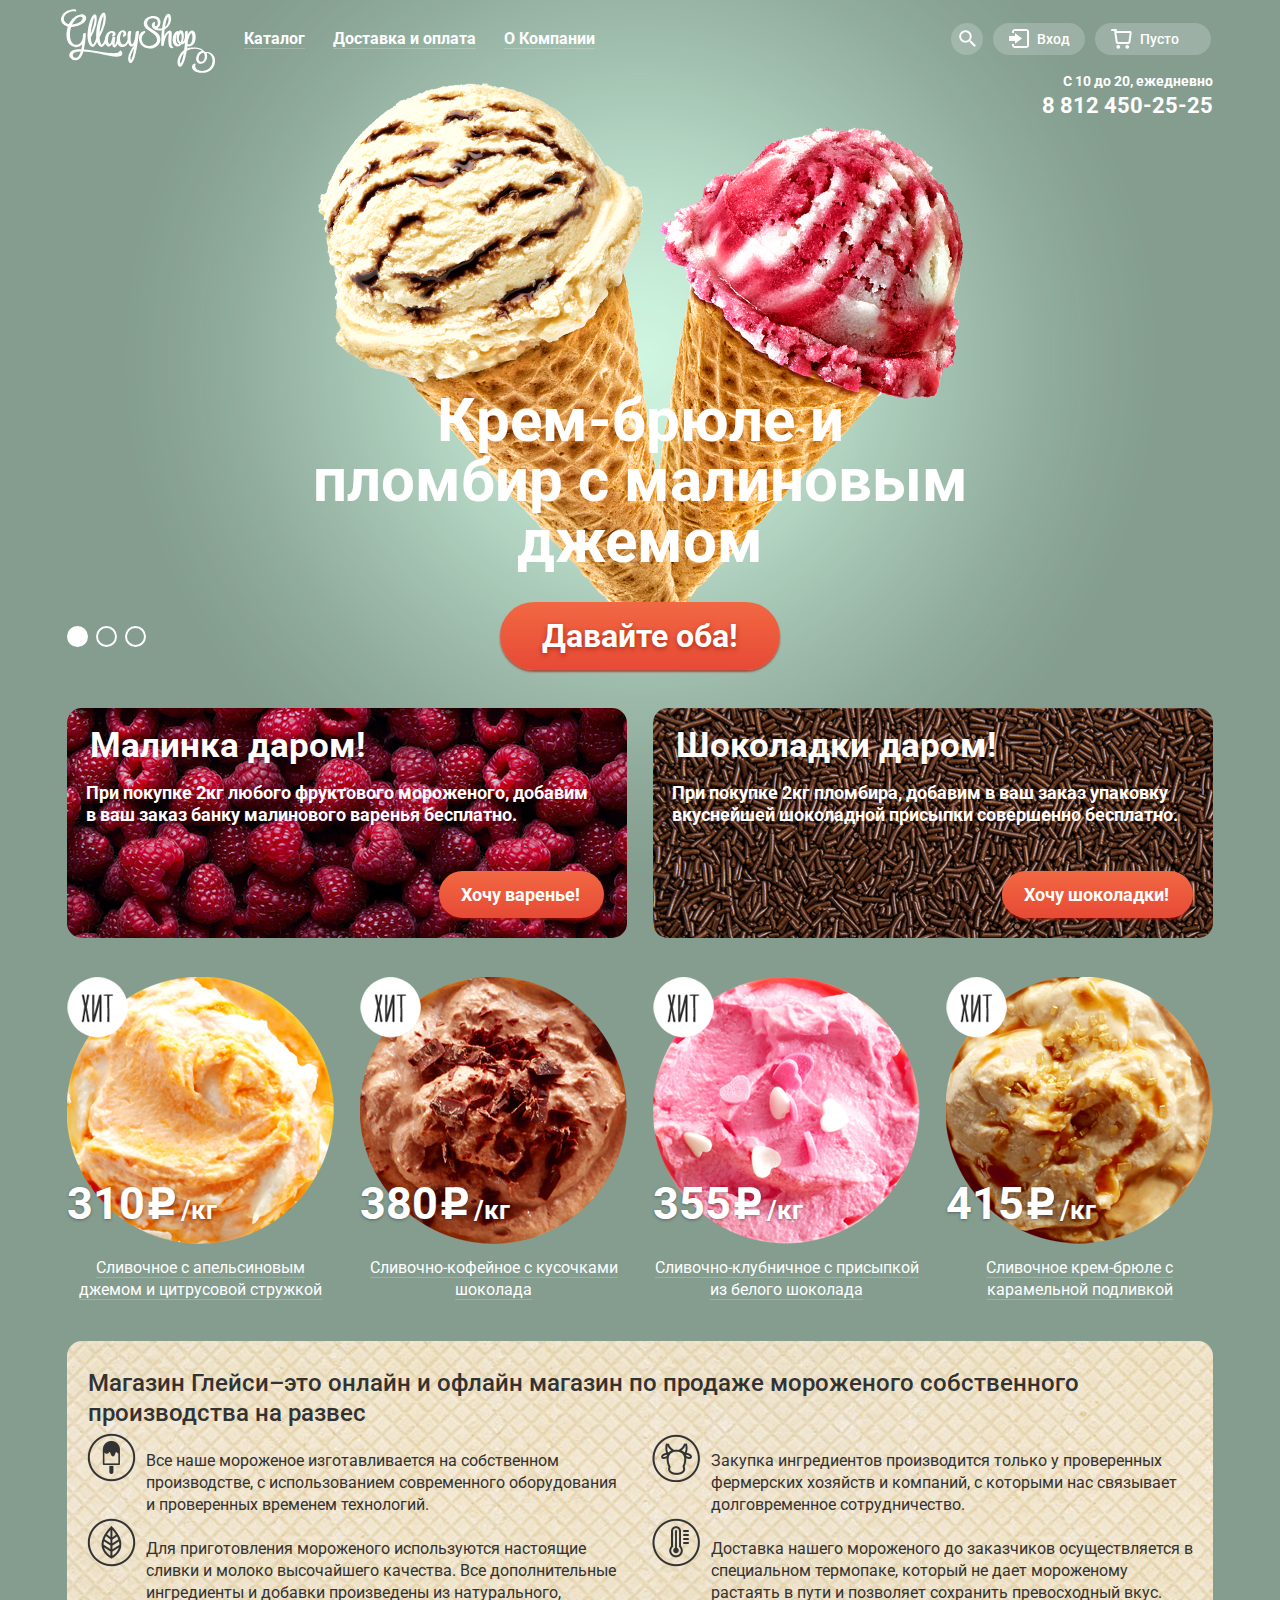
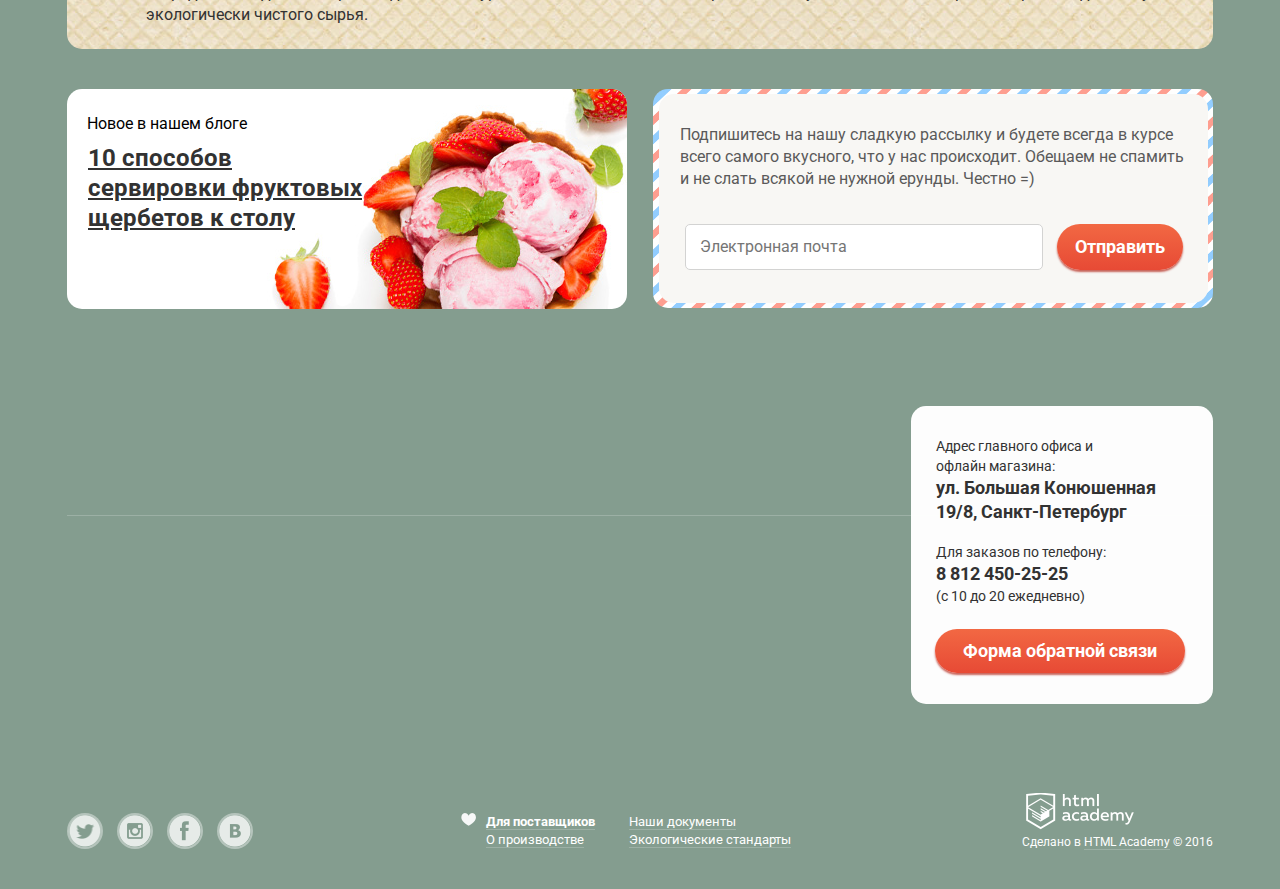
==== commit a69e7bb9: "исправил навигацию" ====
--- a/index.html
+++ b/index.html
@@ -19,8 +19,7 @@
 				<nav class="main-menu">
 					<ul class="top-menu">
 						<li class="top-menu-item">
-							<!--пробовал заново учиться комитить-->
-							<a href="#" class="menu-item">Катаараррараралог</a>
+							<a href="#" class="menu-item">Каталог</a>
 							<ul class="sub-menu">
 								<li>
 									<a href="#">Новинки</a>
@@ -188,7 +187,7 @@
 						<a href="#">О производстве</a>
 					</div>
 					<div class="about-production">
-						<a href="#">Наши документы</a> 
+						<a href="#">Наши документы</a>
 						<a href="#">Экологические стандарты</a>
 					</div>
 				</section>
@@ -209,4 +208,4 @@
 	</div>
 	<script src="js/script.min.js"></script>
 </body>
-</html>+</html>
